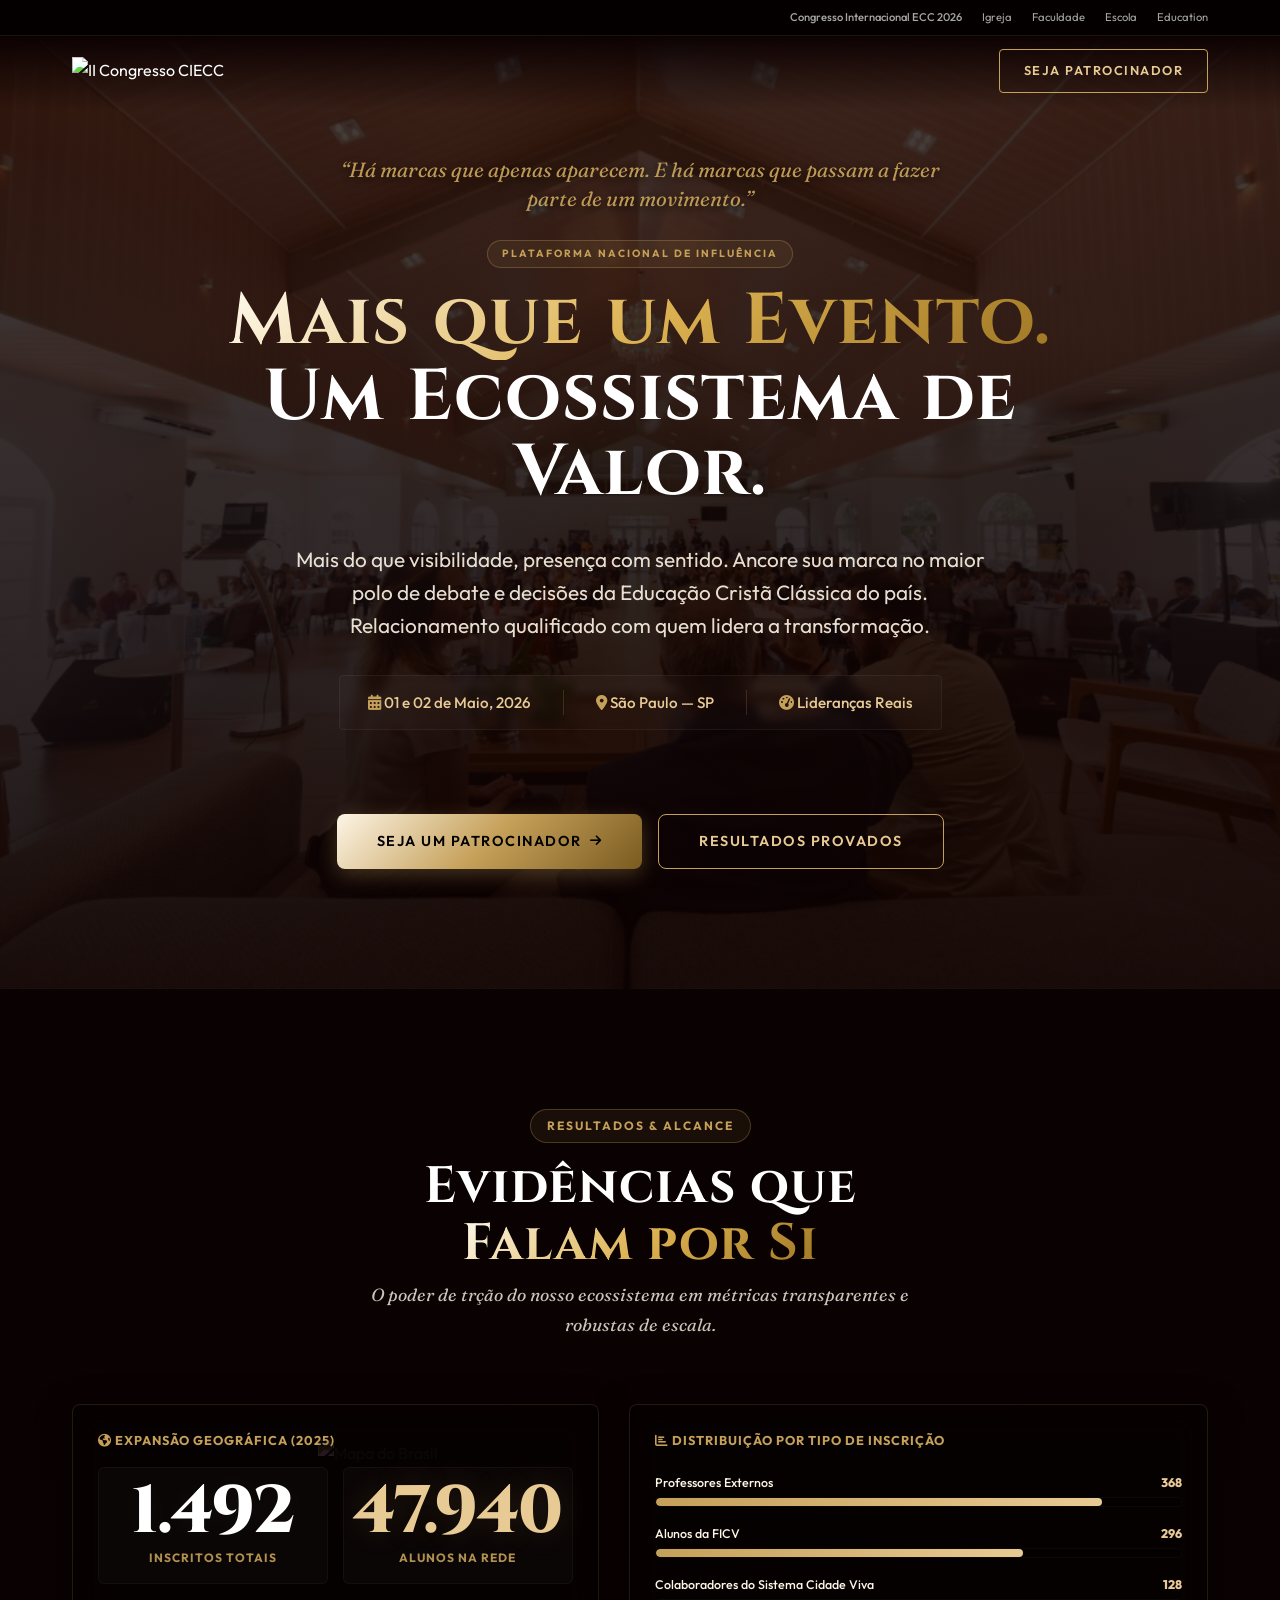
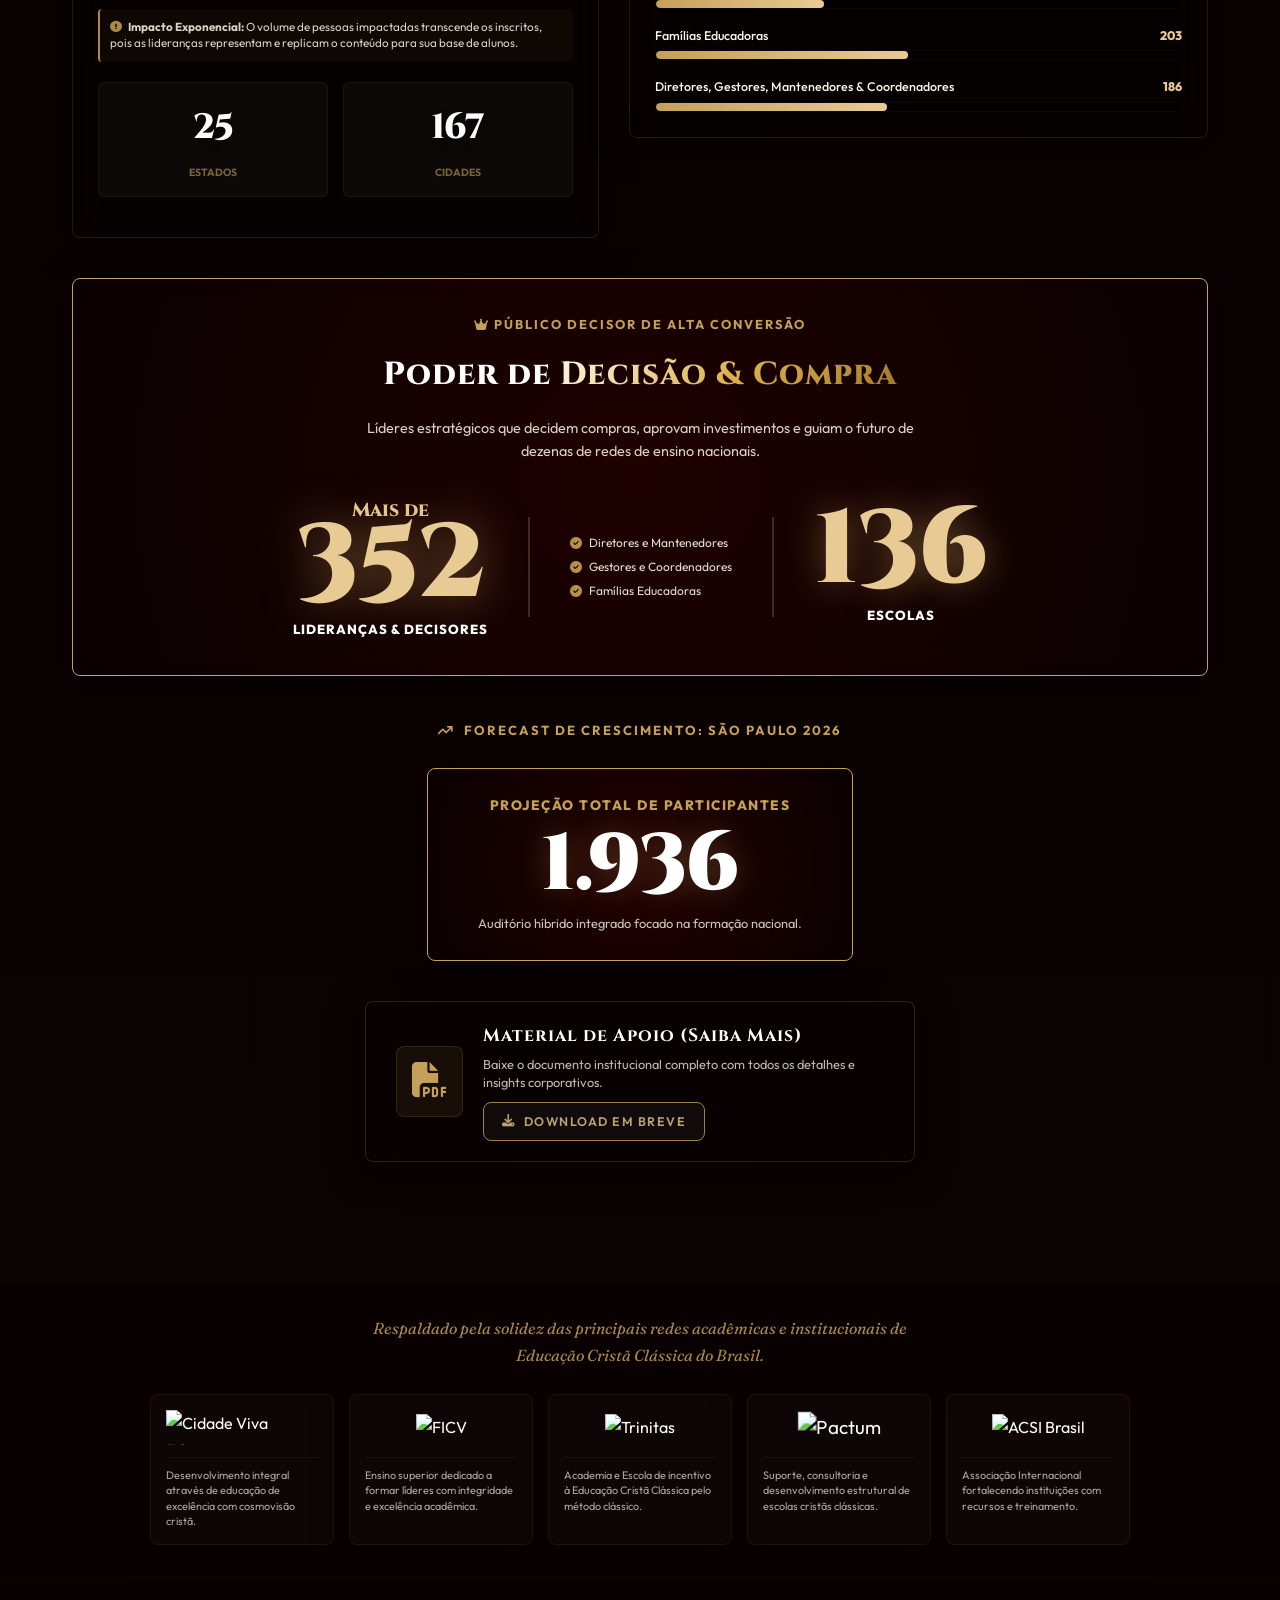
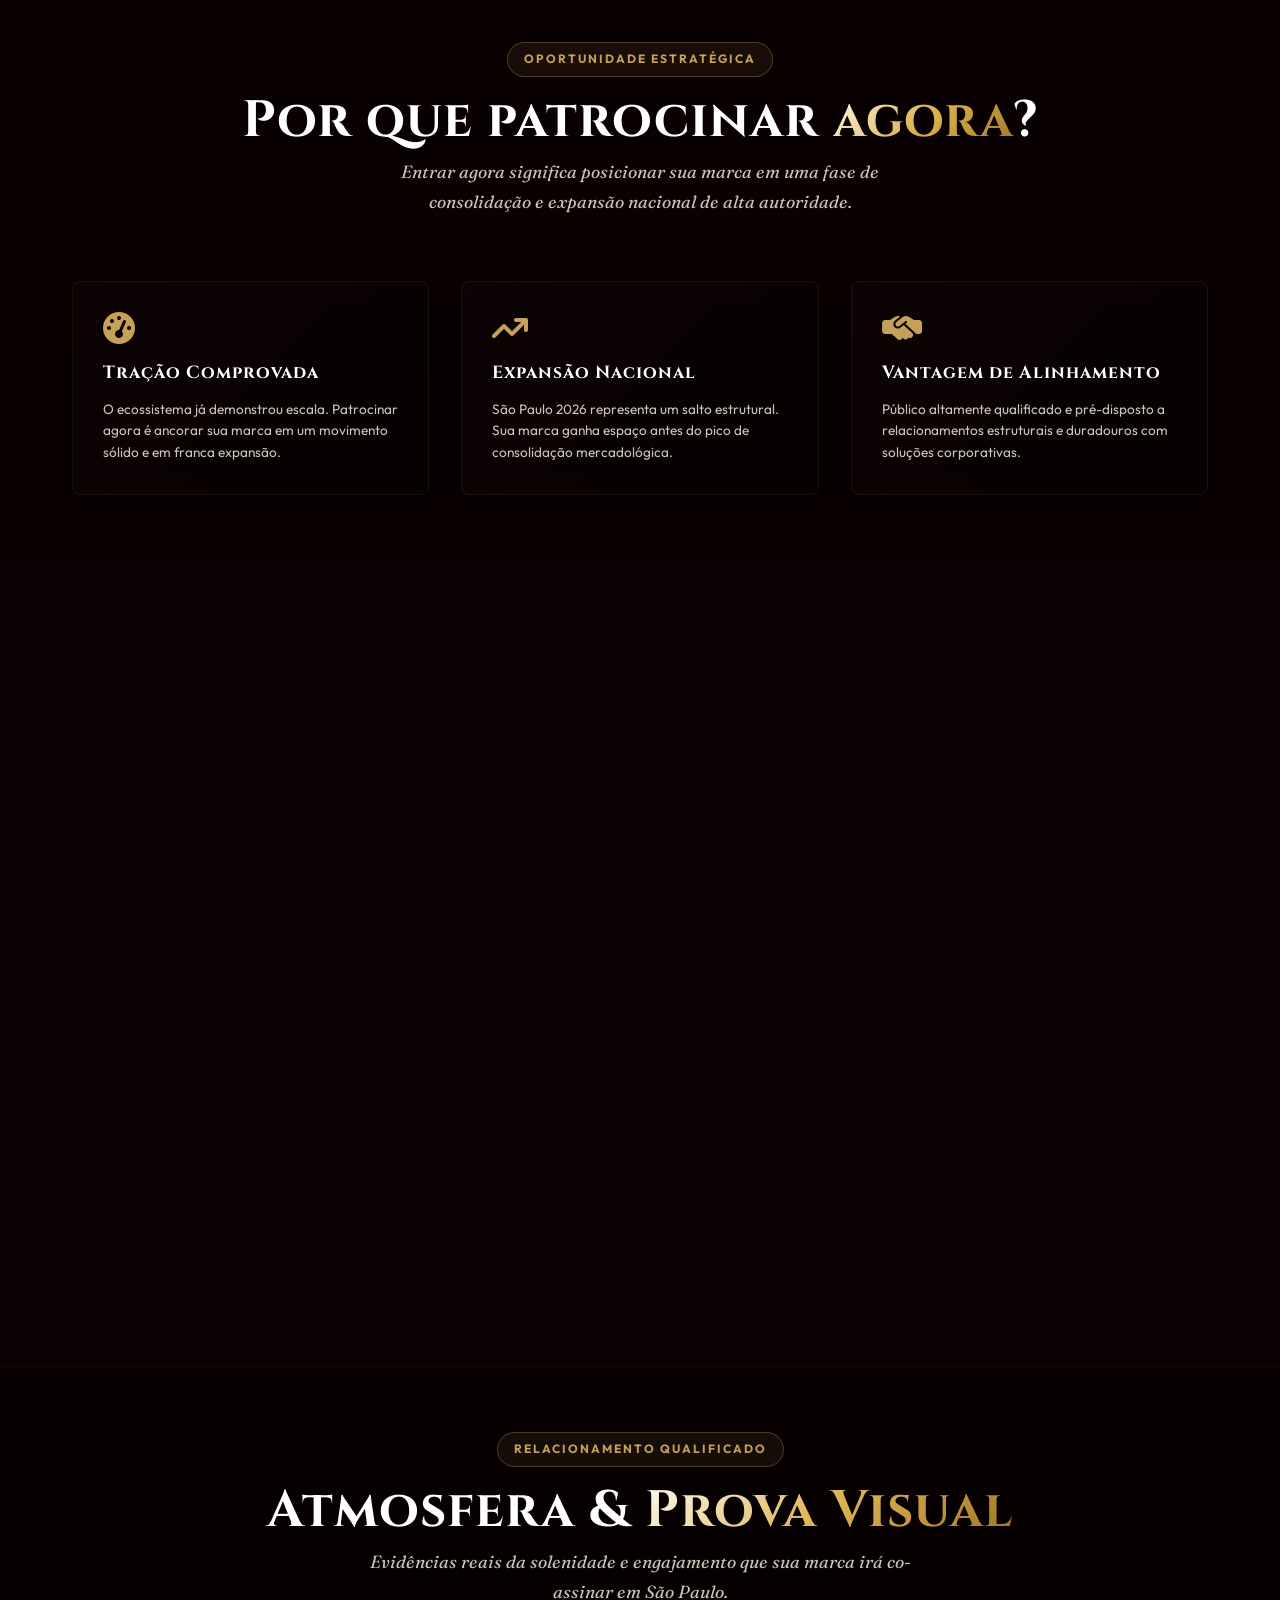
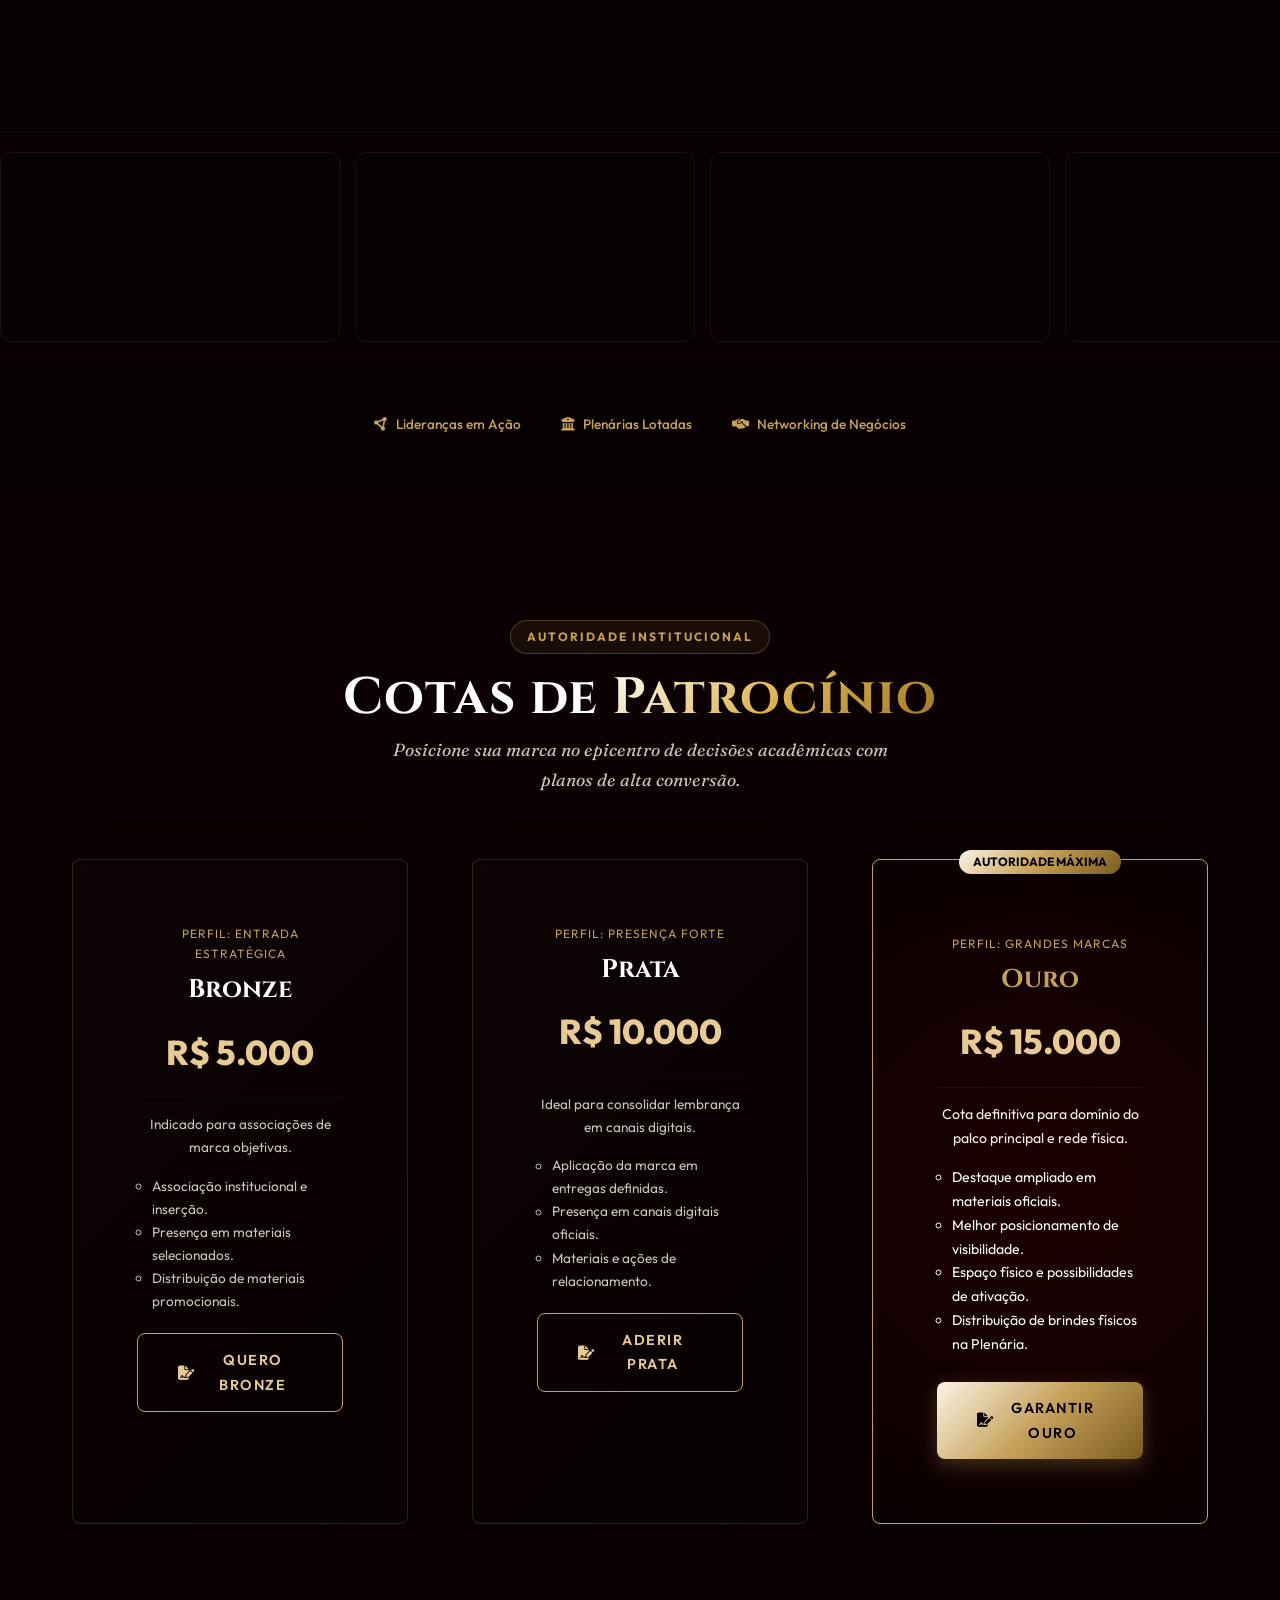
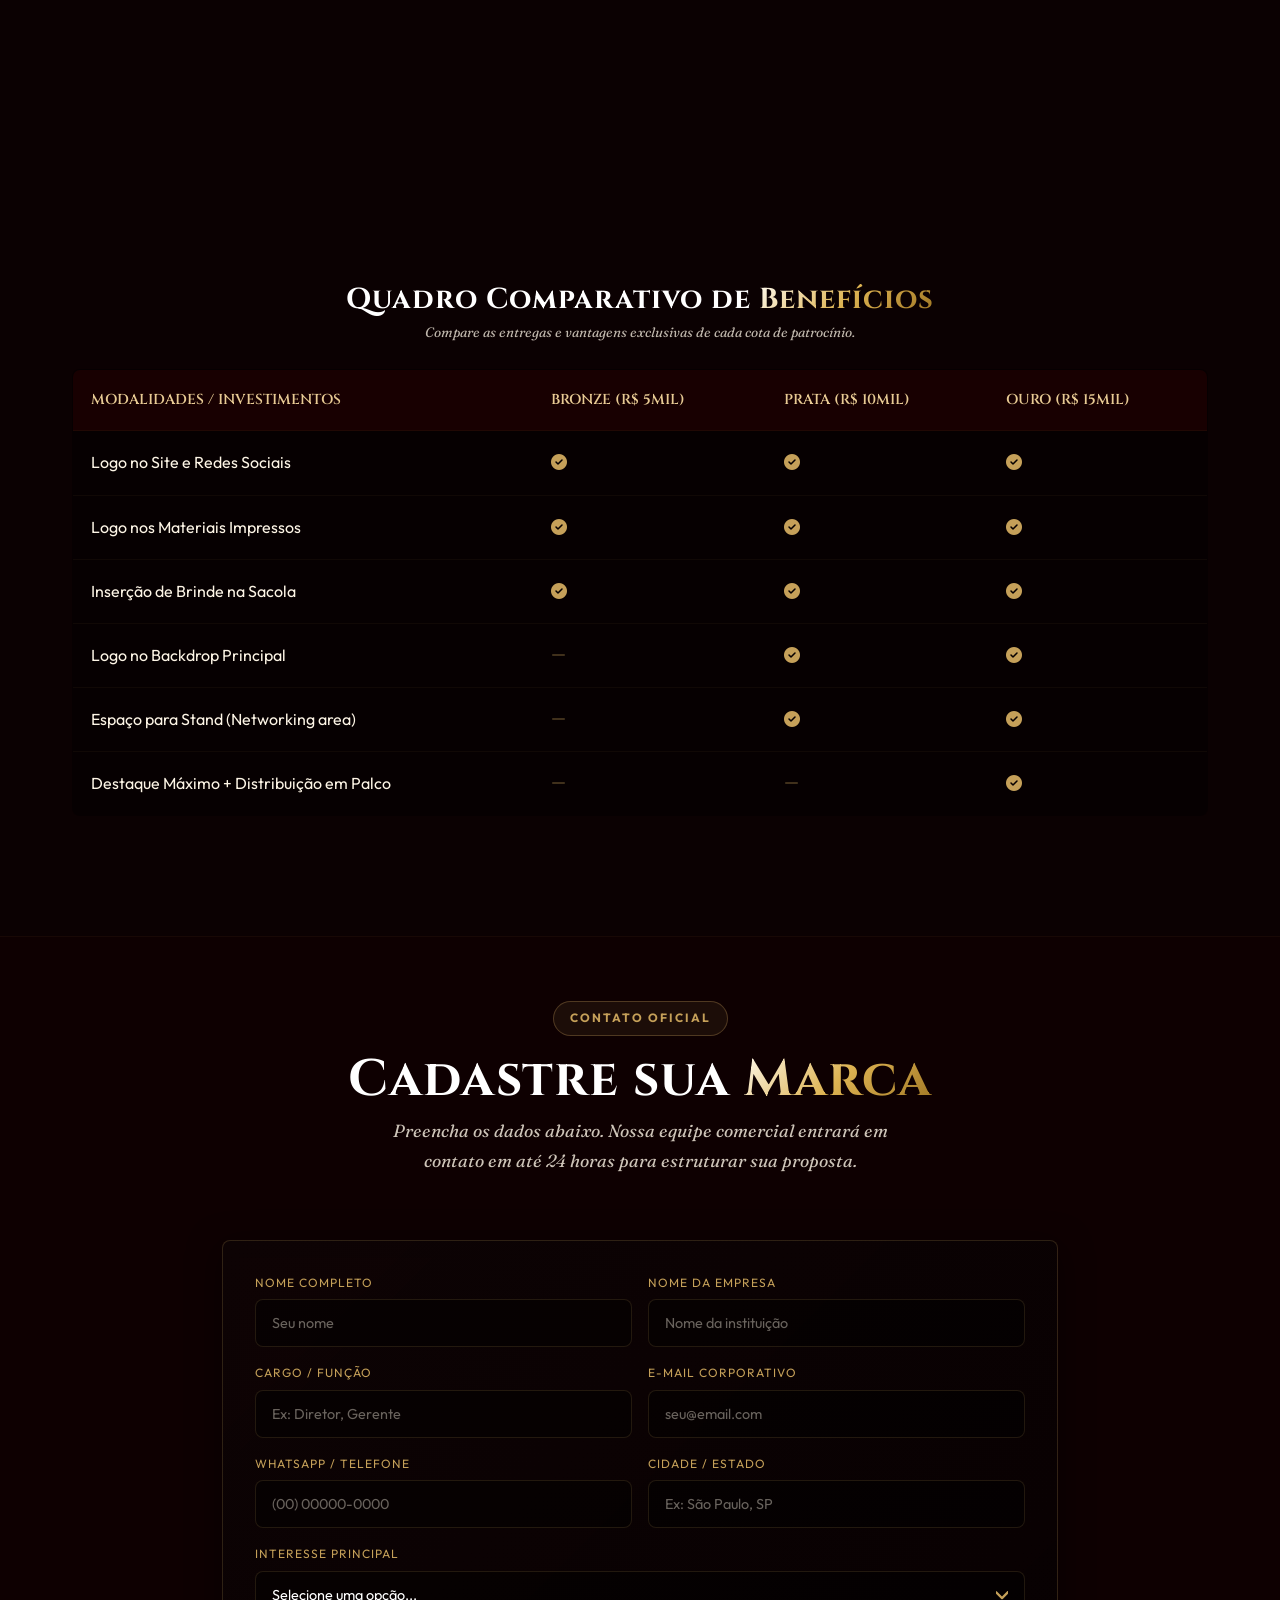
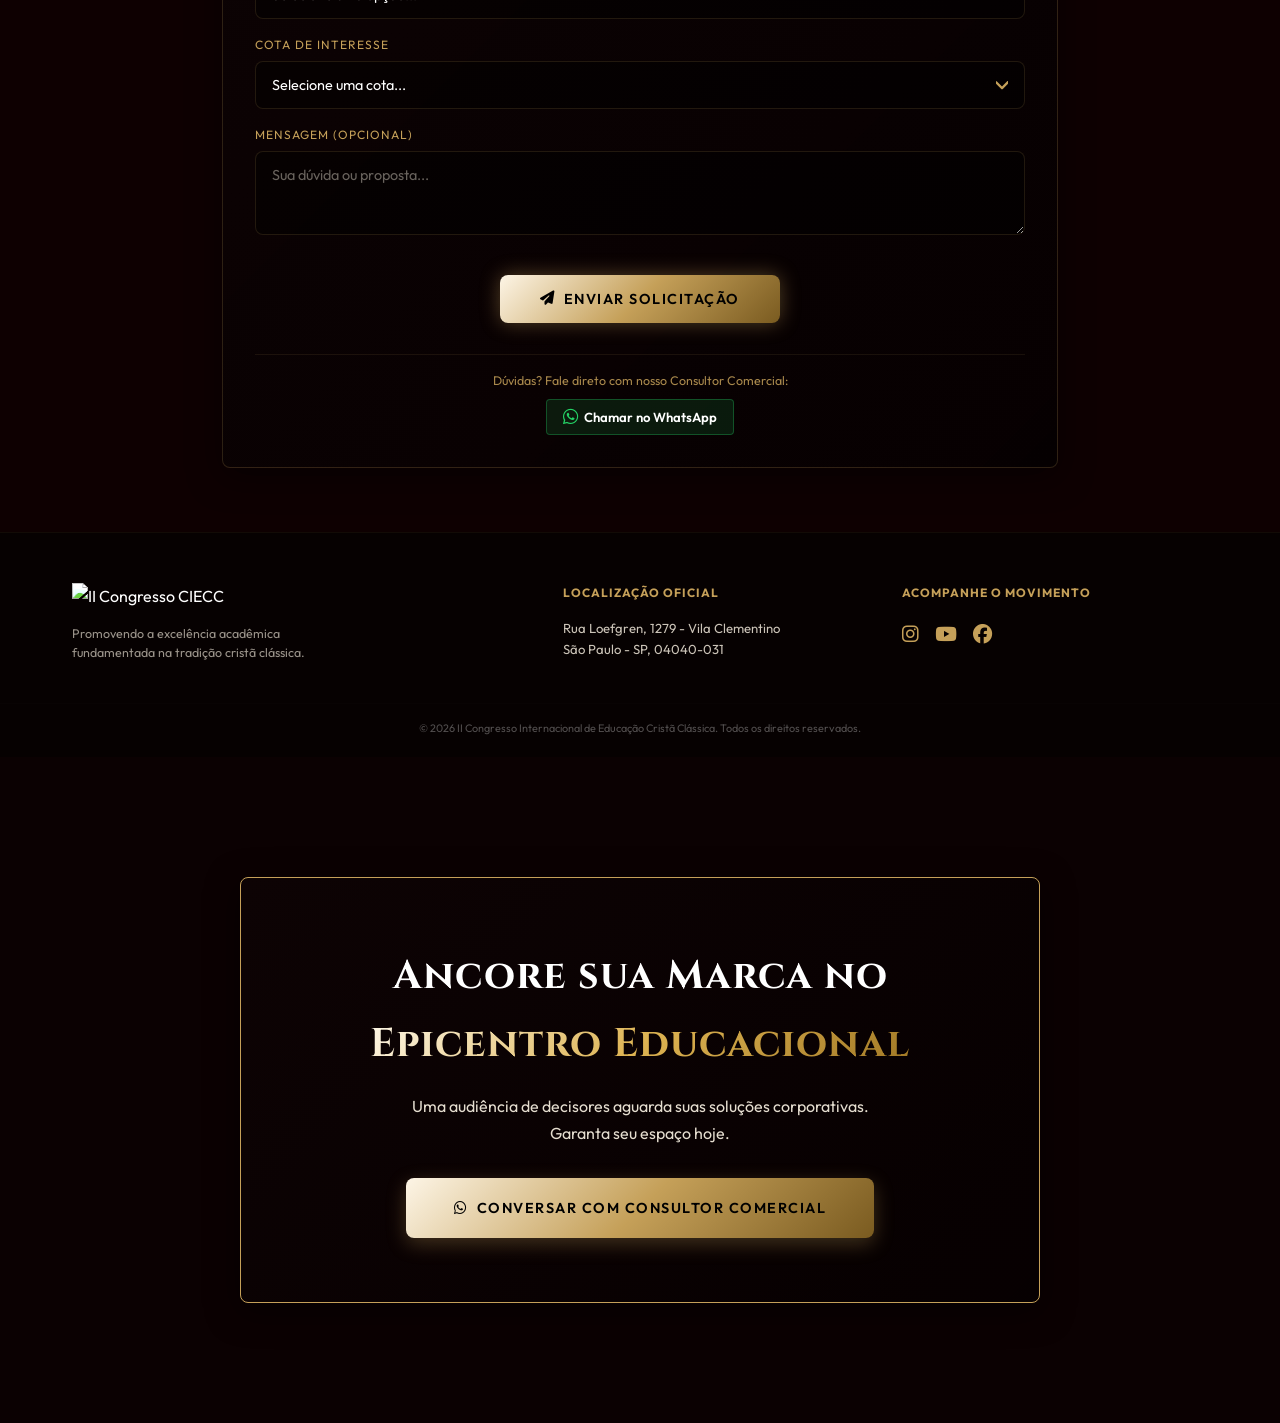
==== index.html @ 9a264de3 "Dashboard: Separa Alunos FICV e Colaboradores em duas barras" ====
<!DOCTYPE html>
<html lang="pt-BR">
<head>
    <meta charset="UTF-8">
    <meta name="viewport" content="width=device-width, initial-scale=1.0">
    <title>Sponsorship Mídia Kit | II Congresso Internacional de Educação Cristã Clássica</title>
    <!-- Google Fonts -->
    <link rel="preconnect" href="https://fonts.googleapis.com">
    <link rel="preconnect" href="https://fonts.gstatic.com" crossorigin>
    <link href="https://fonts.googleapis.com/css2?family=Cinzel:wght@400;700&family=Fraunces:opsz,wght@9..144,400;9..144,700&family=Outfit:wght@300;400;500;700;800&display=swap" rel="stylesheet">
    <!-- Font Awesome Icons -->
    <link rel="stylesheet" href="https://cdnjs.cloudflare.com/ajax/libs/font-awesome/6.4.0/css/all.min.css">
    <!-- Custom Style -->
    <link rel="stylesheet" href="css/style.css">
</head>
<body>
    <div class="bg-texture"></div>
    <!-- Top Utility Bar -->
    <div style="background: rgba(4, 1, 1, 0.95); padding: 8px 0; border-bottom: 1px solid rgba(197, 160, 89, 0.12); font-size: 0.7rem; position: relative; z-index: 1001;">
        <div class="container" style="display: flex; justify-content: flex-end; gap: 20px;">
            <a href="https://cursos.ficv.edu.br/ciecc/?utm_source=ig&utm_medium=social" target="_blank" style="color: rgba(255,255,255,0.65); text-decoration: none; font-weight:500;">Congresso Internacional ECC 2026</a>
            <a href="https://cidadeviva.org/" target="_blank" style="color: rgba(255,255,255,0.65); text-decoration: none;">Igreja</a>
            <a href="https://ficv.edu.br/" target="_blank" style="color: rgba(255,255,255,0.65); text-decoration: none;">Faculdade</a>
            <a href="https://escolacidadeviva.org/" target="_blank" style="color: rgba(255,255,255,0.65); text-decoration: none;">Escola</a>
            <a href="https://cidadeviva.education/" target="_blank" style="color: rgba(255,255,255,0.65); text-decoration: none;">Education</a>
        </div>
    </div>

    <!-- Header / Navbar -->
    <header style="top: 33px;">
        <div class="container nav-container">
            <div>
                <img src="https://cursos.ficv.edu.br/wp-content/uploads/2025/12/LOGO-II-CONGRESSO-ECC-BRANCO.webp" style="height: 42px; filter: brightness(1.2); width: auto; object-fit: contain;" alt="II Congresso CIECC">
            </div>
            <a href="#cotas" class="btn btn-secondary" style="padding: 10px 24px; font-size: 0.8rem; border-radius: 4px;">Seja Patrocinador</a>
        </div>
    </header>

    <!-- 1. HERO PRINCIPAL -->
    <section class="hero-section" style="background-image: linear-gradient(rgba(11, 1, 2, 0.75), rgba(11, 1, 2, 0.92)), url('imagens/hero-bg.jpg'); background-size: cover; background-position: center; background-attachment: fixed; padding-top: 120px;">
        <div class="container hero-content">
            <!-- Hook Hook Frase -->
            <p style="font-family: var(--font-serif); font-size: 1.28rem; font-style: italic; color: var(--gold-mid); margin-bottom: 25px; text-shadow: 0 2px 8px rgba(0,0,0,0.8); max-width: 600px; margin-left: auto; margin-right: auto; line-height: 1.4; opacity: 0.95;">
                “Há marcas que apenas aparecem. E há marcas que passam a fazer parte de um movimento.”
            </p>
            <span class="section-tag" style="font-size: 0.65rem; padding: 4px 14px;">Plataforma Nacional de Influência</span>
            <h1 class="hero-title">
                <span class="text-gradient">Mais que um Evento.</span><br>
                Um Ecossistema de Valor.
            </h1>
            <p class="hero-subtitle">
                Mais do que visibilidade, presença com sentido. Ancore sua marca no maior polo de debate e decisões da Educação Cristã Clássica do país. Relacionamento qualificado com quem lidera a transformação.
            </p>

            <div class="hero-meta">
                <span><i class="fa-solid fa-calendar-days" style="color:var(--gold-mid)"></i> 01 e 02 de Maio, 2026</span>
                <span style="border-left: 1px solid rgba(197, 160, 89, 0.2); padding-left: var(--gap-md);"><i class="fa-solid fa-location-dot" style="color:var(--gold-mid)"></i> São Paulo — SP</span>
                <span style="border-left: 1px solid rgba(197, 160, 89, 0.2); padding-left: var(--gap-md);"><i class="fa-solid fa-gauge-high" style="color:var(--gold-mid)"></i> Lideranças Reais</span>
            </div>

            <div class="hero-ctas" style="margin-top:20px;">
                <a href="#cotas" class="btn btn-primary">Seja um Patrocinador <i class="fa-solid fa-arrow-right" style="margin-left:8px; font-size:0.8rem;"></i></a>
                <a href="#dashboard" class="btn btn-secondary">Resultados Provados</a>
            </div>
        </div>
    </section>

    <!-- 2. DASHBOARD INSTITUCIONAL DE IMPACTO -->
    <section class="dashboard-section" id="dashboard" style="background-image: linear-gradient(rgba(11,2,2,0.92), rgba(11,2,2,0.98)); position:relative; overflow:hidden;">
        <div class="container">
            <div class="section-header">
                <span class="section-tag">Resultados & Alcance</span>
                <h2 class="section-title">Evidências que <span class="text-gradient">Falam por Si</span></h2>
                <p class="section-subtitle">O poder de trção do nosso ecossistema em métricas transparentes e robustas de escala.</p>
            </div>

            <!-- ROW 1: RESULTADOS 2025 (MAPA + AUDIENCIA) -->
            <div style="display: grid; grid-template-columns: 1fr 1.1fr; gap: 30px; margin-bottom: 40px; align-items: start;">
                
                <!-- Left: MAPA DO BRASIL E KPIS -->
                <div class="glass-card" style="padding:25px; border-color: rgba(197,160,89,0.15); position:relative; min-height:360px; background: rgba(0,0,0,0.35); overflow:hidden;">
                    <div style="font-size: 0.8rem; color: var(--gold-mid); text-transform: uppercase; font-weight: 700; margin-bottom: 15px; letter-spacing:1px;">
                        <i class="fa-solid fa-earth-americas"></i> Expansão Geográfica (2025)
                    </div>
                    
                    <!-- SVG Silhouette Map overlay -->
                    <div style="position:absolute; top:35px; right:-20px; opacity:0.18; width:300px; pointer-events:none;">
                        <img src="https://simplemaps.com/static/svg/br/br.svg?v=1" style="width:100%; filter: invert(0.9) sepia(0.3) brightness(1.1);" alt="Mapa do Brasil">
                    </div>

                    <div style="position:relative; z-index:2;">
                        <!-- GIANT NUMBERS -->
                        <div style="display: grid; grid-template-columns: 1fr 1fr; gap: 15px; margin-bottom: 25px; margin-top:15px; text-align: center;">
                            <div style="background: rgba(255,255,255,0.02); padding: 15px 5px; border-radius: 6px; border: 1px solid rgba(255,255,255,0.04);">
                                <div class="stat-number" data-target="1492" style="font-size: 4.2rem; font-weight: 800; color: #FFF; line-height: 0.85; font-family:var(--font-heading); text-shadow: 0 0 30px rgba(255,255,255,0.05);">0</div>
                                <div style="font-size: 0.75rem; color: var(--gold-mid); font-weight:700; text-transform:uppercase; letter-spacing:1px; opacity:0.9; margin-top:8px;">Inscritos Totais</div>
                            </div>
                            <div style="background: rgba(255,255,255,0.02); padding: 15px 5px; border-radius: 6px; border: 1px solid rgba(255,255,255,0.04);">
                                <div class="stat-number" data-target="51000" style="font-size: 4.2rem; font-weight: 800; color: var(--gold-light); line-height: 0.85; font-family:var(--font-heading); text-shadow: 0 0 30px rgba(197,160,89,0.15);">0</div>
                                <div style="font-size: 0.75rem; color: var(--gold-mid); font-weight:700; text-transform:uppercase; letter-spacing:1px; opacity:0.9; margin-top:8px;">Alunos na Rede</div>
                            </div>
                        </div>

                        <p style="font-size: 0.73rem; color: var(--gold-highlight); opacity: 0.85; line-height: 1.4; background: rgba(197,160,89,0.05); padding: 10px; border-radius: 4px; border-left: 2px solid var(--gold-mid); margin-bottom: 20px;">
                            <i class="fa-solid fa-circle-exclamation" style="margin-right:4px; color:var(--gold-mid);"></i> <strong>Impacto Exponencial:</strong> O volume de pessoas impactadas transcende os inscritos, pois as lideranças representam e replicam o conteúdo para sua base de alunos.
                        </p>

                        <!-- OUTROS KPIS 2025 -->
                        <div style="display: flex; gap: 15px; margin-bottom:15px;">
                            <div style="background: rgba(255,255,255,0.03); padding: 15px; border-radius: 6px; flex: 1; border: 1px solid rgba(197,160,89,0.08); text-align:center;">
                                <div class="stat-number" data-target="25" style="font-size: 2.2rem; font-weight: 800; color: #FFF; font-family:var(--font-heading);">0</div>
                                <div style="font-size: 0.65rem; opacity: 0.6; text-transform:uppercase; font-weight:700; color:var(--gold-mid); margin-top:3px;">Estados</div>
                            </div>
                            <div style="background: rgba(255,255,255,0.03); padding: 15px; border-radius: 6px; flex: 1; border: 1px solid rgba(197,160,89,0.08); text-align:center;">
                                <div class="stat-number" data-target="167" style="font-size: 2.2rem; font-weight: 800; color: #FFF; font-family:var(--font-heading);">0</div>
                                <div style="font-size: 0.65rem; opacity: 0.6; text-transform:uppercase; font-weight:700; color:var(--gold-mid); margin-top:3px;">Cidades</div>
                            </div>
                        </div>
                    </div>
                </div>

                <!-- Right: DISTRIBUIÇÃO DE AUDIÊNCIA (Movic Bars) -->
                <div class="glass-card" style="padding:25px; border-color: rgba(197,160,89,0.15); background: rgba(0,0,0,0.35);">
                    <div style="font-size: 0.8rem; color: var(--gold-mid); text-transform: uppercase; font-weight: 700; margin-bottom: 20px; letter-spacing:1px;">
                        <i class="fa-solid fa-chart-bar"></i> Distribuição por Tipo de Inscrição
                    </div>
                    
                    <div style="display: flex; flex-direction: column; gap: 16px;">
                        <!-- Professores -->
                        <div>
                            <div style="display:flex; justify-content:space-between; font-size: 0.78rem; margin-bottom:4px; font-weight:500;">
                                <span>Professores Externos</span> <span style="font-weight:800; color:var(--gold-light);">368</span>
                            </div>
                            <div style="height: 10px; background: rgba(0,0,0,0.3); border-radius: 5px; overflow:hidden; border:1px solid rgba(255,255,255,0.03);">
                                <div class="progress-bar-fill" style="width: 0%; height: 100%; background: linear-gradient(90deg, var(--gold-mid), var(--gold-light)); border-radius:5px; transition: width 1.2s cubic-bezier(0.1, 1, 0.1, 1);" data-width="85%"></div>
                            </div>
                        </div>
                        <!-- Alunos FICV -->
                        <div>
                            <div style="display:flex; justify-content:space-between; font-size: 0.78rem; margin-bottom:4px; font-weight:500;">
                                <span>Alunos da FICV</span> <span style="font-weight:800; color:var(--gold-light);">296</span>
                            </div>
                            <div style="height: 10px; background: rgba(0,0,0,0.3); border-radius: 5px; overflow:hidden; border:1px solid rgba(255,255,255,0.03);">
                                <div class="progress-bar-fill" style="width: 0%; height: 100%; background: linear-gradient(90deg, var(--gold-mid), var(--gold-light)); border-radius:5px; transition: width 1.2s cubic-bezier(0.1, 1, 0.1, 1);" data-width="70%"></div>
                            </div>
                        </div>
                        <!-- Colaboradores -->
                        <div>
                            <div style="display:flex; justify-content:space-between; font-size: 0.78rem; margin-bottom:4px; font-weight:500;">
                                <span>Colaboradores do Sistema Cidade Viva</span> <span style="font-weight:800; color:var(--gold-light);">128</span>
                            </div>
                            <div style="height: 10px; background: rgba(0,0,0,0.3); border-radius: 5px; overflow:hidden; border:1px solid rgba(255,255,255,0.03);">
                                <div class="progress-bar-fill" style="width: 0%; height: 100%; background: linear-gradient(90deg, var(--gold-mid), var(--gold-light)); border-radius:5px; transition: width 1.2s cubic-bezier(0.1, 1, 0.1, 1);" data-width="32%"></div>
                            </div>
                        </div>
                        <!-- Famílias -->
                        <div>
                            <div style="display:flex; justify-content:space-between; font-size: 0.78rem; margin-bottom:4px; font-weight:500;">
                                <span>Famílias Educadoras</span> <span style="font-weight:800; color:var(--gold-light);">203</span>
                            </div>
                            <div style="height: 10px; background: rgba(0,0,0,0.3); border-radius: 5px; overflow:hidden; border:1px solid rgba(255,255,255,0.03);">
                                <div class="progress-bar-fill" style="width: 0%; height: 100%; background: linear-gradient(90deg, var(--gold-mid), var(--gold-light)); border-radius:5px; transition: width 1.2s cubic-bezier(0.1, 1, 0.1, 1);" data-width="48%"></div>
                            </div>
                        </div>
                        <!-- Diretores/Lideranças -->
                        <div>
                            <div style="display:flex; justify-content:space-between; font-size: 0.78rem; margin-bottom:4px; font-weight:500;">
                                <span>Diretores, Gestores, Mantenedores & Coordenadores</span> <span style="font-weight:800; color:var(--gold-light);">186</span>
                            </div>
                            <div style="height: 10px; background: rgba(0,0,0,0.3); border-radius: 5px; overflow:hidden; border:1px solid rgba(255,255,255,0.03);">
                                <div class="progress-bar-fill" style="width: 0%; height: 100%; background: linear-gradient(90deg, var(--gold-mid), var(--gold-light)); border-radius:5px; transition: width 1.2s cubic-bezier(0.1, 1, 0.1, 1);" data-width="44%"></div>
                            </div>
                        </div>
                    </div>
                </div>
            </div>

            <!-- ROW 2: ENFASE EM DECISORES (PÚBLICO VALIOSO) -->
            <div class="glass-card" style="padding: 35px; border-color: var(--gold-mid); background: radial-gradient(circle at center, rgba(128,0,0,0.18), transparent); text-align: center; margin-bottom: 40px; border-width: 1.5px;">
                <div style="font-size: 0.8rem; color: var(--gold-mid); text-transform: uppercase; font-weight: 700; margin-bottom: 12px; letter-spacing: 2px;">
                    <i class="fa-solid fa-crown"></i> Público Decisor de Alta Conversão
                </div>
                <h3 style="font-size: 2rem; font-weight: 800; color: #FFF; margin-bottom: 15px; font-family:var(--font-heading);">
                    Poder de <span class="text-gradient">Decisão & Compra</span>
                </h3>
                <p style="font-size:0.9rem; color:var(--gold-highlight); opacity:0.85; max-width:600px; margin:0 auto 30px auto; line-height:1.6;">
                    Líderes estratégicos que decidem compras, aprovam investimentos e guiam o futuro de dezenas de redes de ensino nacionais.
                </p>

                <div style="display: flex; justify-content: center; gap: 40px; align-items: center;">
                    <div>
                        <div style="font-size: 1.2rem; font-weight: 800; color: var(--gold-light); margin-bottom:-5px; font-family:var(--font-heading);">Mais de</div>
                        <div class="stat-number" data-target="400" style="font-size: 6.5rem; font-weight: 900; color: var(--gold-light); text-shadow: 0 0 45px rgba(197,160,89,0.5); font-family:var(--font-heading); line-height: 0.85;">0</div>
                        <div style="font-size: 0.82rem; color: #FFF; font-weight: 800; text-transform: uppercase; letter-spacing:1px; margin-top:8px;">Lideranças & Decisores</div>
                    </div>
                    <div style="height: 100px; border-left: 2px solid rgba(197,160,89,0.25);"></div>
                    <div style="text-align:left; max-width: 250px;">
                        <ul style="font-size: 0.75rem; color: var(--gold-highlight); opacity: 0.9; list-style: none; padding: 0; display: flex; flex-direction: column; gap: 8px; line-height:1.3;">
                            <li><i class="fa-solid fa-circle-check" style="color: var(--gold-mid); margin-right: 4px; font-size:0.75rem;"></i> Diretores e Mantenedores</li>
                            <li><i class="fa-solid fa-circle-check" style="color: var(--gold-mid); margin-right: 4px; font-size:0.75rem;"></i> Gestores e Coordenadores</li>
                            <li><i class="fa-solid fa-circle-check" style="color: var(--gold-mid); margin-right: 4px; font-size:0.75rem;"></i> Famílias Educadoras</li>
                        </ul>
                    </div>
                    <div style="height: 100px; border-left: 2px solid rgba(197,160,89,0.25);"></div>
                    <div>
                        <div class="stat-number" data-target="136" style="font-size: 6.5rem; font-weight: 900; color: var(--gold-light); text-shadow: 0 0 35px rgba(197,160,89,0.45); font-family:var(--font-heading); line-height: 0.85;">0</div>
                        <div style="font-size: 0.82rem; color: #FFF; font-weight: 800; text-transform: uppercase; letter-spacing:1px; margin-top:8px;">Escolas</div>
                    </div>
                </div>
            </div>

            <!-- ROW 3: PROJEÇÃO 2026 -->
            <div>
                <div style="text-align: center; margin-bottom: 25px;">
                    <span style="font-size: 0.82rem; color: var(--gold-mid); text-transform: uppercase; letter-spacing: 2px; font-weight: 700;">
                        <i class="fa-solid fa-arrow-trend-up" style="margin-right:5px;"></i> Forecast de Crescimento: São Paulo 2026
                    </span>
                </div>
                <!-- REMOVIDOS PRESENCIAL E ONLINE -->
                <div style="display: flex; justify-content: center;">
                    <div class="glass-card" style="padding: 25px 50px; text-align: center; border-color: var(--gold-mid); background: radial-gradient(circle at center, rgba(128,0,0,0.22), transparent); border-width: 1.5px; max-width: 450px;">
                        <div style="font-size: 0.85rem; color: var(--gold-mid); text-transform: uppercase; font-weight: 800; letter-spacing: 1.5px; margin-bottom: 8px;">PROJEÇÃO TOTAL DE PARTICIPANTES</div>
                        <div class="stat-number" data-target="2200" style="font-size: 5rem; font-weight: 900; color: #FFF; font-family:var(--font-heading); text-shadow: 0 0 30px rgba(197,160,89,0.3); line-height: 1;">0</div>
                        <p style="font-size: 0.8rem; color: var(--gold-highlight); opacity: 0.8; margin-top: 8px;">Auditório híbrido integrado focado na formação nacional.</p>
                    </div>
                </div>
            </div>

            <!-- SAIBA MAIS: DOWNLOAD DOCUMENTO INSTITUCIONAL -->
            <div style="margin-top: 40px; text-align: center;">
                <div class="glass-card" style="display: inline-flex; align-items: center; gap: 20px; padding: 20px 30px; border-color: rgba(197,160,89,0.2); background: rgba(0,0,0,0.15); max-width: 550px; text-align: left;">
                    <div style="background: rgba(197,160,89,0.08); padding: 15px; border-radius: 8px; border: 1px solid rgba(197,160,89,0.15);">
                        <i class="fa-solid fa-file-pdf" style="font-size: 2.2rem; color: var(--gold-mid);"></i>
                    </div>
                    <div>
                        <h4 style="font-size: 1.1rem; color: #FFF; font-family: var(--font-heading); margin-bottom: 4px;">Material de Apoio (Saiba Mais)</h4>
                        <p style="font-size: 0.8rem; color: var(--gold-highlight); opacity: 0.75; line-height: 1.4; margin-bottom: 10px;">Baixe o documento institucional completo com todos os detalhes e insights corporativos.</p>
                        <a href="#" class="btn btn-secondary" style="padding: 8px 18px; font-size: 0.78rem; display: inline-flex; align-items: center; gap: 8px; background: rgba(255,255,255,0.05); cursor: not-allowed; opacity: 0.8;">
                            <i class="fa-solid fa-download"></i> Download em Breve
                        </a>
                    </div>
                </div>
            </div>

        </div>
    </section>

        </div>
    </section>

    <!-- 3. AUTORIDADE -->
    <section class="authority-section" style="padding: var(--gap-md) 0; background: rgba(0,0,0,0.1); border-top: 1px solid rgba(197,160,89,0.03); border-bottom: 1px solid rgba(197,160,89,0.03);">
        <div class="container" style="text-align: center;">
            <p style="font-family: var(--font-serif); font-style: italic; color: var(--gold-mid); font-size: 1rem; margin-bottom: 25px; max-width: 600px; margin-inline: auto; opacity:0.85;">Respaldado pela solidez das principais redes acadêmicas e institucionais de Educação Cristã Clássica do Brasil.</p>
            
            <!-- Grid de Redes e Instituições de Apoio -->
            <div style="display: grid; grid-template-columns: repeat(auto-fit, minmax(170px, 1fr)); gap: 15px; max-width: 980px; margin: 0 auto; text-align: left;">
                
                <!-- Card 1 -->
                <div class="glass-card" style="padding: 15px; background: rgba(255,255,255,0.02); border-color: rgba(197,160,89,0.08);">
                    <div style="height: 35px; display: flex; align-items: center; justify-content: center; margin-bottom: 12px;">
                        <img src="https://cursos.ficv.edu.br/ciecc/assets/img/partners/cidade-viva-education.png" style="max-height: 100%; max-width: 100%; object-fit: contain; filter: brightness(1.15);" alt="Cidade Viva Education">
                    </div>
                    <div style="border-top: 1px solid rgba(255,255,255,0.05); padding-top: 10px;">
                        <p style="font-size: 0.68rem; color: #FFF; opacity: 0.65; line-height: 1.4; margin: 0; min-height: 48px;">Desenvolvimento integral através de educação de excelência com cosmovisão cristã.</p>
                    </div>
                </div>

                <!-- Card 2 -->
                <div class="glass-card" style="padding: 15px; background: rgba(255,255,255,0.02); border-color: rgba(197,160,89,0.08);">
                    <div style="height: 35px; display: flex; align-items: center; justify-content: center; margin-bottom: 12px;">
                        <img src="https://cursos.ficv.edu.br/ciecc/assets/img/partners/ficv.png" style="max-height: 100%; max-width: 100%; object-fit: contain; filter: brightness(1.15);" alt="FICV">
                    </div>
                    <div style="border-top: 1px solid rgba(255,255,255,0.05); padding-top: 10px;">
                        <p style="font-size: 0.68rem; color: #FFF; opacity: 0.65; line-height: 1.4; margin: 0; min-height: 48px;">Ensino superior dedicado a formar líderes com integridade e excelência acadêmica.</p>
                    </div>
                </div>

                <!-- Card 3 -->
                <div class="glass-card" style="padding: 15px; background: rgba(255,255,255,0.02); border-color: rgba(197,160,89,0.08);">
                    <div style="height: 35px; display: flex; align-items: center; justify-content: center; margin-bottom: 12px;">
                        <img src="https://cursos.ficv.edu.br/ciecc/assets/img/partners/trinitas.png" style="max-height: 100%; max-width: 100%; object-fit: contain; filter: brightness(1.15);" alt="Trinitas">
                    </div>
                    <div style="border-top: 1px solid rgba(255,255,255,0.05); padding-top: 10px;">
                        <p style="font-size: 0.68rem; color: #FFF; opacity: 0.65; line-height: 1.4; margin: 0; min-height: 48px;">Academia e Escola de incentivo à Educação Cristã Clássica pelo método clássico.</p>
                    </div>
                </div>

                 <!-- Card 4 -->
                <div class="glass-card" style="padding: 15px; background: rgba(255,255,255,0.02); border-color: rgba(197,160,89,0.08);">
                    <div style="height: 35px; display: flex; align-items: center; justify-content: center; margin-bottom: 12px;">
                        <img src="https://cursos.ficv.edu.br/ciecc/assets/img/partners/pactum.png" style="max-height: 100%; max-width: 100%; object-fit: contain; filter: brightness(1.15); transform: scale(1.18);" alt="Pactum">
                    </div>
                    <div style="border-top: 1px solid rgba(255,255,255,0.05); padding-top: 10px;">
                        <p style="font-size: 0.68rem; color: #FFF; opacity: 0.65; line-height: 1.4; margin: 0; min-height: 48px;">Suporte, consultoria e desenvolvimento estrutural de escolas cristãs clássicas.</p>
                    </div>
                </div>

                <!-- Card 5 -->
                <div class="glass-card" style="padding: 15px; background: rgba(255,255,255,0.02); border-color: rgba(197,160,89,0.08);">
                    <div style="height: 35px; display: flex; align-items: center; justify-content: center; margin-bottom: 12px;">
                        <img src="https://cursos.ficv.edu.br/ciecc/assets/img/partners/acsi-branco.png" style="max-height: 100%; max-width: 100%; object-fit: contain; filter: brightness(1.15);" alt="ACSI Brasil">
                    </div>
                    <div style="border-top: 1px solid rgba(255,255,255,0.05); padding-top: 10px;">
                        <p style="font-size: 0.68rem; color: #FFF; opacity: 0.65; line-height: 1.4; margin: 0; min-height: 48px;">Associação Internacional fortalecendo instituições com recursos e treinamento.</p>
                    </div>
                </div>

            </div>
        </div>
    </section>

    <!-- 2.5 POR QUE PATROCINAR AGORA -->
    <section class="strategy-section" style="padding: var(--gap-lg) 0; background: rgba(0,0,0,0.15);">
        <div class="container">
            <div class="section-header">
                <span class="section-tag">Oportunidade Estratégica</span>
                <h2 class="section-title">Por que patrocinar <span class="text-gradient">agora</span>?</h2>
                <p class="section-subtitle">Entrar agora significa posicionar sua marca em uma fase de consolidação e expansão nacional de alta autoridade.</p>
            </div>

            <div style="display: grid; grid-template-columns: repeat(auto-fit, minmax(250px, 1fr)); gap: var(--gap-md); margin-top: 40px;">
                <!-- Card 1 -->
                <div class="glass-card" style="padding: 30px; border-color: rgba(197,160,89,0.1);">
                    <i class="fa-solid fa-gauge-high" style="font-size: 2rem; color: var(--gold-mid); margin-bottom: 15px; display:block;"></i>
                    <h4 style="font-size: 1.1rem; color: #FFF; margin-bottom: 10px; font-family: var(--font-heading);">Tração Comprovada</h4>
                    <p style="font-size: 0.85rem; color: var(--gold-highlight); opacity: 0.8; line-height: 1.6;">O ecossistema já demonstrou escala. Patrocinar agora é ancorar sua marca em um movimento sólido e em franca expansão.</p>
                </div>

                <!-- Card 2 -->
                <div class="glass-card" style="padding: 30px; border-color: rgba(197,160,89,0.1);">
                    <i class="fa-solid fa-arrow-trend-up" style="font-size: 2rem; color: var(--gold-mid); margin-bottom: 15px; display:block;"></i>
                    <h4 style="font-size: 1.1rem; color: #FFF; margin-bottom: 10px; font-family: var(--font-heading);">Expansão Nacional</h4>
                    <p style="font-size: 0.85rem; color: var(--gold-highlight); opacity: 0.8; line-height: 1.6;">São Paulo 2026 representa um salto estrutural. Sua marca ganha espaço antes do pico de consolidação mercadológica.</p>
                </div>

                <!-- Card 3 -->
                <div class="glass-card" style="padding: 30px; border-color: rgba(197,160,89,0.1);">
                    <i class="fa-solid fa-handshake-simple" style="font-size: 2rem; color: var(--gold-mid); margin-bottom: 15px; display:block;"></i>
                    <h4 style="font-size: 1.1rem; color: #FFF; margin-bottom: 10px; font-family: var(--font-heading);">Vantagem de Alinhamento</h4>
                    <p style="font-size: 0.85rem; color: var(--gold-highlight); opacity: 0.8; line-height: 1.6;">Público altamente qualificado e pré-disposto a relacionamentos estruturais e duradouros com soluções corporativas.</p>
                </div>
            </div>
        </div>
    </section>

    <!-- 7. BENEFÍCIOS DO PATROCÍNIO -->
    <section class="benefits-section" style="padding: var(--gap-lg) 0; background: rgba(0,0,0,0.1);">
        <div class="container">
            <div class="section-header">
                <span class="section-tag">Retorno e Valor</span>
                <h2 class="section-title">O que sua marca <span class="text-gradient">ganha</span> ao estar aqui?</h2>
                <p class="section-subtitle">Gere valor posicional relevante para sua marca com benefícios voltados à reputação e comércio de alta patente.</p>
            </div>

            <div style="display: grid; grid-template-columns: repeat(auto-fit, minmax(230px, 1fr)); gap: var(--gap-sm); margin-top: 40px;">
                <!-- Card 1 -->
                <div class="glass-card" style="padding: 22px; border-color: rgba(197,160,89,0.08);">
                    <i class="fa-solid fa-medal" style="font-size: 1.4rem; color: var(--gold-mid); margin-bottom: 12px; display:block;"></i>
                    <h4 style="font-size: 0.95rem; color: #FFF; margin-bottom: 6px; font-family: var(--font-heading); letter-spacing:0.5px;">Autoridade Institucional</h4>
                    <p style="font-size: 0.78rem; color: var(--gold-highlight); opacity: 0.65; line-height: 1.5;">Co-assinatura de prestígio ao lado dos principais nomes do ensino cristão no país.</p>
                </div>

                <!-- Card 2 -->
                <div class="glass-card" style="padding: 22px; border-color: rgba(197,160,89,0.08);">
                    <i class="fa-solid fa-users-viewfinder" style="font-size: 1.4rem; color: var(--gold-mid); margin-bottom: 12px; display:block;"></i>
                    <h4 style="font-size: 0.95rem; color: #FFF; margin-bottom: 6px; font-family: var(--font-heading); letter-spacing:0.5px;">Relacionamento Estratégico</h4>
                    <p style="font-size: 0.78rem; color: var(--gold-highlight); opacity: 0.65; line-height: 1.5;">Acesso e networking diretos com decisores e mantenedores escolares.</p>
                </div>

                <!-- Card 3 -->
                <div class="glass-card" style="padding: 22px; border-color: rgba(197,160,89,0.08);">
                    <i class="fa-solid fa-eye" style="font-size: 1.4rem; color: var(--gold-mid); margin-bottom: 12px; display:block;"></i>
                    <h4 style="font-size: 0.95rem; color: #FFF; margin-bottom: 6px; font-family: var(--font-heading); letter-spacing:0.5px;">Visibilidade Qualificada</h4>
                    <p style="font-size: 0.78rem; color: var(--gold-highlight); opacity: 0.65; line-height: 1.5;">Exposição altamente dirigida para um nicho de líderes educacionais engajados.</p>
                </div>

                <!-- Card 4 -->
                <div class="glass-card" style="padding: 22px; border-color: rgba(197,160,89,0.08);">
                    <i class="fa-solid fa-comments-dollar" style="font-size: 1.4rem; color: var(--gold-mid); margin-bottom: 12px; display:block;"></i>
                    <h4 style="font-size: 0.95rem; color: #FFF; margin-bottom: 6px; font-family: var(--font-heading); letter-spacing:0.5px;">Abertura Comercial</h4>
                    <p style="font-size: 0.78rem; color: var(--gold-highlight); opacity: 0.65; line-height: 1.5;">Canais diretos de captação de parcerias de longo prazo para as redes de ensino.</p>
                </div>

                <!-- Card 5 -->
                <div class="glass-card" style="padding: 22px; border-color: rgba(197,160,89,0.08);">
                    <i class="fa-solid fa-lightbulb" style="font-size: 1.4rem; color: var(--gold-mid); margin-bottom: 12px; display:block;"></i>
                    <h4 style="font-size: 0.95rem; color: #FFF; margin-bottom: 6px; font-family: var(--font-heading); letter-spacing:0.5px;">Experiência de Marca</h4>
                    <p style="font-size: 0.78rem; color: var(--gold-highlight); opacity: 0.65; line-height: 1.5;">Ativações físicas e dinâmicas que geram lembrança positiva com profundidade.</p>
                </div>

                <!-- Card 6 -->
                <div class="glass-card" style="padding: 22px; border-color: rgba(197,160,89,0.08);">
                    <i class="fa-solid fa-shield-halved" style="font-size: 1.4rem; color: var(--gold-mid); margin-bottom: 12px; display:block;"></i>
                    <h4 style="font-size: 0.95rem; color: #FFF; margin-bottom: 6px; font-family: var(--font-heading); letter-spacing:0.5px;">Ecossistema de Confiança</h4>
                    <p style="font-size: 0.78rem; color: var(--gold-highlight); opacity: 0.65; line-height: 1.5;">Associação ao maior polo de debate e seriedade acadêmica clássica do país.</p>
                </div>

                <!-- Card 7 -->
                <div class="glass-card" style="padding: 22px; border-color: rgba(197,160,89,0.08);">
                    <i class="fa-solid fa-earth-americas" style="font-size: 1.4rem; color: var(--gold-mid); margin-bottom: 12px; display:block;"></i>
                    <h4 style="font-size: 0.95rem; color: #FFF; margin-bottom: 6px; font-family: var(--font-heading); letter-spacing:0.5px;">Presença Nacional</h4>
                    <p style="font-size: 0.78rem; color: var(--gold-highlight); opacity: 0.65; line-height: 1.5;">Projeção da marca além das barreiras locais com forte tração digital.</p>
                </div>

                <!-- Card 8 -->
                <div class="glass-card" style="padding: 22px; border-color: rgba(197,160,89,0.08);">
                    <i class="fa-solid fa-award" style="font-size: 1.4rem; color: var(--gold-mid); margin-bottom: 12px; display:block;"></i>
                    <h4 style="font-size: 0.95rem; color: #FFF; margin-bottom: 6px; font-family: var(--font-heading); letter-spacing:0.5px;">Geração de Lembrança</h4>
                    <p style="font-size: 0.78rem; color: var(--gold-highlight); opacity: 0.65; line-height: 1.5;">Inserção gradual da marca no cotidiano acadêmico dos congressistas.</p>
                </div>
            </div>
        </div>
    </section>

    <!-- 11. GALERIA & PROVA VISUAL EM CARROSSEL INFINITO -->
    <section class="gallery-section" style="padding: var(--gap-lg) 0; background: rgba(0,0,0,0.3); border-top: 1px solid rgba(197,160,89,0.05);">
        <div class="container_fluid">
            <div class="section-header">
                <span class="section-tag">Relacionamento Qualificado</span>
                <h2 class="section-title">Atmosfera & <span class="text-gradient">Prova Visual</span></h2>
                <p class="section-subtitle">Evidências reais da solenidade e engajamento que sua marca irá co-assinar em São Paulo.</p>
            </div>

            <!-- Carrosséis Automáticos Contínuos Separados por Aspect Ratio -->
            <div style="display: flex; flex-direction: column; gap: 15px; overflow: hidden; padding: 20px 0;">
                <!-- Trilha 1: Paisagens -->
                <div class="infinite-carousel" style="overflow:hidden;">
                    <div id="carousel-landscape" class="infinite-track land">
                        <!-- Dinâmico JS -->
                    </div>
                </div>

            </div>

            <div style="display: flex; justify-content: center; gap: 40px; font-size: 0.85rem; color: var(--gold-mid); text-align: center; margin-top: 30px; font-weight: 500;">
                <div><i class="fa-solid fa-circle-nodes" style="margin-right:5px;"></i> Lideranças em Ação</div>
                <div><i class="fa-solid fa-building-columns" style="margin-right:5px;"></i> Plenárias Lotadas</div>
                <div><i class="fa-solid fa-handshake-simple" style="margin-right:5px;"></i> Networking de Negócios</div>
            </div>
        </div>
    </section>

    <!-- 8. COTAS COMERCIAIS REFINADAS -->
    <section class="cotas-section" id="cotas">
        <div class="container">
            <div class="section-header">
                <span class="section-tag">Autoridade Institucional</span>
                <h2 class="section-title">Cotas de <span class="text-gradient">Patrocínio</span></h2>
                <p class="section-subtitle">Posicione sua marca no epicentro de decisões acadêmicas com planos de alta conversão.</p>
            </div>

            <div class="cotas-grid">
                <!-- Cota Bronze -->
                <div class="cota-card glass-card">
                    <div style="font-size:0.75rem; color:var(--gold-mid); text-transform:uppercase; letter-spacing:1px; margin-bottom:4px;">Perfil: Entrada Estratégica</div>
                    <div class="cota-name">Bronze</div>
                    <div class="cota-value" style="white-space: nowrap !important;">R$ 5.000</div>
                    <hr style="border:0; border-top:1px solid rgba(197,160,89,0.05); margin:15px 0;">
                    <p style="font-size:0.85rem; color:var(--gold-highlight); opacity:0.8; margin-bottom:15px;">Indicado para associações de marca objetivas.</p>
                    <ul style="text-align:left; font-size:0.85rem; opacity:0.8; list-style:circle; padding-left:15px; margin-bottom:20px;">
                        <li>Associação institucional e inserção.</li>
                        <li>Presença em materiais selecionados.</li>
                        <li>Distribuição de materiais promocionais.</li>
                    </ul>
                    <a href="#contato" class="btn btn-secondary" style="width:100%;"><i class="fa-solid fa-file-signature" style="margin-right:8px;"></i> Quero Bronze</a>
                </div>

                <!-- Cota Prata -->
                <div class="cota-card glass-card">
                    <div style="font-size:0.75rem; color:var(--gold-mid); text-transform:uppercase; letter-spacing:1px; margin-bottom:4px;">Perfil: Presença Forte</div>
                    <div class="cota-name">Prata</div>
                    <div class="cota-value" style="white-space: nowrap !important;">R$ 10.000</div>
                    <hr style="border:0; border-top:1px solid rgba(197,160,89,0.05); margin:15px 0;">
                    <p style="font-size:0.85rem; color:var(--gold-highlight); opacity:0.8; margin-bottom:15px;">Ideal para consolidar lembrança em canais digitais.</p>
                    <ul style="text-align:left; font-size:0.85rem; opacity:0.8; list-style:circle; padding-left:15px; margin-bottom:20px;">
                        <li>Aplicação da marca em entregas definidas.</li>
                        <li>Presença em canais digitais oficiais.</li>
                        <li>Materiais e ações de relacionamento.</li>
                    </ul>
                    <a href="#contato" class="btn btn-secondary" style="width:100%;"><i class="fa-solid fa-file-signature" style="margin-right:8px;"></i> Aderir Prata</a>
                </div>

                <!-- Cota Ouro -->
                <div class="cota-card glass-card gold-border" style="background-image: radial-gradient(circle at center, rgba(128,0,0,0.15), transparent);">
                    <div style="position:absolute; top:-10px; left:50%; transform:translateX(-50%); background:var(--grad-gold); color:#000; padding:2px 14px; font-size:0.75rem; font-weight:700; border-radius:12px;">AUTORIDADE MÁXIMA</div>
                    <div style="font-size:0.75rem; color:var(--gold-mid); text-transform:uppercase; letter-spacing:1px; margin-bottom:4px; margin-top:10px;">Perfil: Grandes Marcas</div>
                    <div class="cota-name" style="color:var(--gold-mid)">Ouro</div>
                    <div class="cota-value" style="white-space: nowrap !important;">R$ 15.000</div>
                    <hr style="border:0; border-top:1px solid rgba(197,160,89,0.1); margin:15px 0;">
                    <p style="font-size:0.88rem; color:var(--gold-highlight); margin-bottom:15px;">Cota definitiva para domínio do palco principal e rede física.</p>
                    <ul style="text-align:left; font-size:0.88rem; list-style:circle; padding-left:15px; margin-bottom:25px; color:#FFF;">
                        <li>Destaque ampliado em materiais oficiais.</li>
                        <li>Melhor posicionamento de visibilidade.</li>
                        <li>Espaço físico e possibilidades de ativação.</li>
                        <li>Distribuição de brindes físicos na Plenária.</li>
                    </ul>
                    <a href="#contato" class="btn btn-primary" style="width:100%;"><i class="fa-solid fa-file-signature" style="margin-right:8px;"></i> Garantir Ouro</a>
                </div>
            </div>
        </div>
    </section>

    <!-- 10. QUADRO COMPARATIVO -->
    <section class="comparativo-section" id="comparativo">
        <div class="container">
            <div class="section-header" style="text-align: center; margin-bottom: 25px;">
                <h3 class="section-title" style="font-size: 1.8rem; margin-bottom: 5px;">Quadro Comparativo de <span class="text-gradient">Benefícios</span></h3>
                <p class="section-subtitle" style="font-size: 0.85rem; max-width: 500px; margin: 0 auto; opacity: 0.75;">Compare as entregas e vantagens exclusivas de cada cota de patrocínio.</p>
            </div>
            <div style="overflow-x:auto;">
                <table>
                    <thead>
                        <tr>
                            <th>Modalidades / Investimentos</th>
                            <th>Bronze (R$ 5mil)</th>
                            <th>Prata (R$ 10mil)</th>
                            <th>Ouro (R$ 15mil)</th>
                        </tr>
                    </thead>
                    <tbody>
                        <!-- Linhas Detalhadas -->
                        <tr><td>Logo no Site e Redes Sociais</td><td><i class="fa-solid fa-circle-check" style="color:var(--gold-mid)"></i></td><td><i class="fa-solid fa-circle-check" style="color:var(--gold-mid)"></i></td><td><i class="fa-solid fa-circle-check" style="color:var(--gold-mid)"></i></td></tr>
                        <tr><td>Logo nos Materiais Impressos</td><td><i class="fa-solid fa-circle-check" style="color:var(--gold-mid)"></i></td><td><i class="fa-solid fa-circle-check" style="color:var(--gold-mid)"></i></td><td><i class="fa-solid fa-circle-check" style="color:var(--gold-mid)"></i></td></tr>
                        <tr><td>Inserção de Brinde na Sacola</td><td><i class="fa-solid fa-circle-check" style="color:var(--gold-mid)"></i></td><td><i class="fa-solid fa-circle-check" style="color:var(--gold-mid)"></i></td><td><i class="fa-solid fa-circle-check" style="color:var(--gold-mid)"></i></td></tr>
                        <tr><td>Logo no Backdrop Principal</td><td><i class="fa-solid fa-minus" style="opacity:0.3"></i></td><td><i class="fa-solid fa-circle-check" style="color:var(--gold-mid)"></i></td><td><i class="fa-solid fa-circle-check" style="color:var(--gold-mid)"></i></td></tr>
                        <tr><td>Espaço para Stand (Networking area)</td><td><i class="fa-solid fa-minus" style="opacity:0.3"></i></td><td><i class="fa-solid fa-circle-check" style="color:var(--gold-mid)"></i></td><td><i class="fa-solid fa-circle-check" style="color:var(--gold-mid)"></i></td></tr>
                        <tr><td>Destaque Máximo + Distribuição em Palco</td><td><i class="fa-solid fa-minus" style="opacity:0.3"></i></td><td><i class="fa-solid fa-minus" style="opacity:0.3"></i></td><td><i class="fa-solid fa-circle-check" style="color:var(--gold-mid)"></i></td></tr>
                    </tbody>
                </table>
            </div>
        </div>
    </section>



    <!-- 11.5 FORMULÁRIO DE CAPTAÇÃO COMERCIAL -->
    <section class="form-captacao-section" id="contato" style="padding: var(--gap-lg) 0; background: rgba(128, 0, 0, 0.03); border-top: 1px solid rgba(197, 160, 89, 0.05);">
        <div class="container" style="max-width: 900px;">
            <div class="section-header">
                <span class="section-tag">Contato Oficial</span>
                <h2 class="section-title">Cadastre sua <span class="text-gradient">Marca</span></h2>
                <p class="section-subtitle">Preencha os dados abaixo. Nossa equipe comercial entrará em contato em até 24 horas para estruturar sua proposta.</p>
            </div>

            <div class="glass-card" style="padding: var(--gap-md); border-color: rgba(197, 160, 89, 0.2);">
                <form action="#" method="POST" style="display: grid; grid-template-columns: 1fr 1fr; gap: var(--gap-sm);">
                    <div>
                        <label class="form-label">Nome Completo</label>
                        <input type="text" class="form-input" placeholder="Seu nome" required>
                    </div>
                    <div>
                        <label class="form-label">Nome da Empresa</label>
                        <input type="text" class="form-input" placeholder="Nome da instituição" required>
                    </div>
                    <div>
                        <label class="form-label">Cargo / Função</label>
                        <input type="text" class="form-input" placeholder="Ex: Diretor, Gerente" required>
                    </div>
                    <div>
                        <label class="form-label">E-mail Corporativo</label>
                        <input type="email" class="form-input" placeholder="seu@email.com" required>
                    </div>
                    <div>
                        <label class="form-label">WhatsApp / Telefone</label>
                        <input type="text" class="form-input" placeholder="(00) 00000-0000" required>
                    </div>
                    <div>
                        <label class="form-label">Cidade / Estado</label>
                        <input type="text" class="form-input" placeholder="Ex: São Paulo, SP" required>
                    </div>
                    <div style="grid-column: span 2;">
                        <label class="form-label">Interesse Principal</label>
                        <select class="form-input" required>
                            <option value="">Selecione uma opção...</option>
                            <option value="proposta">Quero receber proposta comercial</option>
                            <option value="cotas">Quero conhecer as cotas</option>
                            <option value="ativar">Quero ativar minha marca no evento</option>
                            <option value="parceria">Tenho interesse em parceria por serviços</option>
                        </select>
                    </div>
                    <div style="grid-column: span 2;">
                        <label class="form-label">Cota de Interesse</label>
                        <select class="form-input" required>
                            <option value="">Selecione uma cota...</option>
                            <option value="ouro">Cota Ouro</option>
                            <option value="prata">Cota Prata</option>
                            <option value="bronze">Cota Bronze</option>
                            <option value="servicos">Parceria por Serviços</option>
                            <option value="analise">Ainda quero entender melhor</option>
                        </select>
                    </div>
                    <div style="grid-column: span 2;">
                        <label class="form-label">Mensagem (Opcional)</label>
                        <textarea class="form-input" rows="3" placeholder="Sua dúvida ou proposta..."></textarea>
                    </div>

                    <div style="grid-column: span 2; text-align: center; margin-top: 15px;">
                        <button type="submit" class="btn btn-primary" style="padding: 15px 40px; box-shadow: 0 0 20px rgba(197, 160, 89, 0.4);"><i class="fa-solid fa-paper-plane" style="margin-right: 8px;"></i> Enviar Solicitação</button>
                    </div>

                    <div style="grid-column: span 2; text-align: center; margin-top: 15px; border-top: 1px solid rgba(197,160,89,0.1); padding-top: 15px;">
                        <p style="font-size: 0.78rem; color: var(--gold-mid); margin-bottom: 8px; opacity: 0.85;">Dúvidas? Fale direto com nosso Consultor Comercial:</p>
                        <a href="https://wa.me/5583981957737?text=Olá!%20Já%20conheço%20o%20Mídia%20Kit%20e%20gostaria%20de%20falar%20com%20o%20comercial." target="_blank" style="font-size: 0.82rem; color: #FFF; text-decoration: none; font-weight: 600; display: inline-flex; align-items: center; gap: 6px; background: rgba(37, 211, 102, 0.12); padding: 6px 16px; border-radius: 4px; border: 1px solid rgba(37, 211, 102, 0.3); transition: all 0.2s ease;" onmouseover="this.style.background='rgba(37, 211, 102, 0.2)'" onmouseout="this.style.background='rgba(37, 211, 102, 0.12)'">
                            <i class="fa-brands fa-whatsapp" style="color: #25D366; font-size: 1.1rem;"></i> Chamar no WhatsApp
                        </a>
                    </div>
                </form>
            </div>
        </div>
    </section>

    <!-- 13. FOOTER EXECUTIVO -->
    <footer style="background: #060101; padding: 50px 0 20px 0; border-top: 1px solid rgba(197,160,89,0.06); text-align: left; position: relative; z-index: 2;">
        <div class="container" style="display: grid; grid-template-columns: 1.5fr 1fr 1fr; gap: var(--gap-md); align-items: start;">
            <div>
                <img src="https://cursos.ficv.edu.br/wp-content/uploads/2025/12/LOGO-II-CONGRESSO-ECC-BRANCO.webp" alt="II Congresso CIECC" style="max-height: 55px; width: auto; object-fit: contain; margin-bottom: 15px; display: block; filter: brightness(1.2);">
                <p style="font-size: 0.78rem; color: var(--gold-highlight); opacity: 0.6; max-width: 280px; line-height: 1.5;">Promovendo a excelência acadêmica fundamentada na tradição cristã clássica.</p>
            </div>
            <div>
                <div style="font-size: 0.75rem; font-weight: 700; color: var(--gold-mid); text-transform: uppercase; margin-bottom: 15px; letter-spacing: 1px;">Localização Oficial</div>
                <p style="font-size: 0.82rem; color: var(--gold-highlight); opacity: 0.8; line-height: 1.6;">Rua Loefgren, 1279 - Vila Clementino<br>São Paulo - SP, 04040-031</p>
            </div>
            <div>
                <div style="font-size: 0.75rem; font-weight: 700; color: var(--gold-mid); text-transform: uppercase; margin-bottom: 15px; letter-spacing: 1px;">Acompanhe o Movimento</div>
                <div style="display: flex; gap: 16px; font-size: 1.2rem;">
                    <a href="#" style="color: var(--gold-mid); transition: 0.3s;" onmouseover="this.style.color='#FFF'" onmouseout="this.style.color='var(--gold-mid)'"><i class="fa-brands fa-instagram"></i></a>
                    <a href="#" style="color: var(--gold-mid); transition: 0.3s;" onmouseover="this.style.color='#FFF'" onmouseout="this.style.color='var(--gold-mid)'"><i class="fa-brands fa-youtube"></i></a>
                    <a href="#" style="color: var(--gold-mid); transition: 0.3s;" onmouseover="this.style.color='#FFF'" onmouseout="this.style.color='var(--gold-mid)'"><i class="fa-brands fa-facebook"></i></a>
                </div>
            </div>
        </div>
        <div style="text-align: center; margin-top: 40px; border-top: 1px solid rgba(255,255,255,0.03); padding-top: 15px; font-size: 0.68rem; opacity: 0.3; color: #FFF;">
            &copy; 2026 II Congresso Internacional de Educação Cristã Clássica. Todos os direitos reservados.
        </div>
    </footer>
    <section class="cta-final-section">
        <div class="container">
            <div class="glass-card" style="padding: var(--gap-lg); text-align: center; max-width: 800px; margin: 0 auto; border-color: var(--gold-mid);">
                <h2 style="font-size: 2.5rem; margin-bottom: 15px;">Ancore sua Marca no <span class="text-gradient">Epicentro Educacional</span></h2>
                <p style="color: var(--gold-highlight); opacity: 0.9; margin-bottom: 30px; max-width: 500px; margin: 0 auto 30px;">Uma audiência de decisores aguarda suas soluções corporativas. Garanta seu espaço hoje.</p>
                <a href="https://wa.me/5583981957737?text=Olá!%20Gostaria%20de%20conversar%20com%20um%20consultor%20sobre%20as%20Cotas%20de%20Patrocínio%20do%20CIECC%202026" target="_blank" class="btn btn-primary" style="padding: 18px 48px;"><i class="fa-brands fa-whatsapp" style="margin-right:8px;"></i> Conversar com Consultor Comercial</a>
            </div>
        </div>
    </section>

    <script src="js/main.js"></script>
</body>
</html>
---- css/style.css ----
:root {
  /* Cores Oficiais (Inspiradas no Repositório/App) */
  --bg-deep: #0B0102; /* Praticamente preto, com fundo bordô */
  --bg-card: rgba(128, 0, 0, 0.15); /* Bordô Crimson translúcido */
  --bg-glass: rgba(11, 1, 2, 0.85); /* Fundo vidro escuro */
  
  --gold-highlight: #FDF5E6; /* Creme / Pergaminho */
  --gold-light: #E8CA94; /* Dourado suave */
  --gold-mid: #C5A059; /* Dourado Ocre Oficial */
  --gold-dark: #7A5B20; /* Dourado Sombrio */
  --crimson-base: #800000; /* Bordô Oficial */

  /* Gradientes de Alta Costura */
  --grad-gold: linear-gradient(135deg, var(--gold-highlight), var(--gold-mid), var(--gold-dark));
  --grad-gold-text: linear-gradient(135deg, #FFFAEE 0%, #DDB352 50%, #9F7623 100%);
  --grad-wine: radial-gradient(circle at 50% -10%, rgba(128, 0, 0, 0.35) 0%, var(--bg-deep) 70%);
  --grad-overlay: linear-gradient(to bottom, rgba(11, 1, 2, 0), var(--bg-deep));

  /* Tipografia Clássica e Acadêmica */
  --font-heading: 'Cinzel', serif; /* Solene, imperial, acadêmico */
  --font-serif: 'Fraunces', serif; /* Auxiliar elegante */
  --font-body: 'Outfit', sans-serif; /* Moderno, limpo e legível */

  /* Estética & Sombras */
  --border-radius-sm: 4px; /* Cantos mais retos, mais clássicos */
  --border-radius-md: 8px;
  --border-radius-lg: 16px;
  --border-radius-gold: 1px solid rgba(197, 160, 89, 0.2);
  
  --blur-glass: 16px;
  
  --shadow-sm: 0 4px 12px rgba(0, 0, 0, 0.5);
  --shadow-md: 0 16px 48px rgba(0, 0, 0, 0.7);
  --shadow-gold: 0 0 50px rgba(197, 160, 89, 0.05);

  /* Espaçamento */
  --gap-xs: 8px;
  --gap-sm: 16px;
  --gap-md: 32px;
  --gap-lg: 64px;
  --gap-xl: 120px;

  /* Transição */
  --transition-smooth: all 0.5s cubic-bezier(0.25, 1, 0.5, 1);
}

/* Reset */
*, *::before, *::after {
  box-sizing: border-box;
  margin: 0;
  padding: 0;
}

html {
  font-size: 16px;
  scroll-behavior: smooth;
}

body {
  font-family: var(--font-body);
  background-color: var(--bg-deep);
  background-image: var(--grad-wine);
  background-attachment: fixed;
  color: var(--gold-highlight);
  overflow-x: hidden;
  line-height: 1.7;
}

/* Textura Subtil de Fundo (Papel Antigo/Pergaminho) */
.bg-texture {
  position: fixed;
  top: 0; left: 0; width: 100%; height: 100%;
  pointer-events: none;
  background-image: url('https://www.transparenttextures.com/patterns/black-paper.png');
  opacity: 0.35;
  z-index: 1;
}

/* Scrollbar Custom */
::-webkit-scrollbar { width: 8px; }
::-webkit-scrollbar-track { background: var(--bg-deep); }
::-webkit-scrollbar-thumb { background: var(--gold-mid); border-radius: 4px; }
::-webkit-scrollbar-thumb:hover { background: var(--gold-light); }

/* Molduras Clássicas */
.frame-border {
  border: 1px solid var(--gold-mid);
  padding: 3px;
  display: inline-block;
  position: relative;
}
.frame-border::before {
  content: "";
  position: absolute;
  top: 4px; left: 4px; right: 4px; bottom: 4px;
  border: 1px solid rgba(197, 160, 89, 0.3);
  pointer-events: none;
}

/* Tipografia */
h1, h2, h3, h4 {
  font-family: var(--font-heading);
  font-weight: 700;
  letter-spacing: 1px;
  color: #FFF;
}

p {
  color: var(--text-secondary);
}

.text-gradient {
  background: var(--grad-gold-text);
  -webkit-background-clip: text;
  -webkit-text-fill-color: transparent;
  display: inline-block;
}

/* Animações e Reveals */
@keyframes opacityShow {
  from { opacity: 0; transform: translateY(30px); }
  to { opacity: 1; transform: translateY(0); }
}

@keyframes pulse {
  0% { transform: scale(0.95); opacity: 0.7; }
  50% { transform: scale(1.1); opacity: 1; }
  100% { transform: scale(0.95); opacity: 0.7; }
}

.glowing-pin {
  animation: pulse 2s infinite ease-in-out;
  transform-origin: center;
}

section {
  padding: var(--gap-xl) 0;
  position: relative;
  opacity: 0;
  transform: translateY(40px);
  transition: opacity 0.8s ease, transform 0.8s cubic-bezier(0.215, 0.610, 0.355, 1);
}

section.active-section {
  opacity: 1;
  transform: translateY(0);
}

/* Layout */
.container {
  max-width: 1200px;
  margin: 0 auto;
  padding: 0 var(--gap-md);
  position: relative;
  z-index: 2;
}

.glass-card {
  background: var(--bg-glass);
  backdrop-filter: blur(var(--blur-glass));
  border: var(--border-radius-gold);
  border-radius: var(--border-radius-md);
  transition: var(--transition-smooth);
  box-shadow: 0 8px 32px rgba(0,0,0,0.5);
  background-image: linear-gradient(135deg, rgba(255,255,255,0.01), rgba(0,0,0,0.4));
}

.glass-card:hover {
  transform: translateY(-5px);
  border-color: var(--gold-mid);
  box-shadow: 0 0 20px rgba(197, 160, 89, 0.15);
}

/* Header */
header {
  position: absolute;
  top: 0; left: 0; width: 100%;
  padding: var(--gap-sm) 0;
  z-index: 10;
  background: linear-gradient(to bottom, var(--bg-deep), transparent);
}
.nav-container { display: flex; justify-content: space-between; align-items: center; }
.logo-placeholder { font-family: var(--font-heading); font-size: 1.4rem; color: var(--gold-light); border-bottom: 2px solid var(--gold-mid); }

/* Botões */
.btn {
  display: inline-flex; align-items: center; justify-content: center;
  padding: 14px 40px; border-radius: var(--border-radius-md);
  font-weight: 600; font-size: 0.9rem; text-transform: uppercase;
  letter-spacing: 1.5px; transition: var(--transition-smooth);
  text-decoration: none; font-family: var(--font-body);
}

.btn-primary {
  background: var(--grad-gold); color: #000; border: none;
  box-shadow: 0 6px 20px rgba(197, 160, 89, 0.3);
}
.btn-primary:hover { transform: translateY(-3px); box-shadow: 0 10px 30px rgba(197, 160, 89, 0.4); }

.btn-secondary {
  background: transparent; color: var(--gold-light);
  border: 1px solid var(--gold-mid);
}
.btn-secondary:hover { background: rgba(197, 160, 89, 0.05); transform: translateY(-3px); }

/* Seções Gerais Header */
.section-header { text-align: center; max-width: 800px; margin: 0 auto var(--gap-lg); }
.section-tag {
  color: var(--gold-mid); text-transform: uppercase; font-weight: 700;
  font-size: 0.75rem; letter-spacing: 2px;
  background: rgba(197, 160, 89, 0.08); padding: 6px 16px; border-radius: 20px;
  border: 1px solid rgba(197, 160, 89, 0.3); display: inline-block; margin-bottom: var(--gap-sm);
}
.section-title { font-size: 3.2rem; margin-bottom: var(--gap-xs); line-height: 1.1; font-weight: 700; }
.section-subtitle { max-width: 550px; margin: 0 auto; color: var(--gold-highlight); opacity: 0.8; font-size: 1.1rem; font-family: var(--font-serif); font-weight: 400; font-style: italic;}

/* 1. Hero Principal */
.hero-section { min-height: 100vh; display: flex; align-items: center; padding-top: 100px; text-align: center; }
.hero-content { max-width: 950px; margin: 0 auto; }
.hero-title { font-size: 4.5rem; line-height: 1.05; margin-bottom: var(--gap-md); word-spacing: 4px; }
.hero-subtitle { font-size: 1.3rem; margin: 0 auto var(--gap-md); max-width: 700px; font-weight: 400; line-height: 1.6; color: rgba(253, 245, 230, 0.9); }
.hero-meta {
  display: inline-flex; gap: var(--gap-md); margin-bottom: var(--gap-lg);
  color: var(--gold-light); font-weight: 500; font-size: 0.95rem;
  background: rgba(255,255,255,0.02); padding: 14px 28px; border-radius: 4px;
  border: 1px solid rgba(255, 255, 255, 0.05); backdrop-filter: blur(4px);
}
.hero-ctas { display: flex; gap: var(--gap-sm); justify-content: center; }

/* 2. Dashboard */
.dashboard-grid { display: grid; grid-template-columns: repeat(3, 1fr); gap: var(--gap-md); }
.dashboard-card { text-align: center; padding: var(--gap-lg) var(--gap-md); position: relative; }
.stat-number { font-size: 3.8rem; font-weight: 800; color: var(--gold-light); margin-bottom: 6px; letter-spacing: -1px; text-shadow: 0 4px 10px rgba(0,0,0,0.5); }
.stat-label { color: var(--gold-highlight); font-weight: 500; text-transform: uppercase; font-size: 0.8rem; letter-spacing: 1.5px; opacity: 0.7; }

/* 3. Bloco Autoridade */
.authority-logos { display: flex; justify-content: center; align-items: center; gap: var(--gap-lg); flex-wrap: wrap; }
.logo-item {
  padding: 18px 36px; background: rgba(255, 255, 255, 0.02);
  border: 1px solid rgba(255, 255, 255, 0.04); border-radius: var(--border-radius-sm);
  color: var(--gold-light); font-family: var(--font-heading); font-size: 1rem;
  transition: .3s; font-weight: 600; text-transform: uppercase; letter-spacing: 1.5px;
}
.logo-item:hover { background: rgba(197, 160, 89, 0.05); border-color: var(--gold-mid); transform: scale(1.05); }

/* 4. São Paulo */
.sp-content { display: grid; grid-template-columns: 1fr 1fr; gap: var(--gap-lg); align-items: center; }
.sp-info { display: grid; grid-template-columns: 1fr 1fr; gap: var(--gap-sm); }
.sp-card { padding: var(--gap-md); }
.sp-card h3 { color: var(--gold-light); margin-bottom: 6px; font-size: 1.15rem; font-weight: 600; }
.sp-visual-placeholder {
  width: 100%; height: 400px; background: linear-gradient(145deg, rgba(128,0,0,0.1), rgba(0,0,0,0.4));
  border-radius: var(--border-radius-md); border: var(--border-radius-gold);
  display: flex; align-items: center; justify-content: center; color: var(--gold-mid);
}

/* 7. Perfil Público */
.audience-grid { display: grid; grid-template-columns: repeat(4, 1fr); gap: var(--gap-sm); }
.audience-item { padding: var(--gap-md); text-align: center; border-color: rgba(197,160,89,0.1); background: rgba(0,0,0,0.3); }
.audience-item i { font-size: 1.8rem; color: var(--gold-mid); margin-bottom: 12px; }
.audience-item h4 { font-size: 1rem; color: var(--gold-light); font-weight: 500; font-family: var(--font-body); text-shadow: none; }

/* 9. Cotas */
.cotas-grid { display: grid; grid-template-columns: repeat(3, 1fr); gap: var(--gap-lg); margin-bottom: var(--gap-xl); }
.cota-card { padding: var(--gap-lg); text-align: center; position: relative; }
.cota-card.gold-border { border-color: var(--gold-mid); background: radial-gradient(circle at top right, rgba(197, 160, 89, 0.08), transparent); }
.cota-name { font-size: 1.6rem; color: #FFF; font-weight: 700; font-family: var(--font-heading); }
.cota-value { font-size: 2.15rem; font-family: var(--font-body); font-weight: 800; color: var(--gold-light); margin: 12px 0; white-space: nowrap !important; }

/* 10. Comparativo */
table { width: 100%; border-collapse: collapse; background: rgba(0,0,0,0.4); border-radius: var(--border-radius-md); overflow: hidden; border: 1px solid rgba(197, 160, 89, 0.08); }
th, td { padding: 18px; text-align: left; border-bottom: 1px solid rgba(197, 160, 89, 0.05); }
th { background: rgba(128, 0, 0, 0.15); color: var(--gold-light); font-family: var(--font-heading); font-size: 0.9rem; font-weight: 600; text-transform: uppercase; }
td i { color: var(--gold-mid); }

/* Responsivo */
@media (max-width: 992px) {
  .hero-title { font-size: 3.5rem; }
  .dashboard-grid, .sp-content, .audience-grid, .cotas-grid { grid-template-columns: 1fr 1fr; }
}

@media (max-width: 768px) {
  .hero-title { font-size: 2.8rem; }
  .section-title { font-size: 2.4rem; }
  .dashboard-grid, .sp-content, .audience-grid, .exp-grid, .cotas-grid { grid-template-columns: 1fr; }
  .sp-content { grid-template-columns: 1fr; }
  .hero-meta { flex-direction: column; align-items: center; gap: 8px; }
}

/* 11. Carrossel Automático Infinito */
.infinite-carousel {
  width: 100%;
  overflow: hidden;
  position: relative;
  margin-top: 40px;
  background: rgba(0,0,0,0.1);
  padding: 20px 0;
  border-top: 1px solid rgba(197, 160, 89, 0.03);
  border-bottom: 1px solid rgba(197, 160, 89, 0.03);
}

.infinite-track {
  display: flex;
  width: max-content;
  gap: 15px;
}

.infinite-track.land { animation: marquee 120s linear infinite; }
.infinite-track.port { animation: marquee-reverse 120s linear infinite; }

.infinite-track:hover {
  animation-play-state: paused;
}

.auto-slide {
  flex-shrink: 0;
  border-radius: 12px;
  background-size: cover;
  background-position: center;
  border: 1px solid rgba(197, 160, 89, 0.1);
  transition: transform 0.3s ease;
}

.auto-slide.land { width: 340px; height: 190px; }
.auto-slide.port { width: 140px; height: 210px; }

.auto-slide:hover {
  transform: scale(1.05);
  border-color: var(--gold-mid);
}

@keyframes marquee {
  0% { transform: translateX(0); }
  100% { transform: translateX(-50%); }
}

@keyframes marquee-reverse {
  0% { transform: translateX(-50%); }
  100% { transform: translateX(0); }
}

/* 11.5 Formulário de Captação Comercial */
.form-input {
  width: 100%;
  background: rgba(0, 0, 0, 0.4);
  border: 1px solid rgba(197, 160, 89, 0.15);
  padding: 14px 16px;
  border-radius: 8px;
  color: #FFF;
  font-family: var(--font-body);
  font-size: 0.9rem;
  transition: all 0.3s ease;
  outline: none;
}

.form-input:focus {
  border-color: var(--gold-mid);
  background: rgba(0, 0, 0, 0.6);
  box-shadow: 0 0 12px rgba(197, 160, 89, 0.2);
}

.form-input::placeholder {
  color: var(--gold-highlight);
  opacity: 0.4;
}

select.form-input {
  cursor: pointer;
  appearance: none;
  background-image: url("data:image/svg+xml,%3Csvg xmlns='http://www.w3.org/2000/svg' viewBox='0 0 320 512'%3E%3Cpath fill='%23C5A059' d='M137.4 374.6c12.5 12.5 32.8 12.5 45.3 0l160-160c12.5-12.5 12.5-32.8 0-45.3s-32.8-12.5-45.3 0L160 306.7 32.6 179.4c-12.5-12.5-32.8-12.5-45.3 0s-12.5 32.8 0 45.3l160 160z'/%3E%3C/svg%3E");
  background-repeat: no-repeat;
  background-position: right 16px center;
  background-size: 12px;
}

.form-label {
  font-size: 0.75rem;
  color: var(--gold-mid);
  text-transform: uppercase;
  letter-spacing: 1px;
  margin-bottom: 6px;
  display: block;
}

/* Scroll e Glows no site */
.active-section {
  animation: fadeUp 1s ease forwards;
}

@keyframes fadeUp {
  from { opacity: 0; transform: translateY(20px); }
  to { opacity: 1; transform: translateY(0); }
}
  . c o t a - v a l u e   {   w h i t e - s p a c e :   n o w r a p ;   }    
 
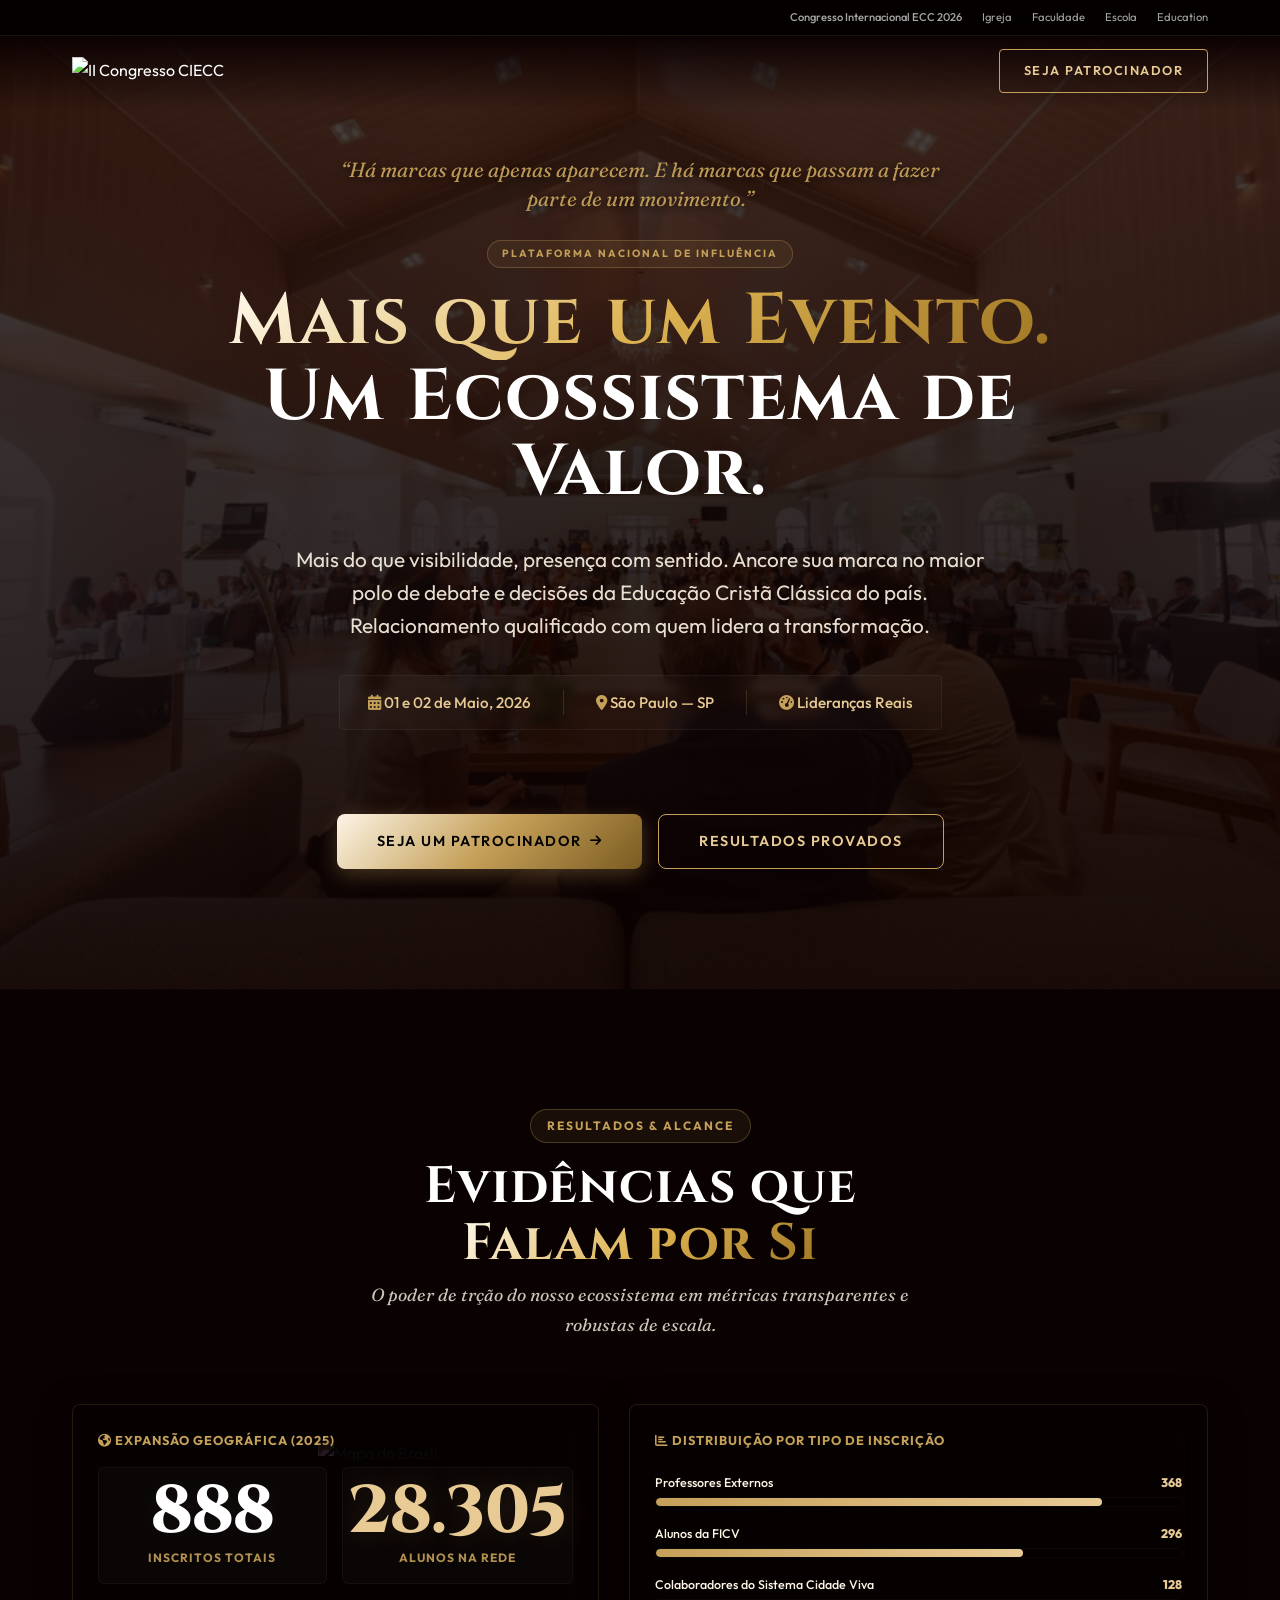
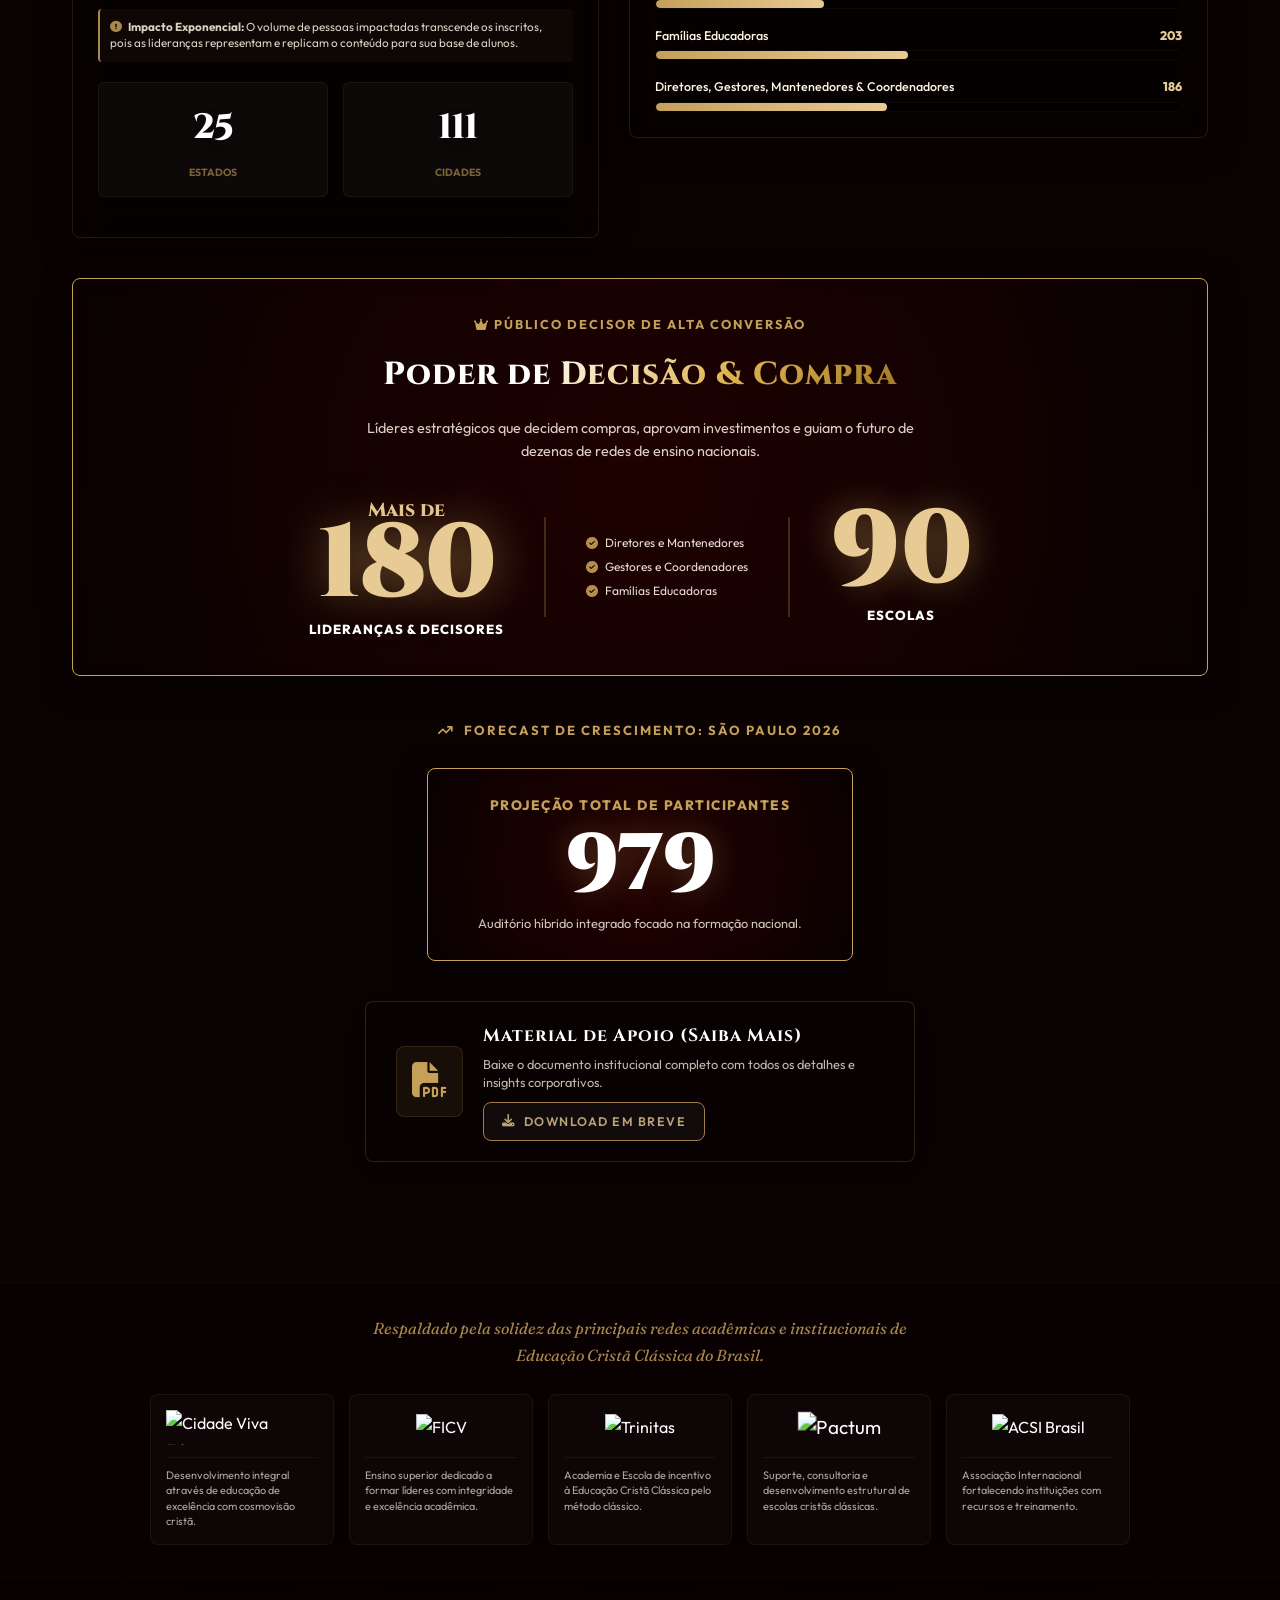
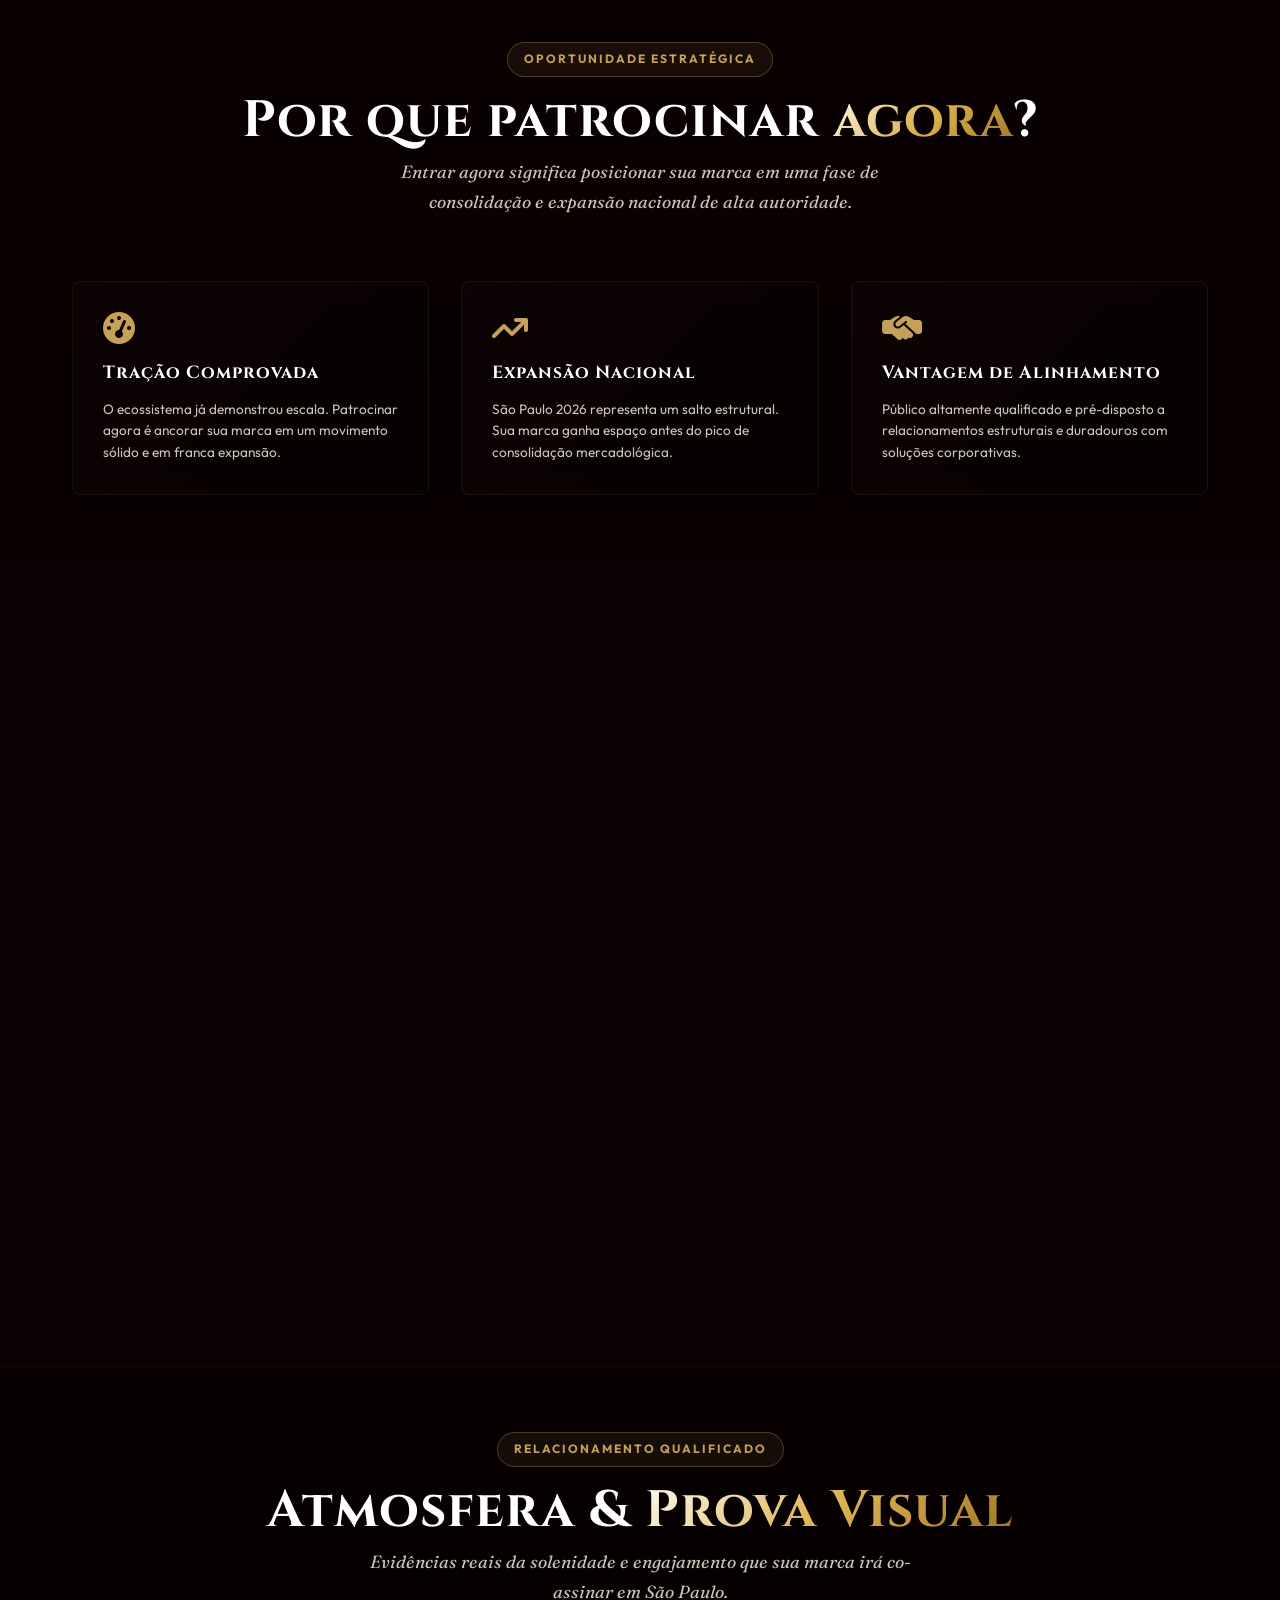
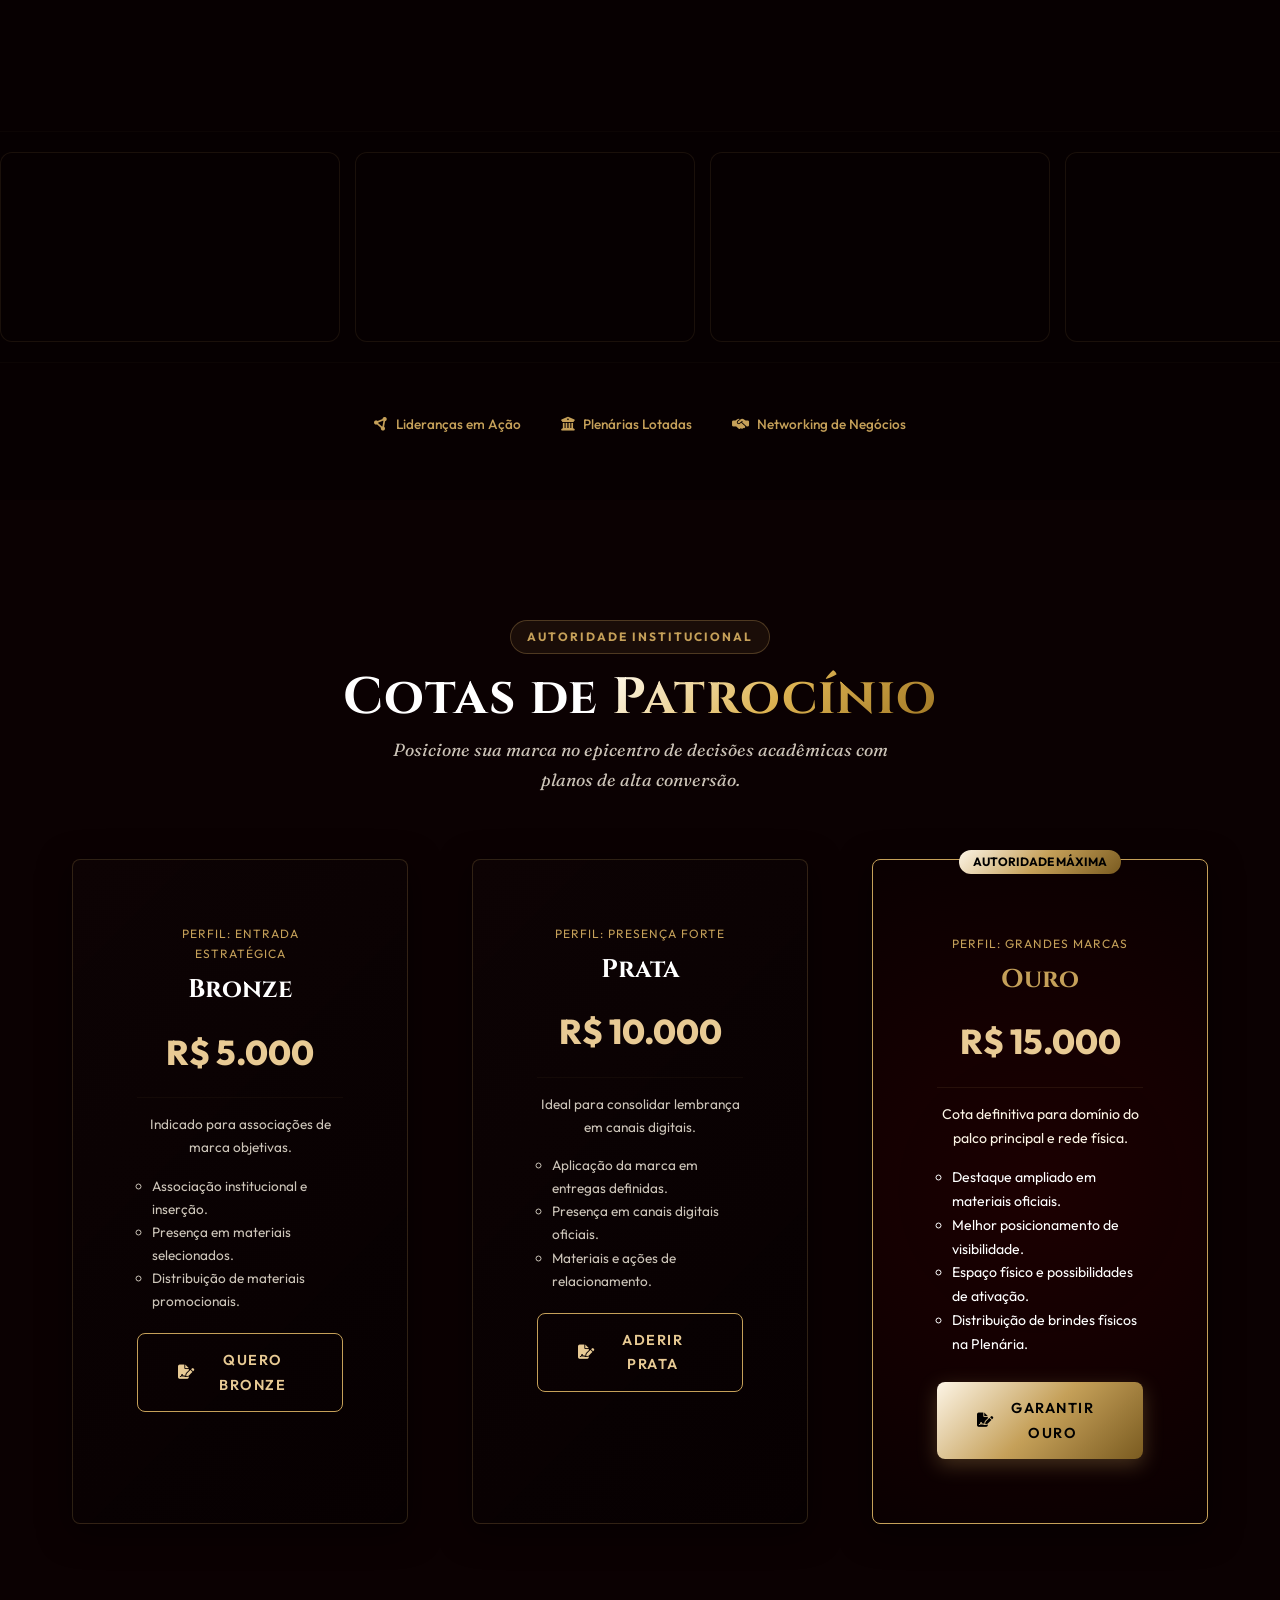
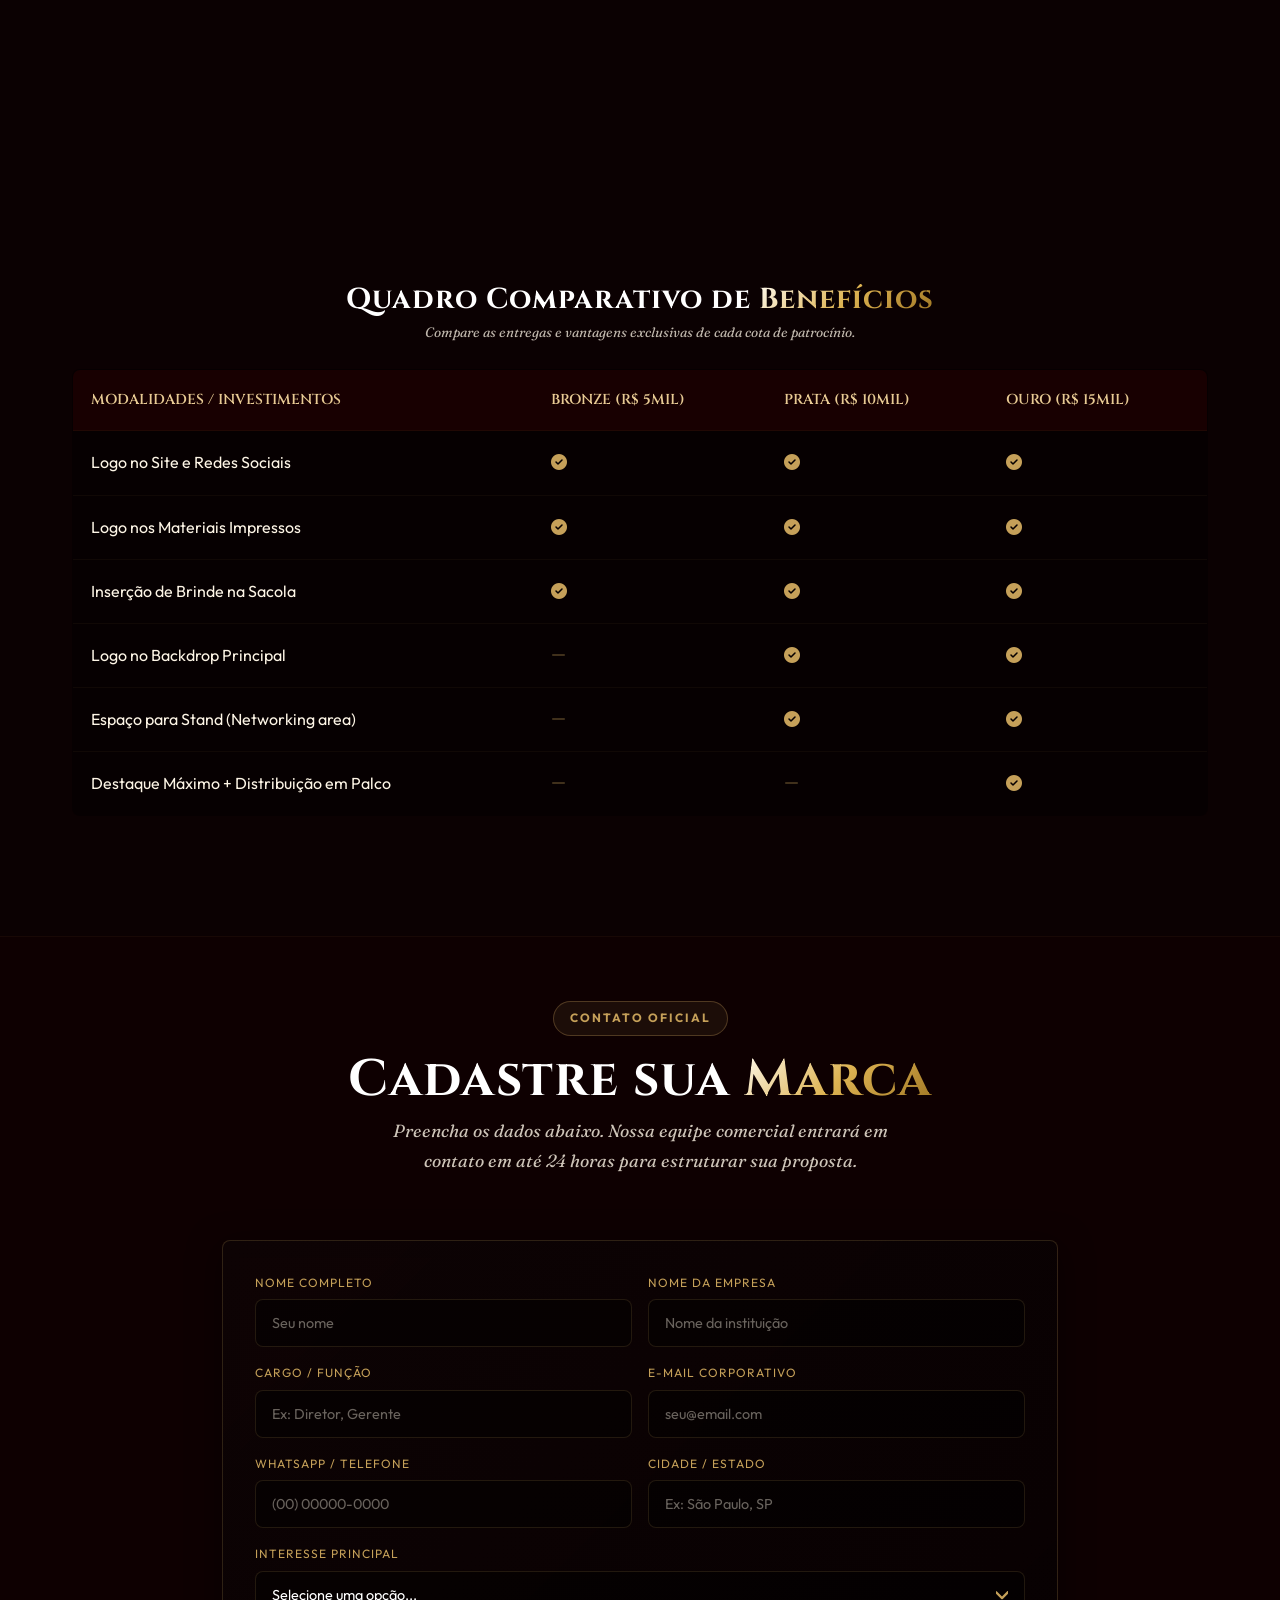
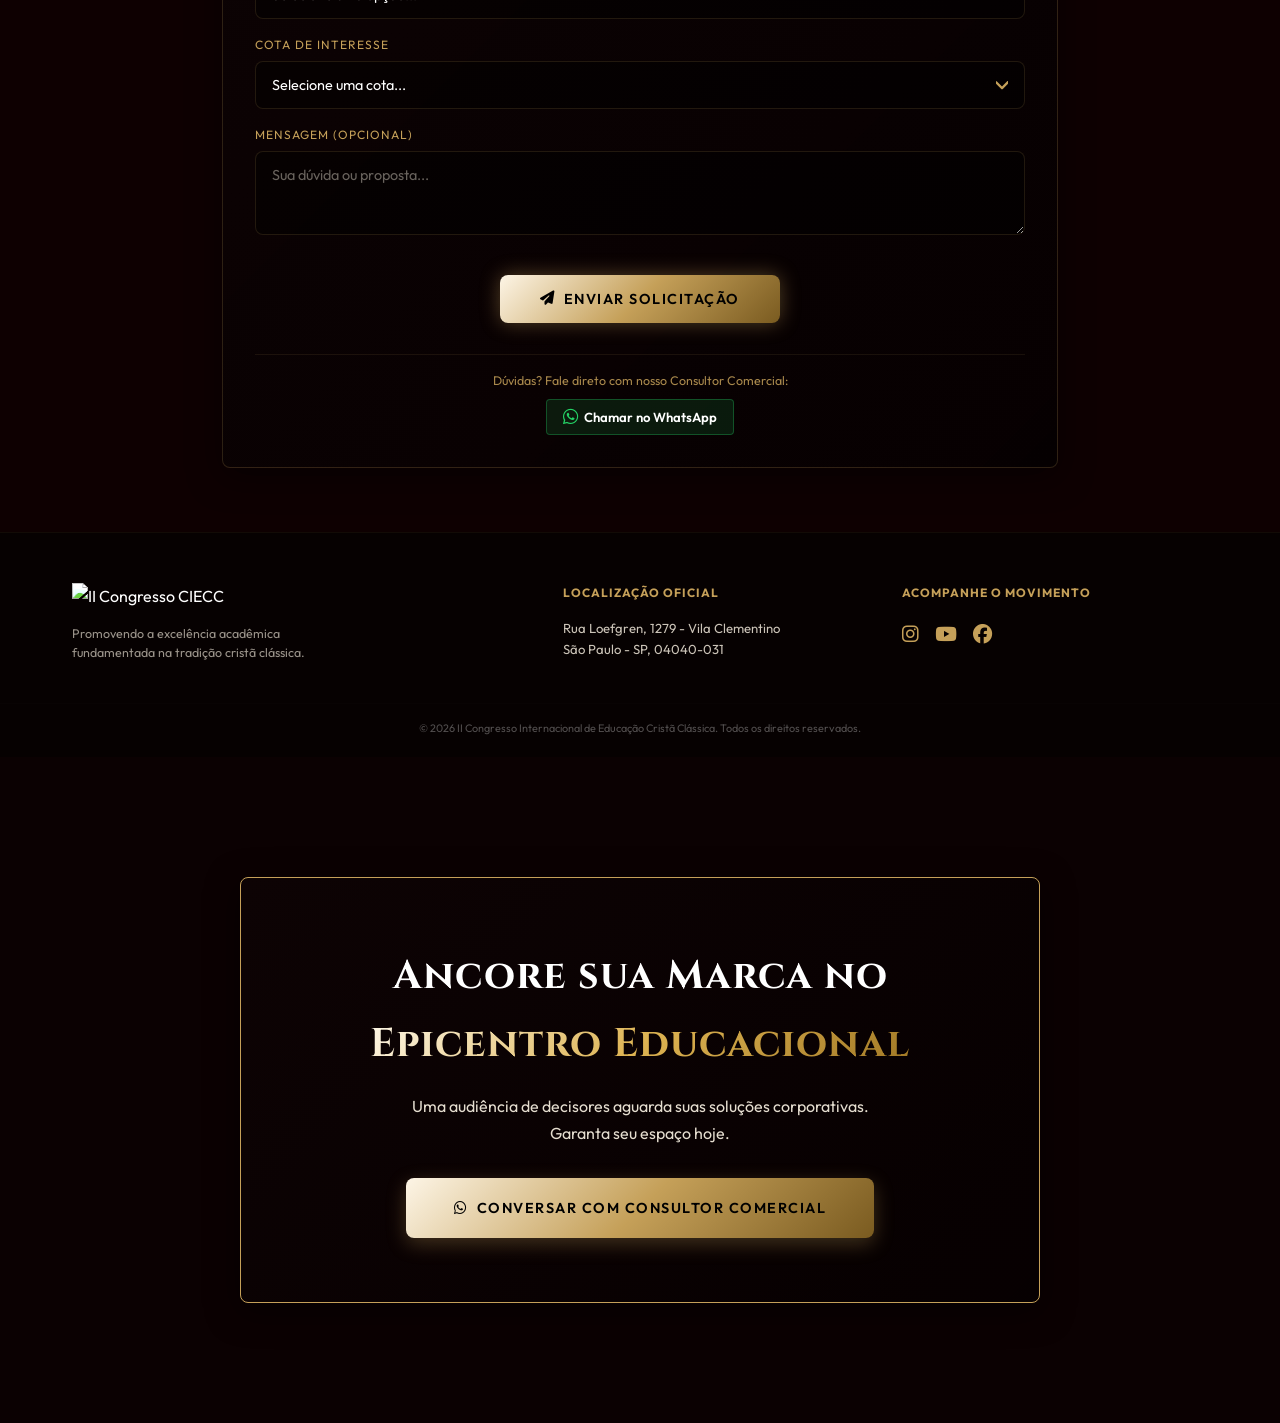
==== commit de456dcd: "Dashboard: Responsivo Mobile Completo" ====
--- a/index.html
+++ b/index.html
@@ -12,12 +12,29 @@
     <link rel="stylesheet" href="https://cdnjs.cloudflare.com/ajax/libs/font-awesome/6.4.0/css/all.min.css">
     <!-- Custom Style -->
     <link rel="stylesheet" href="css/style.css">
+    <style>
+        @media (max-width: 768px) {
+            .utility-bar-items { flex-wrap: wrap !important; justify-content: center !important; gap: 8px !important; }
+            .dashboard-row-grid { grid-template-columns: 1fr !important; gap: 20px !important; }
+            .giant-numbers-grid { grid-template-columns: 1fr !important; gap: 10px !important; }
+            .decisores-flex { flex-direction: column !important; gap: 20px !important; text-align: center !important; }
+            .decisores-separator { display: none !important; }
+            .saiba-mais-box { flex-direction: column !important; text-align: center !important; gap: 12px !important; }
+            .saiba-mais-box > div { text-align: center !important; }
+            .hero-meta { flex-direction: column !important; gap: 8px !important; align-items: flex-start !important; }
+            .hero-meta span { border-left: none !important; padding-left: 0 !important; }
+            .hero-title { font-size: 1.8rem !important; }
+            .hero-ctas { display: flex; flex-direction: column; gap: 10px; align-items: stretch; }
+            .hero-ctas .btn { width: 100%; text-align: center; }
+            .nav-container { flex-direction: column; gap: 15px; align-items: center; }
+        }
+    </style>
 </head>
 <body>
     <div class="bg-texture"></div>
     <!-- Top Utility Bar -->
     <div style="background: rgba(4, 1, 1, 0.95); padding: 8px 0; border-bottom: 1px solid rgba(197, 160, 89, 0.12); font-size: 0.7rem; position: relative; z-index: 1001;">
-        <div class="container" style="display: flex; justify-content: flex-end; gap: 20px;">
+        <div class="container utility-bar-items" style="display: flex; justify-content: flex-end; gap: 20px;">
             <a href="https://cursos.ficv.edu.br/ciecc/?utm_source=ig&utm_medium=social" target="_blank" style="color: rgba(255,255,255,0.65); text-decoration: none; font-weight:500;">Congresso Internacional ECC 2026</a>
             <a href="https://cidadeviva.org/" target="_blank" style="color: rgba(255,255,255,0.65); text-decoration: none;">Igreja</a>
             <a href="https://ficv.edu.br/" target="_blank" style="color: rgba(255,255,255,0.65); text-decoration: none;">Faculdade</a>
@@ -75,7 +92,7 @@
             </div>
 
             <!-- ROW 1: RESULTADOS 2025 (MAPA + AUDIENCIA) -->
-            <div style="display: grid; grid-template-columns: 1fr 1.1fr; gap: 30px; margin-bottom: 40px; align-items: start;">
+            <div class="dashboard-row-grid" style="display: grid; grid-template-columns: 1fr 1.1fr; gap: 30px; margin-bottom: 40px; align-items: start;">
                 
                 <!-- Left: MAPA DO BRASIL E KPIS -->
                 <div class="glass-card" style="padding:25px; border-color: rgba(197,160,89,0.15); position:relative; min-height:360px; background: rgba(0,0,0,0.35); overflow:hidden;">
@@ -90,7 +107,7 @@
 
                     <div style="position:relative; z-index:2;">
                         <!-- GIANT NUMBERS -->
-                        <div style="display: grid; grid-template-columns: 1fr 1fr; gap: 15px; margin-bottom: 25px; margin-top:15px; text-align: center;">
+                        <div class="giant-numbers-grid" style="display: grid; grid-template-columns: 1fr 1fr; gap: 15px; margin-bottom: 25px; margin-top:15px; text-align: center;">
                             <div style="background: rgba(255,255,255,0.02); padding: 15px 5px; border-radius: 6px; border: 1px solid rgba(255,255,255,0.04);">
                                 <div class="stat-number" data-target="1492" style="font-size: 4.2rem; font-weight: 800; color: #FFF; line-height: 0.85; font-family:var(--font-heading); text-shadow: 0 0 30px rgba(255,255,255,0.05);">0</div>
                                 <div style="font-size: 0.75rem; color: var(--gold-mid); font-weight:700; text-transform:uppercase; letter-spacing:1px; opacity:0.9; margin-top:8px;">Inscritos Totais</div>
@@ -187,13 +204,13 @@
                     Líderes estratégicos que decidem compras, aprovam investimentos e guiam o futuro de dezenas de redes de ensino nacionais.
                 </p>
 
-                <div style="display: flex; justify-content: center; gap: 40px; align-items: center;">
+                <div class="decisores-flex" style="display: flex; justify-content: center; gap: 40px; align-items: center;">
                     <div>
                         <div style="font-size: 1.2rem; font-weight: 800; color: var(--gold-light); margin-bottom:-5px; font-family:var(--font-heading);">Mais de</div>
                         <div class="stat-number" data-target="400" style="font-size: 6.5rem; font-weight: 900; color: var(--gold-light); text-shadow: 0 0 45px rgba(197,160,89,0.5); font-family:var(--font-heading); line-height: 0.85;">0</div>
                         <div style="font-size: 0.82rem; color: #FFF; font-weight: 800; text-transform: uppercase; letter-spacing:1px; margin-top:8px;">Lideranças & Decisores</div>
                     </div>
-                    <div style="height: 100px; border-left: 2px solid rgba(197,160,89,0.25);"></div>
+                    <div class="decisores-separator" style="height: 100px; border-left: 2px solid rgba(197,160,89,0.25);"></div>
                     <div style="text-align:left; max-width: 250px;">
                         <ul style="font-size: 0.75rem; color: var(--gold-highlight); opacity: 0.9; list-style: none; padding: 0; display: flex; flex-direction: column; gap: 8px; line-height:1.3;">
                             <li><i class="fa-solid fa-circle-check" style="color: var(--gold-mid); margin-right: 4px; font-size:0.75rem;"></i> Diretores e Mantenedores</li>
@@ -201,7 +218,7 @@
                             <li><i class="fa-solid fa-circle-check" style="color: var(--gold-mid); margin-right: 4px; font-size:0.75rem;"></i> Famílias Educadoras</li>
                         </ul>
                     </div>
-                    <div style="height: 100px; border-left: 2px solid rgba(197,160,89,0.25);"></div>
+                    <div class="decisores-separator" style="height: 100px; border-left: 2px solid rgba(197,160,89,0.25);"></div>
                     <div>
                         <div class="stat-number" data-target="136" style="font-size: 6.5rem; font-weight: 900; color: var(--gold-light); text-shadow: 0 0 35px rgba(197,160,89,0.45); font-family:var(--font-heading); line-height: 0.85;">0</div>
                         <div style="font-size: 0.82rem; color: #FFF; font-weight: 800; text-transform: uppercase; letter-spacing:1px; margin-top:8px;">Escolas</div>
@@ -228,7 +245,7 @@
 
             <!-- SAIBA MAIS: DOWNLOAD DOCUMENTO INSTITUCIONAL -->
             <div style="margin-top: 40px; text-align: center;">
-                <div class="glass-card" style="display: inline-flex; align-items: center; gap: 20px; padding: 20px 30px; border-color: rgba(197,160,89,0.2); background: rgba(0,0,0,0.15); max-width: 550px; text-align: left;">
+                <div class="glass-card saiba-mais-box" style="display: inline-flex; align-items: center; gap: 20px; padding: 20px 30px; border-color: rgba(197,160,89,0.2); background: rgba(0,0,0,0.15); max-width: 550px; text-align: left;">
                     <div style="background: rgba(197,160,89,0.08); padding: 15px; border-radius: 8px; border: 1px solid rgba(197,160,89,0.15);">
                         <i class="fa-solid fa-file-pdf" style="font-size: 2.2rem; color: var(--gold-mid);"></i>
                     </div>
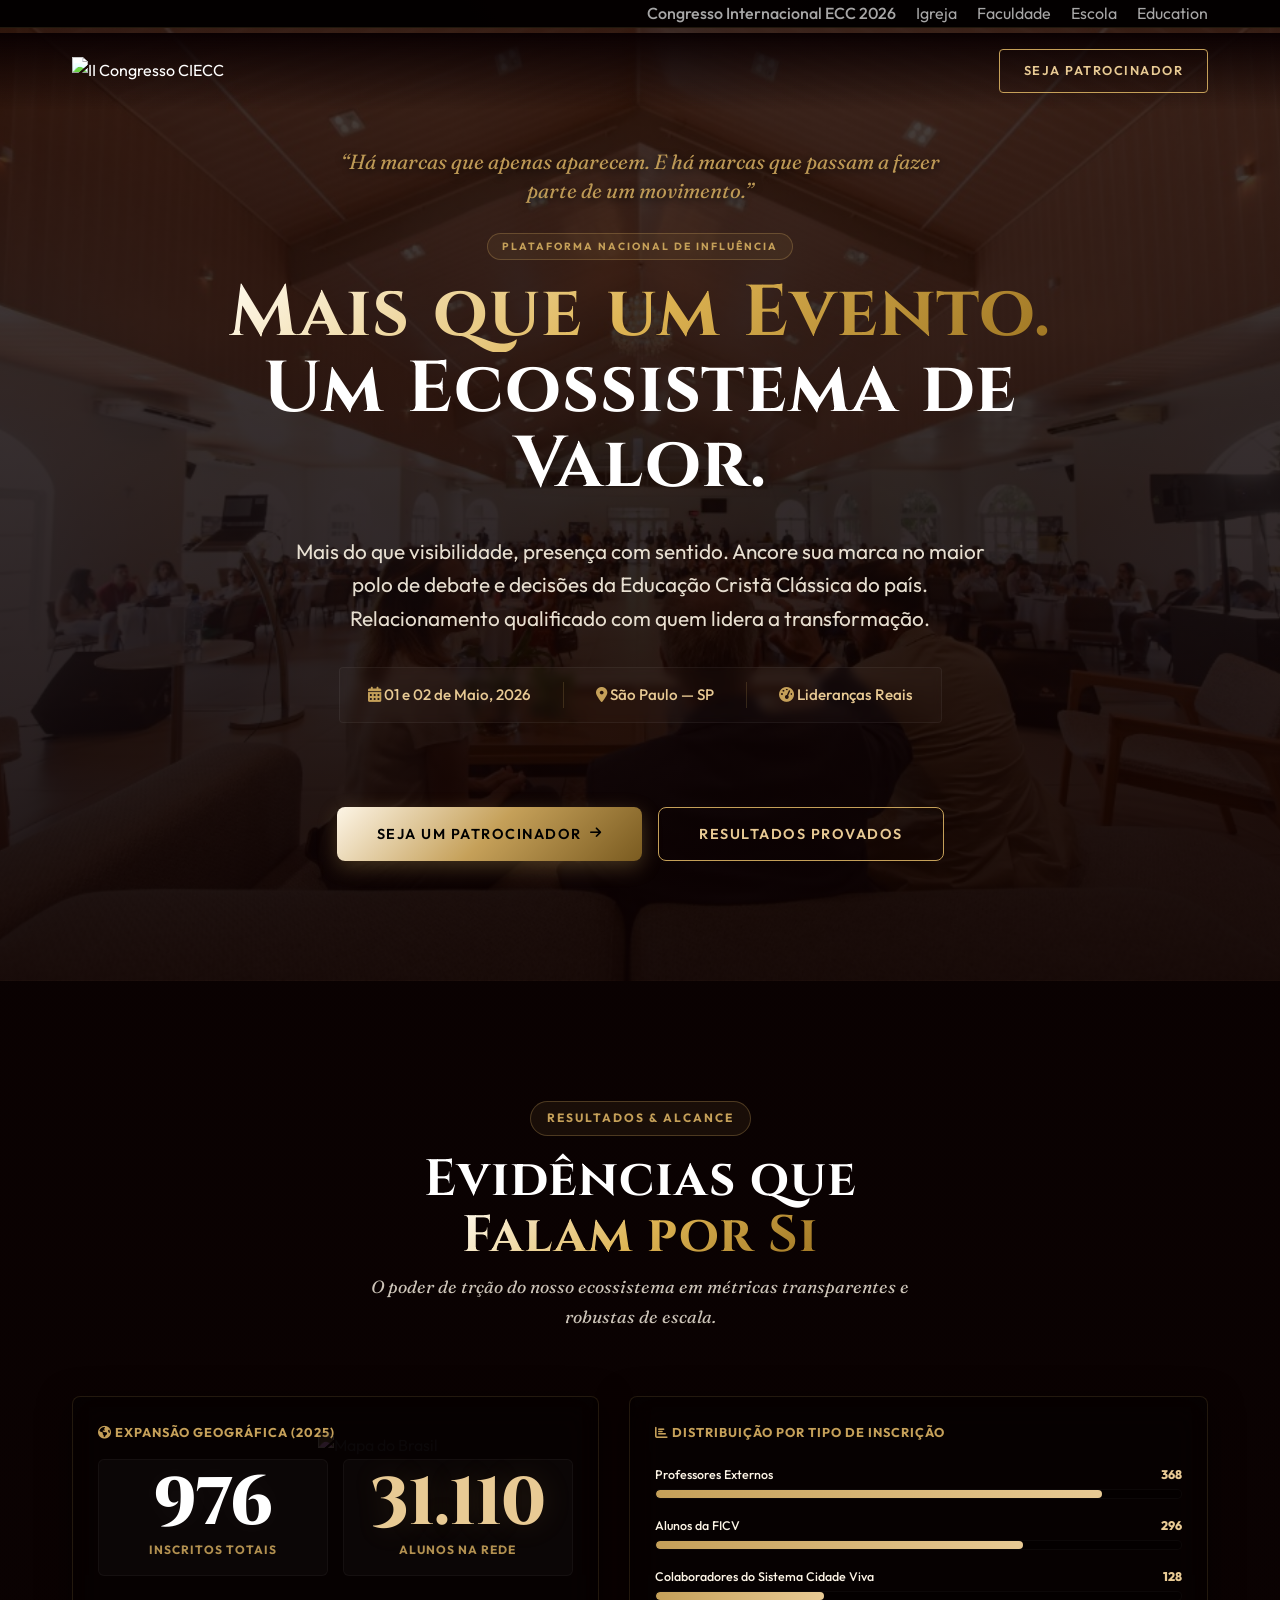
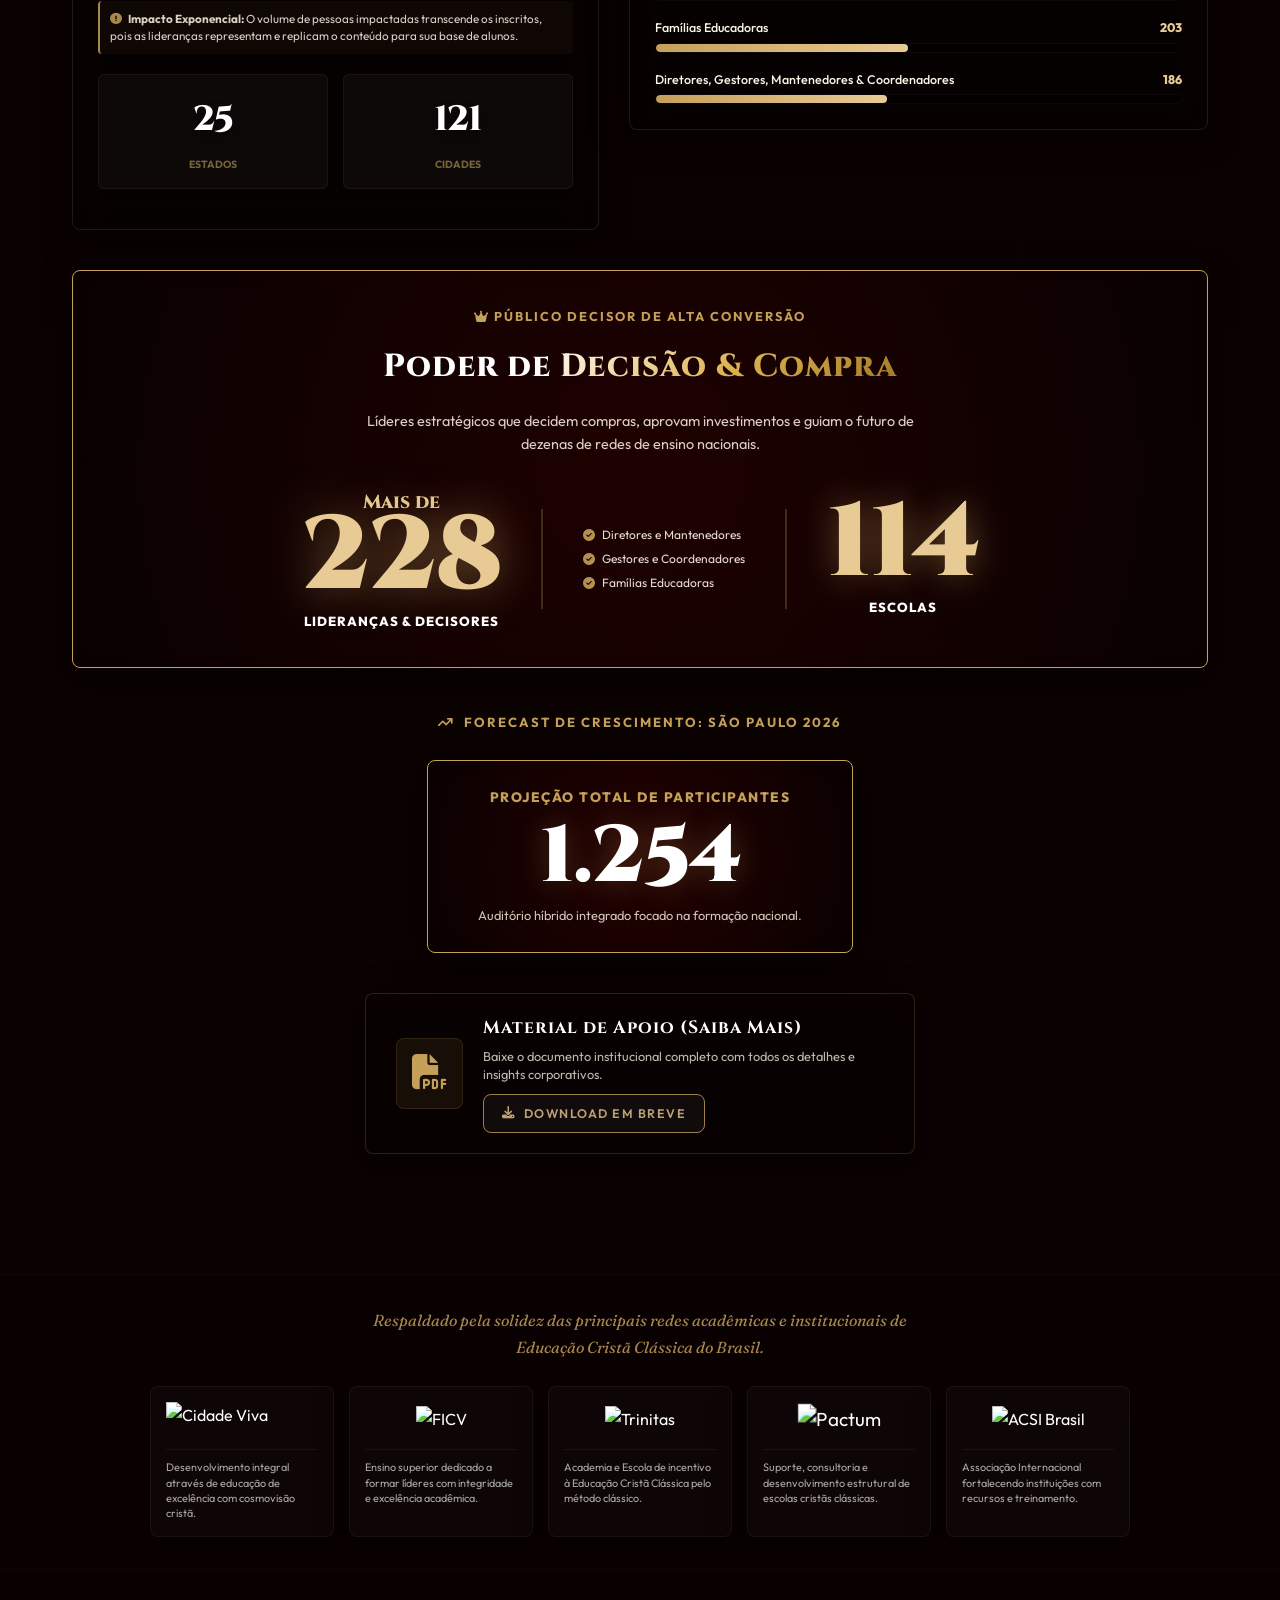
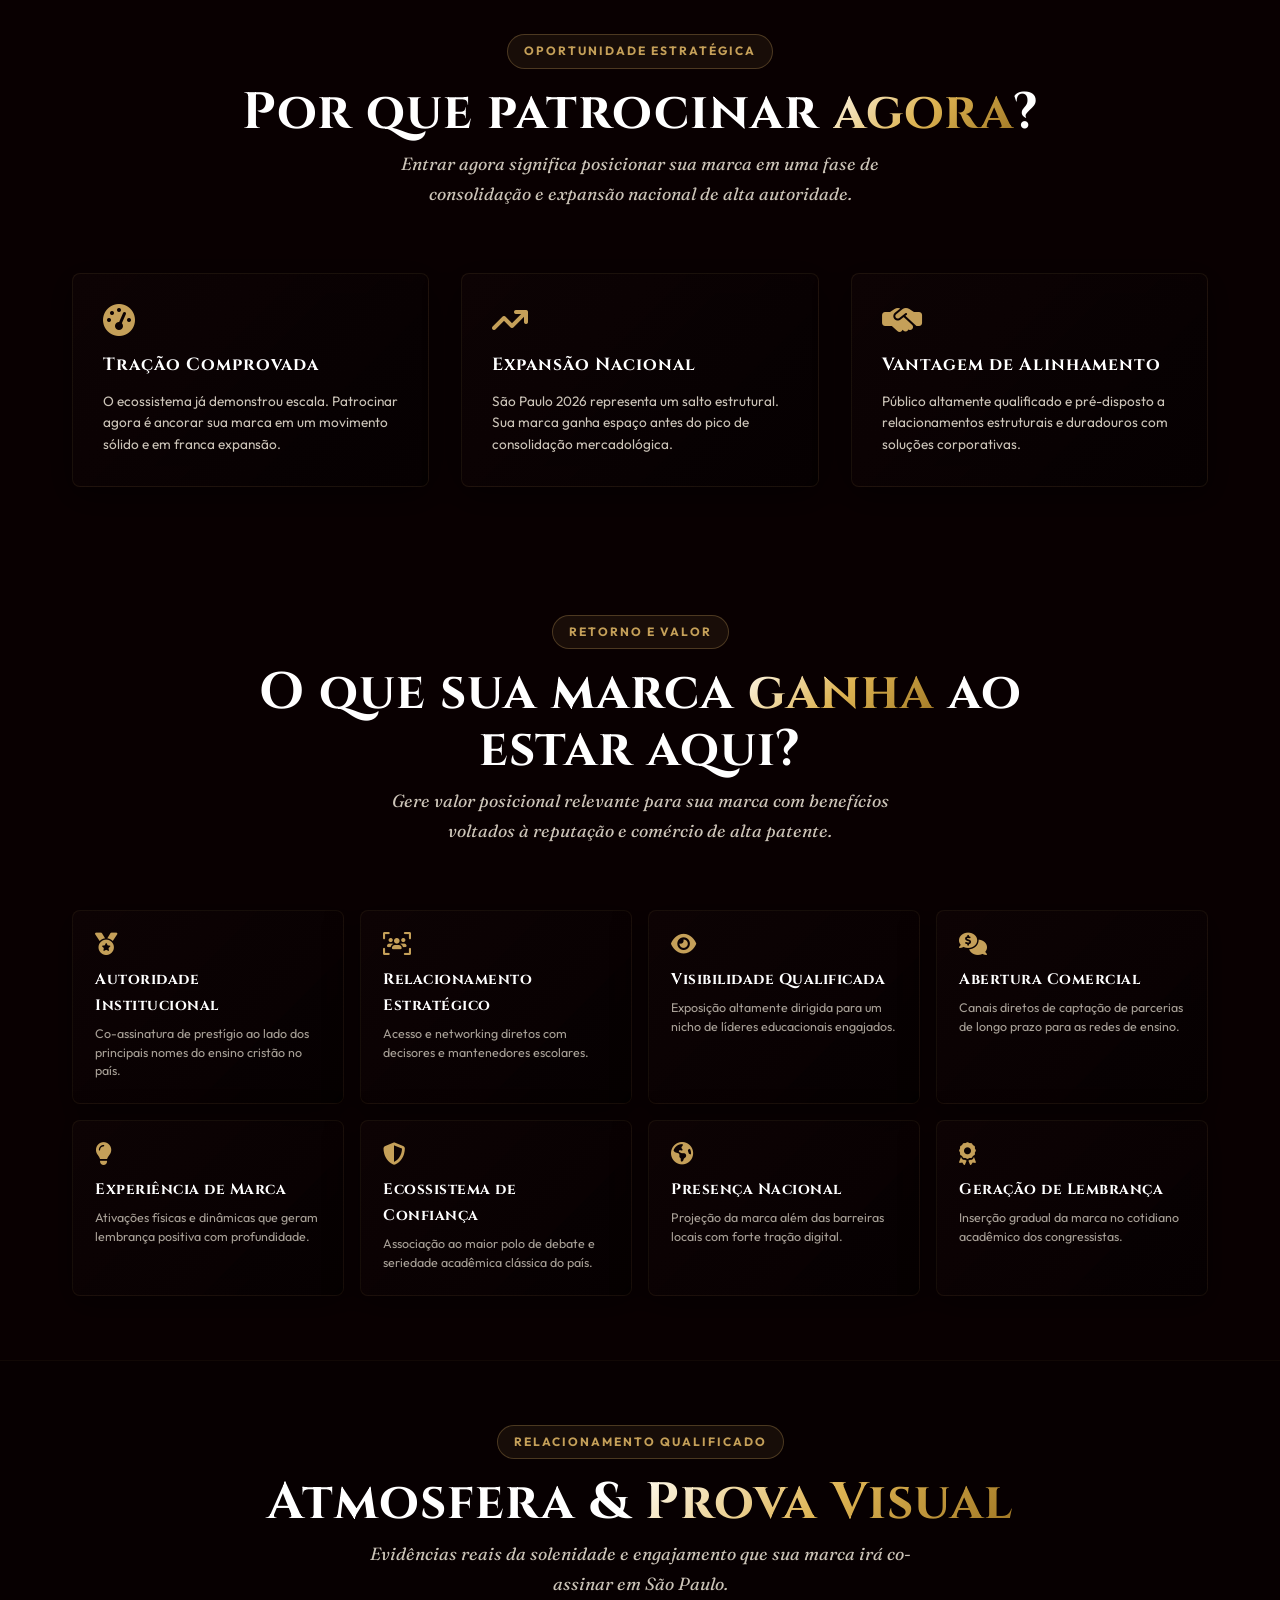
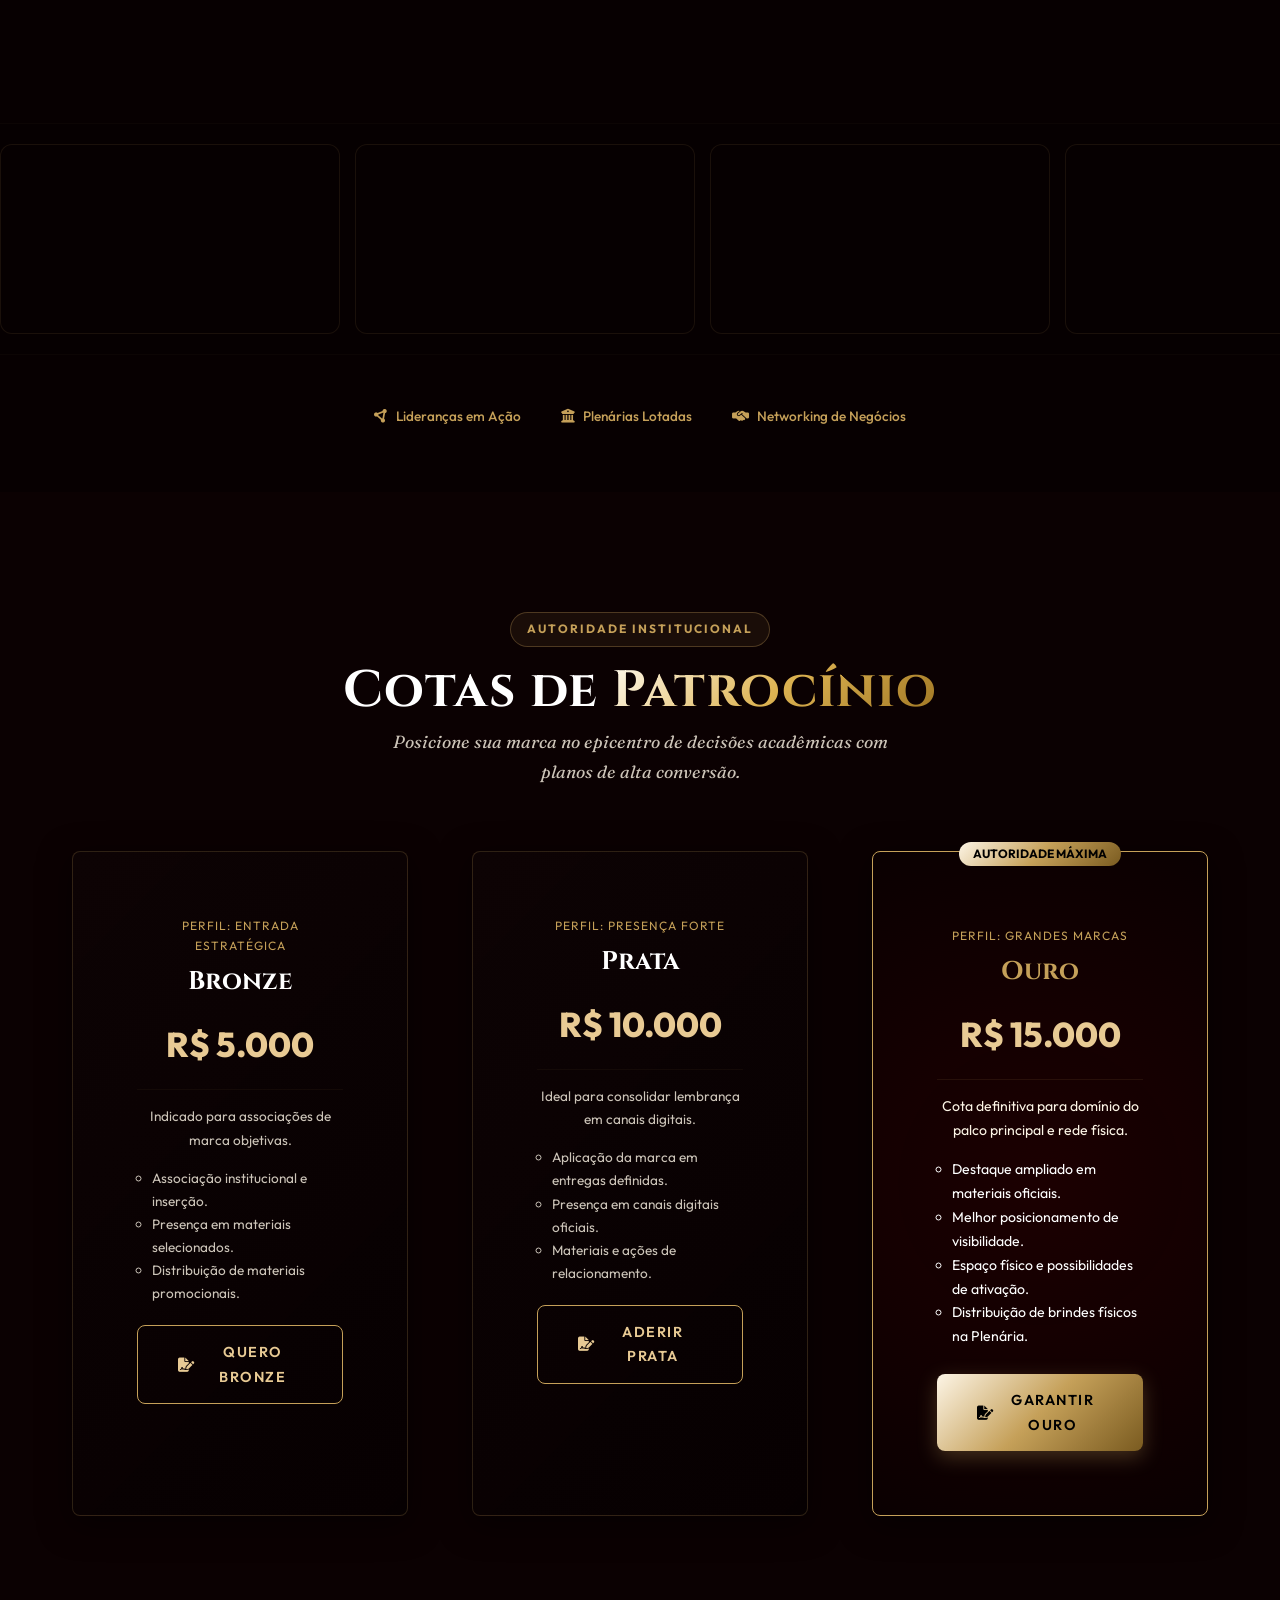
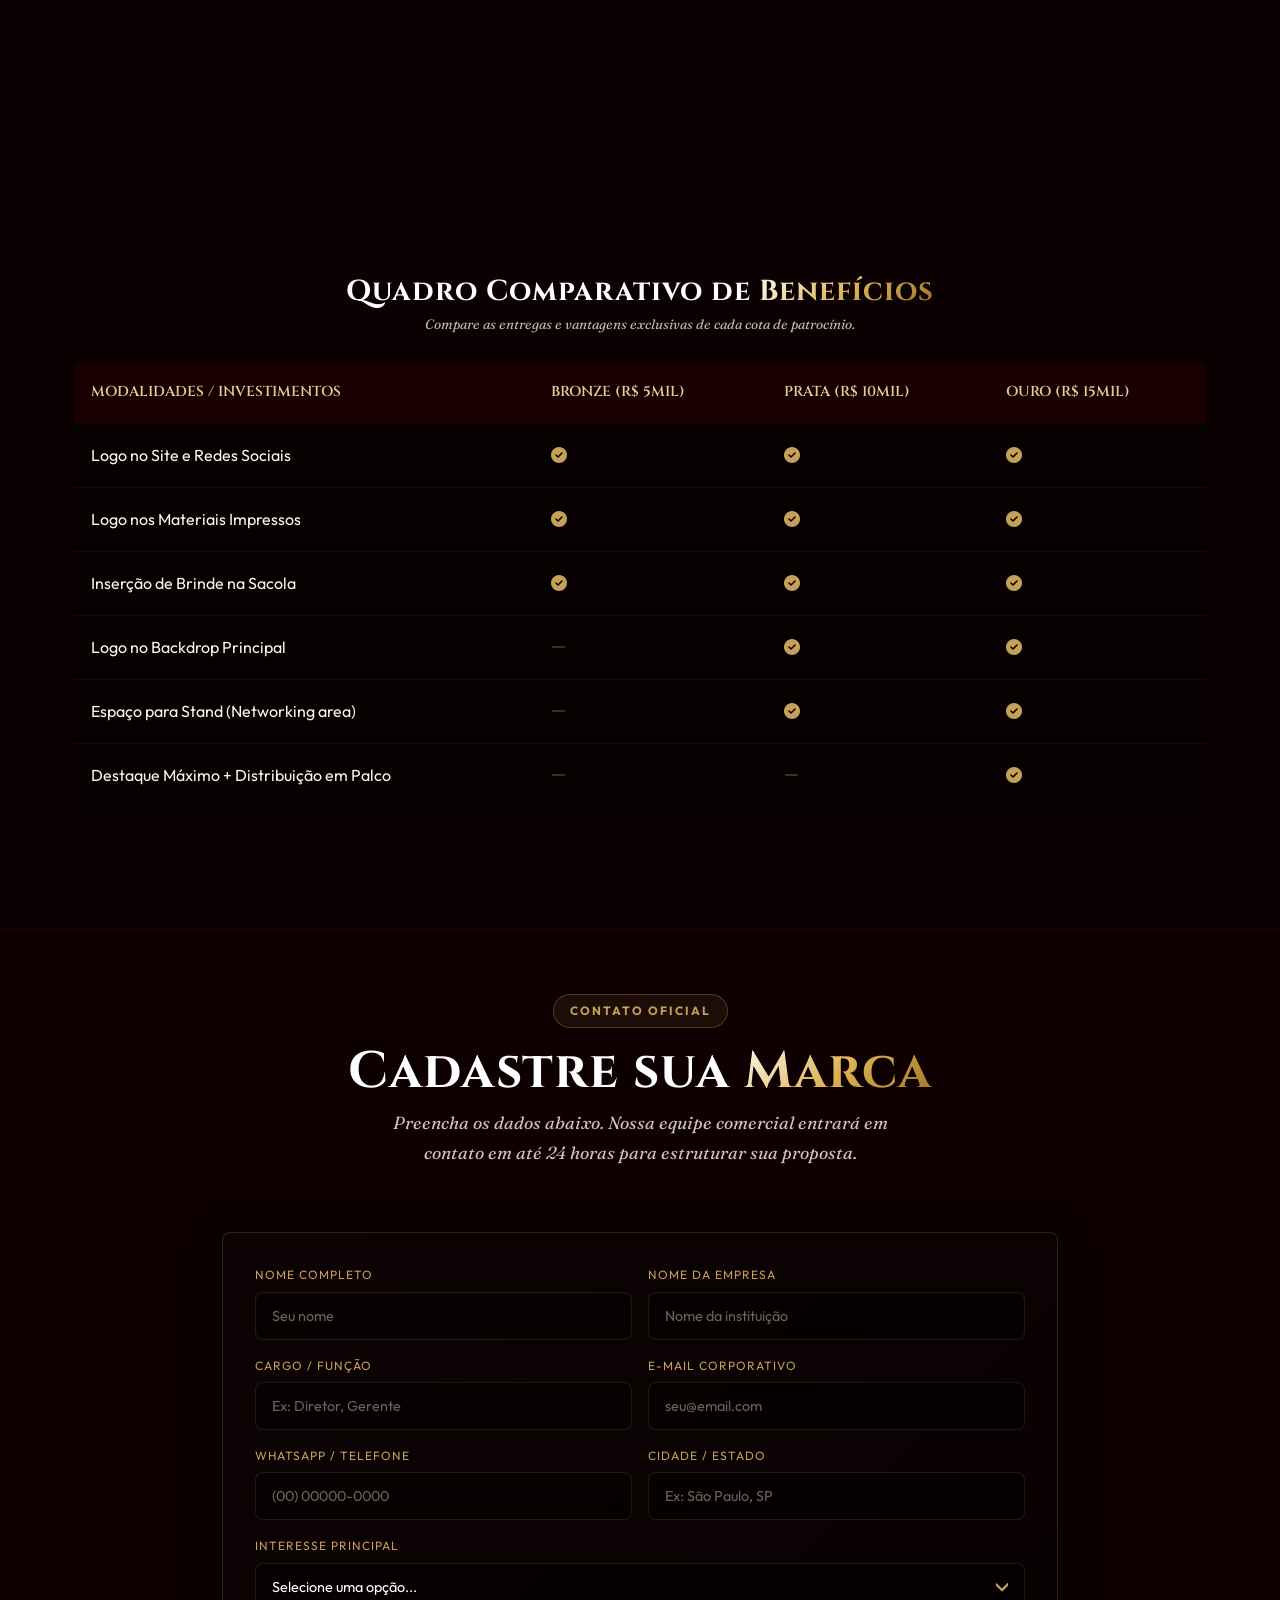
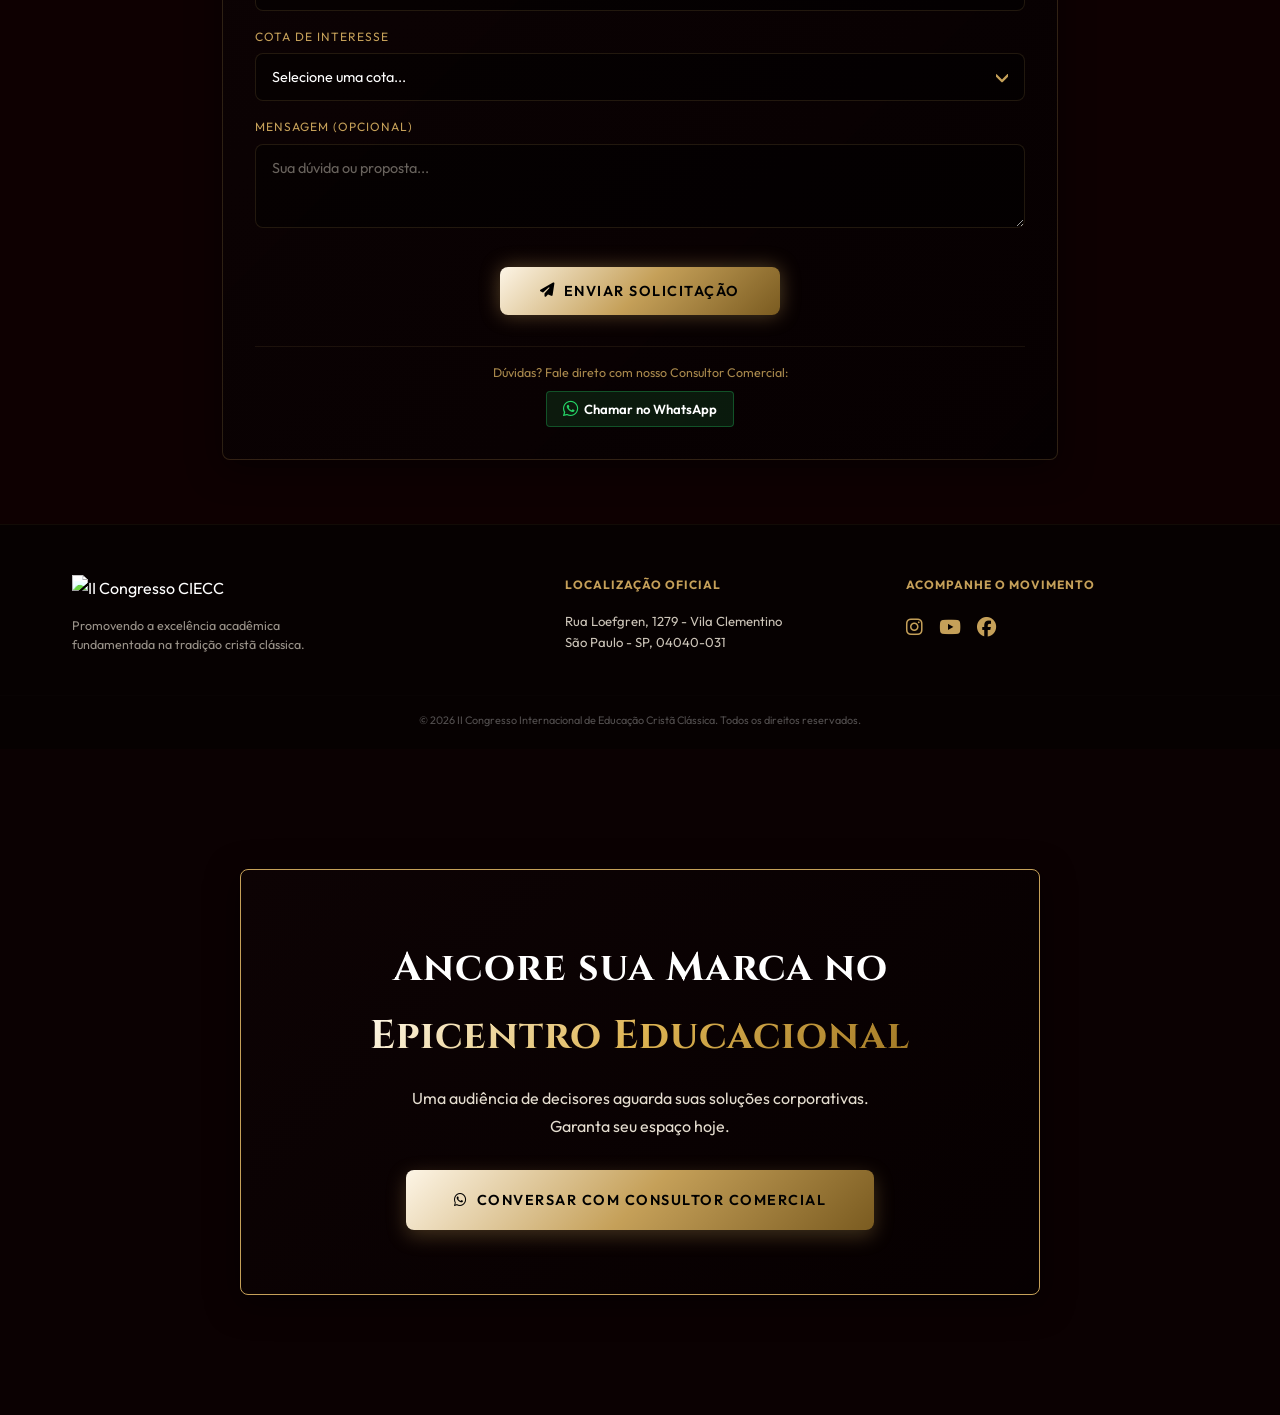
==== commit f80731ad: "fix(mobile): layout cleanup, footer, utility dropdown and smooth transitions" ====
--- a/index.html
+++ b/index.html
@@ -33,8 +33,14 @@
 <body>
     <div class="bg-texture"></div>
     <!-- Top Utility Bar -->
-    <div style="background: rgba(4, 1, 1, 0.95); padding: 8px 0; border-bottom: 1px solid rgba(197, 160, 89, 0.12); font-size: 0.7rem; position: relative; z-index: 1001;">
-        <div class="container utility-bar-items" style="display: flex; justify-content: flex-end; gap: 20px;">
+    <div class="utility-bar" style="background: rgba(4, 1, 1, 0.98); border-bottom: 1px solid rgba(197, 160, 89, 0.15); position: relative; z-index: 10001;">
+        <!-- Mobile Toggle -->
+        <div class="utility-bar-toggle" id="toggleUtility" style="display: none; justify-content: center; align-items: center; padding: 12px; color: var(--gold-mid); font-weight: 700; font-size: 0.75rem; cursor: pointer; text-transform: uppercase; letter-spacing: 1px;">
+            <span>Ecossistema Cidade Viva</span>
+            <i class="fa-solid fa-chevron-down" style="margin-left: 8px; font-size: 0.6rem; transition: transform 0.3s;"></i>
+        </div>
+        <!-- Items Container -->
+        <div class="container utility-bar-items" id="utilityItems" style="display: flex; justify-content: flex-end; gap: 20px;">
             <a href="https://cursos.ficv.edu.br/ciecc/?utm_source=ig&utm_medium=social" target="_blank" style="color: rgba(255,255,255,0.65); text-decoration: none; font-weight:500;">Congresso Internacional ECC 2026</a>
             <a href="https://cidadeviva.org/" target="_blank" style="color: rgba(255,255,255,0.65); text-decoration: none;">Igreja</a>
             <a href="https://ficv.edu.br/" target="_blank" style="color: rgba(255,255,255,0.65); text-decoration: none;">Faculdade</a>
@@ -271,7 +277,7 @@
             <p style="font-family: var(--font-serif); font-style: italic; color: var(--gold-mid); font-size: 1rem; margin-bottom: 25px; max-width: 600px; margin-inline: auto; opacity:0.85;">Respaldado pela solidez das principais redes acadêmicas e institucionais de Educação Cristã Clássica do Brasil.</p>
             
             <!-- Grid de Redes e Instituições de Apoio -->
-            <div style="display: grid; grid-template-columns: repeat(auto-fit, minmax(170px, 1fr)); gap: 15px; max-width: 980px; margin: 0 auto; text-align: left;">
+            <div class="mobile-slider" style="display: grid; grid-template-columns: repeat(auto-fit, minmax(170px, 1fr)); gap: 15px; max-width: 980px; margin: 0 auto; text-align: left;">
                 
                 <!-- Card 1 -->
                 <div class="glass-card" style="padding: 15px; background: rgba(255,255,255,0.02); border-color: rgba(197,160,89,0.08);">
@@ -370,7 +376,7 @@
                 <p class="section-subtitle">Gere valor posicional relevante para sua marca com benefícios voltados à reputação e comércio de alta patente.</p>
             </div>
 
-            <div style="display: grid; grid-template-columns: repeat(auto-fit, minmax(230px, 1fr)); gap: var(--gap-sm); margin-top: 40px;">
+            <div class="mobile-slider" style="display: grid; grid-template-columns: repeat(auto-fit, minmax(230px, 1fr)); gap: var(--gap-sm); margin-top: 40px;">
                 <!-- Card 1 -->
                 <div class="glass-card" style="padding: 22px; border-color: rgba(197,160,89,0.08);">
                     <i class="fa-solid fa-medal" style="font-size: 1.4rem; color: var(--gold-mid); margin-bottom: 12px; display:block;"></i>
@@ -467,7 +473,7 @@
                 <p class="section-subtitle">Posicione sua marca no epicentro de decisões acadêmicas com planos de alta conversão.</p>
             </div>
 
-            <div class="cotas-grid">
+            <div class="cotas-grid mobile-slider">
                 <!-- Cota Bronze -->
                 <div class="cota-card glass-card">
                     <div style="font-size:0.75rem; color:var(--gold-mid); text-transform:uppercase; letter-spacing:1px; margin-bottom:4px;">Perfil: Entrada Estratégica</div>
@@ -629,7 +635,7 @@
 
     <!-- 13. FOOTER EXECUTIVO -->
     <footer style="background: #060101; padding: 50px 0 20px 0; border-top: 1px solid rgba(197,160,89,0.06); text-align: left; position: relative; z-index: 2;">
-        <div class="container" style="display: grid; grid-template-columns: 1.5fr 1fr 1fr; gap: var(--gap-md); align-items: start;">
+        <div class="container footer-grid">
             <div>
                 <img src="https://cursos.ficv.edu.br/wp-content/uploads/2025/12/LOGO-II-CONGRESSO-ECC-BRANCO.webp" alt="II Congresso CIECC" style="max-height: 55px; width: auto; object-fit: contain; margin-bottom: 15px; display: block; filter: brightness(1.2);">
                 <p style="font-size: 0.78rem; color: var(--gold-highlight); opacity: 0.6; max-width: 280px; line-height: 1.5;">Promovendo a excelência acadêmica fundamentada na tradição cristã clássica.</p>
@@ -661,6 +667,38 @@
         </div>
     </section>
 
+    <!-- Bottom Nav Bar para Mobile -->
+    <div class="bottom-nav">
+        <a href="#dashboard" class="nav-item">
+            <i class="fa-solid fa-chart-pie"></i>
+            <span>Impacto</span>
+        </a>
+        <a href="#cotas" class="nav-item">
+            <i class="fa-solid fa-medal"></i>
+            <span>Cotas</span>
+        </a>
+        <a href="#contato" class="nav-item btn-cta-nav">
+            <i class="fa-solid fa-file-signature"></i>
+            <span>Garantir</span>
+        </a>
+        <a href="https://wa.me/5583981957737?text=Olá!%20Já%20conheço%20o%20Mídia%20Kit%20e%20gostaria%20de%20falar%20com%20o%20comercial." target="_blank" class="nav-item whatsapp-nav">
+            <i class="fa-brands fa-whatsapp"></i>
+            <span>Falar</span>
+        </a>
+    </div>
+
     <script src="js/main.js"></script>
+    <script>
+        document.getElementById('toggleUtility').addEventListener('click', function() {
+            var items = document.getElementById('utilityItems');
+            var icon = this.querySelector('i');
+            items.classList.toggle('active');
+            if (items.classList.contains('active')) {
+                icon.style.transform = 'rotate(180deg)';
+            } else {
+                icon.style.transform = 'rotate(0deg)';
+            }
+        });
+    </script>
 </body>
 </html>
--- a/css/style.css
+++ b/css/style.css
@@ -391,6 +391,194 @@
   from { opacity: 0; transform: translateY(20px); }
   to { opacity: 1; transform: translateY(0); }
 }
-  . c o t a - v a l u e   {   w h i t e - s p a c e :   n o w r a p ;   }   - 
- +
+/* --- ESTILOS MOBILE-FIRST / CARROSSEL SLIDERS --- */
+@media (max-width: 768px) {
+  /* Sliders Horizontais */
+  .mobile-slider {
+    display: flex !important;
+    overflow-x: auto !important;
+    scroll-snap-type: x mandatory !important;
+    gap: 20px !important;
+    padding: 15px calc(var(--gap-md)) 25px !important;
+    margin-left: calc(-1 * var(--gap-md)) !important;
+    margin-right: calc(-1 * var(--gap-md)) !important;
+    grid-template-columns: none !important;
+    scrollbar-width: none;
+  }
+  .mobile-slider::-webkit-scrollbar { display: none; }
+  .mobile-slider > * { flex: 0 0 calc(85% - var(--gap-sm)) !important; scroll-snap-align: start !important; max-width: none !important; }
+  .glass-card:hover { transform: none !important; }
+  body { padding-bottom: 75px !important; }
+  .bottom-nav {
+    display: flex !important;
+    position: fixed;
+    bottom: 0; left: 0; width: 100%; height: 65px;
+    background: rgba(11, 1, 2, 0.96);
+    backdrop-filter: blur(10px);
+    border-top: 1px solid rgba(197, 160, 89, 0.25);
+    z-index: 10000;
+    justify-content: space-around;
+    align-items: center;
+    padding: 8px 0;
+    box-shadow: 0 -4px 15px rgba(0,0,0,0.8);
+  }
+  .nav-item { display: flex; flex-direction: column; align-items: center; color: var(--gold-mid); text-decoration: none; font-size: 0.65rem; font-weight: 600; gap: 4px; }
+  .nav-item i { font-size: 1.15rem; }
+  .nav-item:active { color: var(--gold-light); }
+  .btn-cta-nav { background: var(--grad-gold); color: #000 !important; padding: 8px 14px; border-radius: 4px; font-weight: 800; }
+  .whatsapp-nav { color: #25D366 !important; }
+}
+@media (min-width: 769px) { .bottom-nav { display: none; } }
+
+
+/* --- BLOQUEAR SCROLL LATERAL GLOBAMENTE --- */
+html, body {
+  overflow-x: hidden !important;
+  width: 100% !important;
+  position: relative !important;
+}
+
+section {
+  overflow-x: hidden !important; /* Previne vazamento de elementos */
+}
+
+/* --- FOOTER RESPONSIVO (DESKTOP) --- */
+@media (min-width: 769px) {
+  .footer-grid {
+    display: grid !important;
+    grid-template-columns: 1.5fr 1fr 1fr !important;
+    gap: 40px !important;
+    align-items: start !important;
+  }
+}
+
+/* --- ADAPTATIONS FOR MOBILE EXPERIENCE --- */
+@media (max-width: 768px) {
+  /* 1. Barra Utilitária no Topo em Dropdown */
+  .utility-bar {
+    padding: 0 !important;
+  }
+  .utility-bar-toggle {
+    display: flex !important; /* Mostra no mobile */
+  }
+  .utility-bar-items {
+    display: none !important; /* Esconde por padrão no mobile */
+    flex-direction: column !important;
+    gap: 0 !important;
+    padding: 0 !important;
+    background: rgba(4, 1, 1, 0.98) !important;
+    width: 100% !important;
+    border-top: 1px solid rgba(197, 160, 89, 0.1) !important;
+    margin-left: 0 !important;
+    margin-right: 0 !important;
+  }
+  .utility-bar-items.active {
+    display: flex !important; /* Mostra ao clicar */
+  }
+  .utility-bar-items a {
+    padding: 14px 20px !important;
+    color: #FFF !important;
+    border-bottom: 1px solid rgba(197, 160, 89, 0.05) !important;
+    font-size: 0.75rem !important;
+    font-weight: 600 !important;
+    width: 100% !important;
+    text-align: left !important;
+    white-space: normal !important;
+    display: block !important;
+  }
+  .utility-bar-items a:last-child {
+    border-bottom: none !important;
+  }
+
+  /* 2. Header (Posicionamento e Layout) */
+  header {
+    position: relative !important;
+    top: 0 !important;
+    background: rgba(11, 2, 2, 0.95) !important;
+    padding: 15px 0 !important;
+    border-bottom: 1px solid rgba(197, 160, 89, 0.15) !important;
+    z-index: 1000 !important;
+  }
+
+  /* 3. Hero Section e Transições */
+  .hero-section {
+    padding-top: 50px !important;
+    min-height: auto !important;
+    padding-bottom: 60px !important;
+    position: relative !important;
+  }
+  .hero-section::after {
+    content: '' !important;
+    position: absolute !important;
+    bottom: 0 !important; left: 0 !important;
+    width: 100% !important; height: 120px !important;
+    background: linear-gradient(to bottom, rgba(9, 2, 2, 0) 0%, rgba(9, 2, 2, 1) 100%) !important;
+    z-index: 1 !important;
+    pointer-events: none !important;
+  }
+  .hero-section .container {
+    position: relative !important;
+    z-index: 2 !important;
+  }
+
+  /* 4. Divisores e Spacing Entre Seções */
+  section { 
+    padding: 35px 0 !important; 
+    border-bottom: 1px solid rgba(197, 160, 89, 0.08) !important;
+  }
+
+  /* 5. Rodapé Responsivo */
+  .footer-grid {
+    display: flex !important;
+    flex-direction: column !important;
+    gap: 35px !important;
+    text-align: center !important;
+    align-items: center !important;
+  }
+  .footer-grid > div { 
+    display: flex !important; 
+    flex-direction: column !important; 
+    align-items: center !important; 
+    text-align: center !important; 
+  }
+
+  /* 6. Sessão CTA Final */
+  .cta-final-section {
+    padding: 30px 0 !important;
+  }
+  .cta-final-section h2 {
+    font-size: 1.7rem !important;
+    line-height: 1.2 !important;
+    margin-bottom: 12px !important;
+  }
+  .cta-final-section p {
+    font-size: 0.85rem !important;
+    line-height: 1.5 !important;
+    margin-bottom: 20px !important;
+  }
+  .cta-final-section .glass-card {
+    padding: 25px 15px !important;
+  }
+  .cta-final-section .btn {
+    padding: 12px 18px !important;
+    font-size: 0.82rem !important;
+    width: 100% !important;
+    max-width: 320px !important;
+    display: inline-flex !important;
+    justify-content: center !important;
+    align-items: center !important;
+    gap: 8px !important;
+  }
+  .cta-final-section .btn i {
+    font-size: 1.1rem !important;
+  }
+
+  /* 7. Uniformidade Slider */
+  .mobile-slider > * {
+    display: flex !important;
+    flex-direction: column !important;
+    justify-content: space-between !important;
+    height: auto !important;
+  }
+}
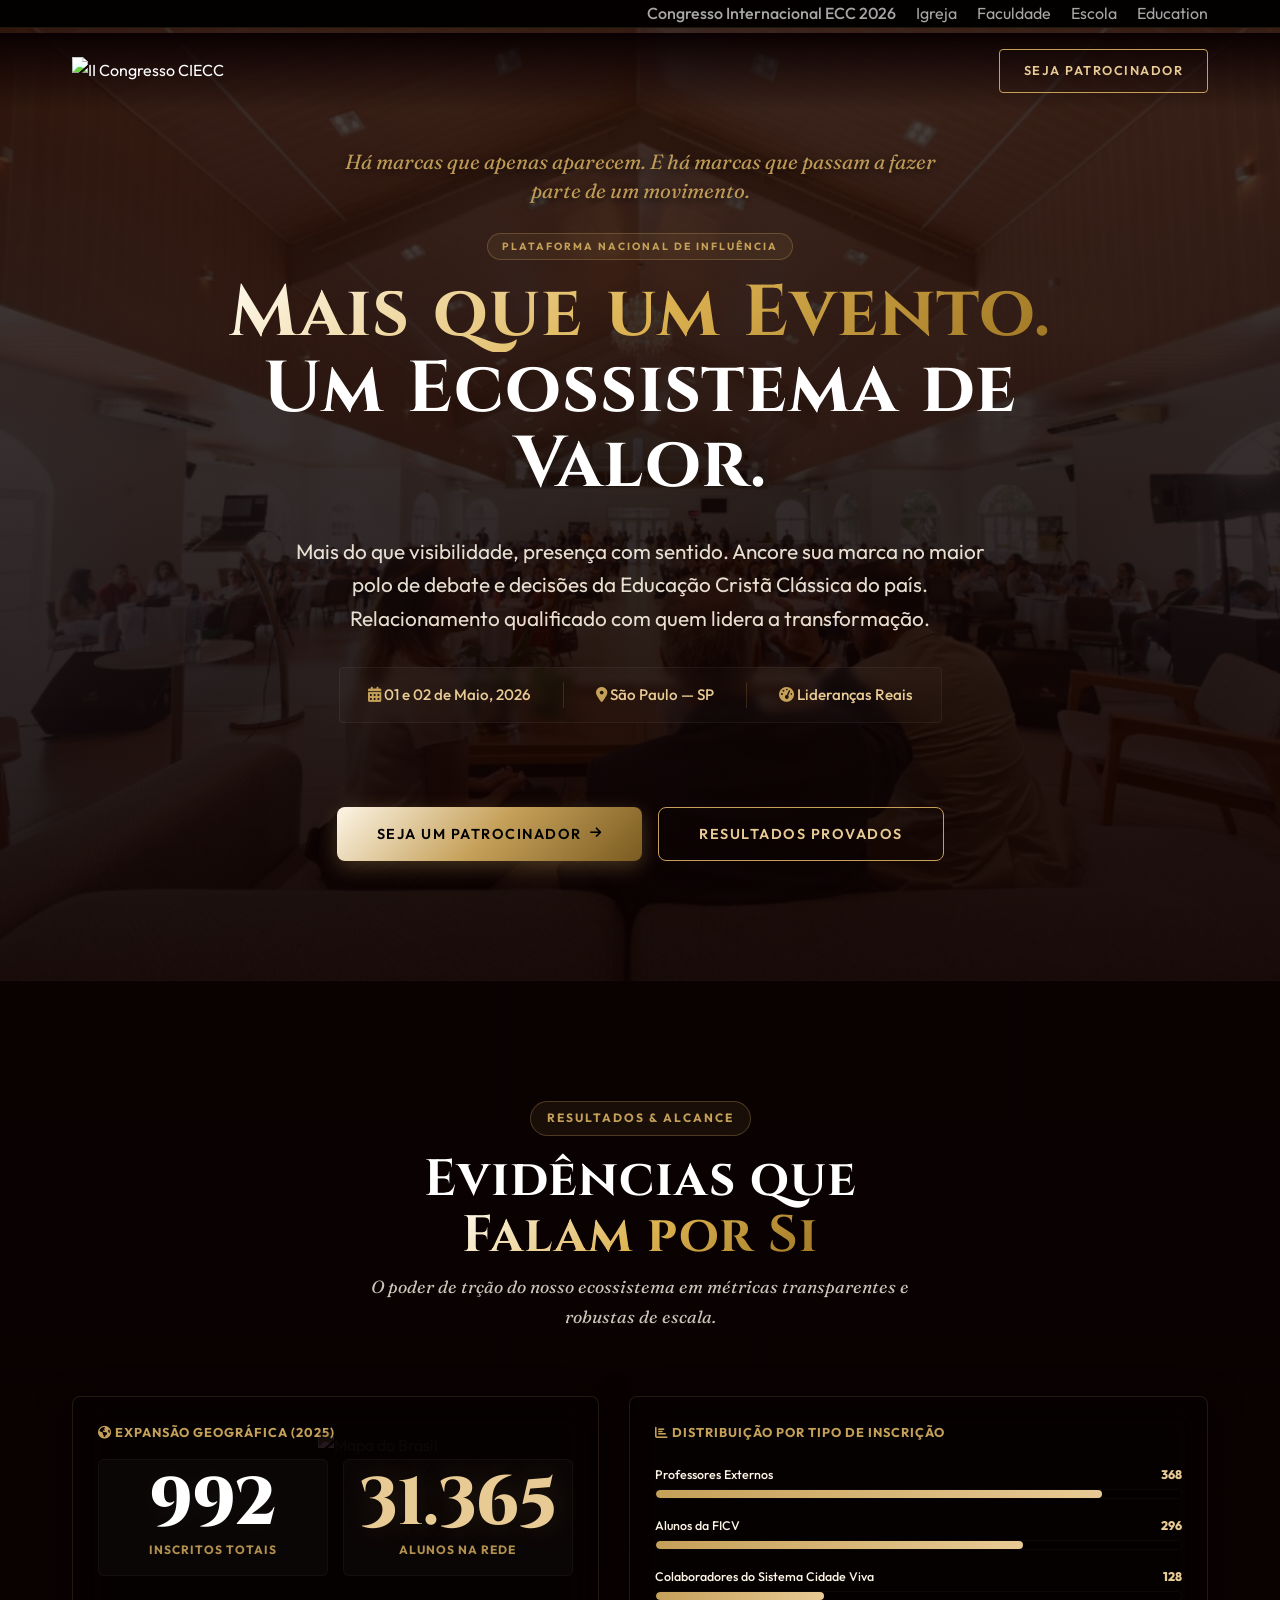
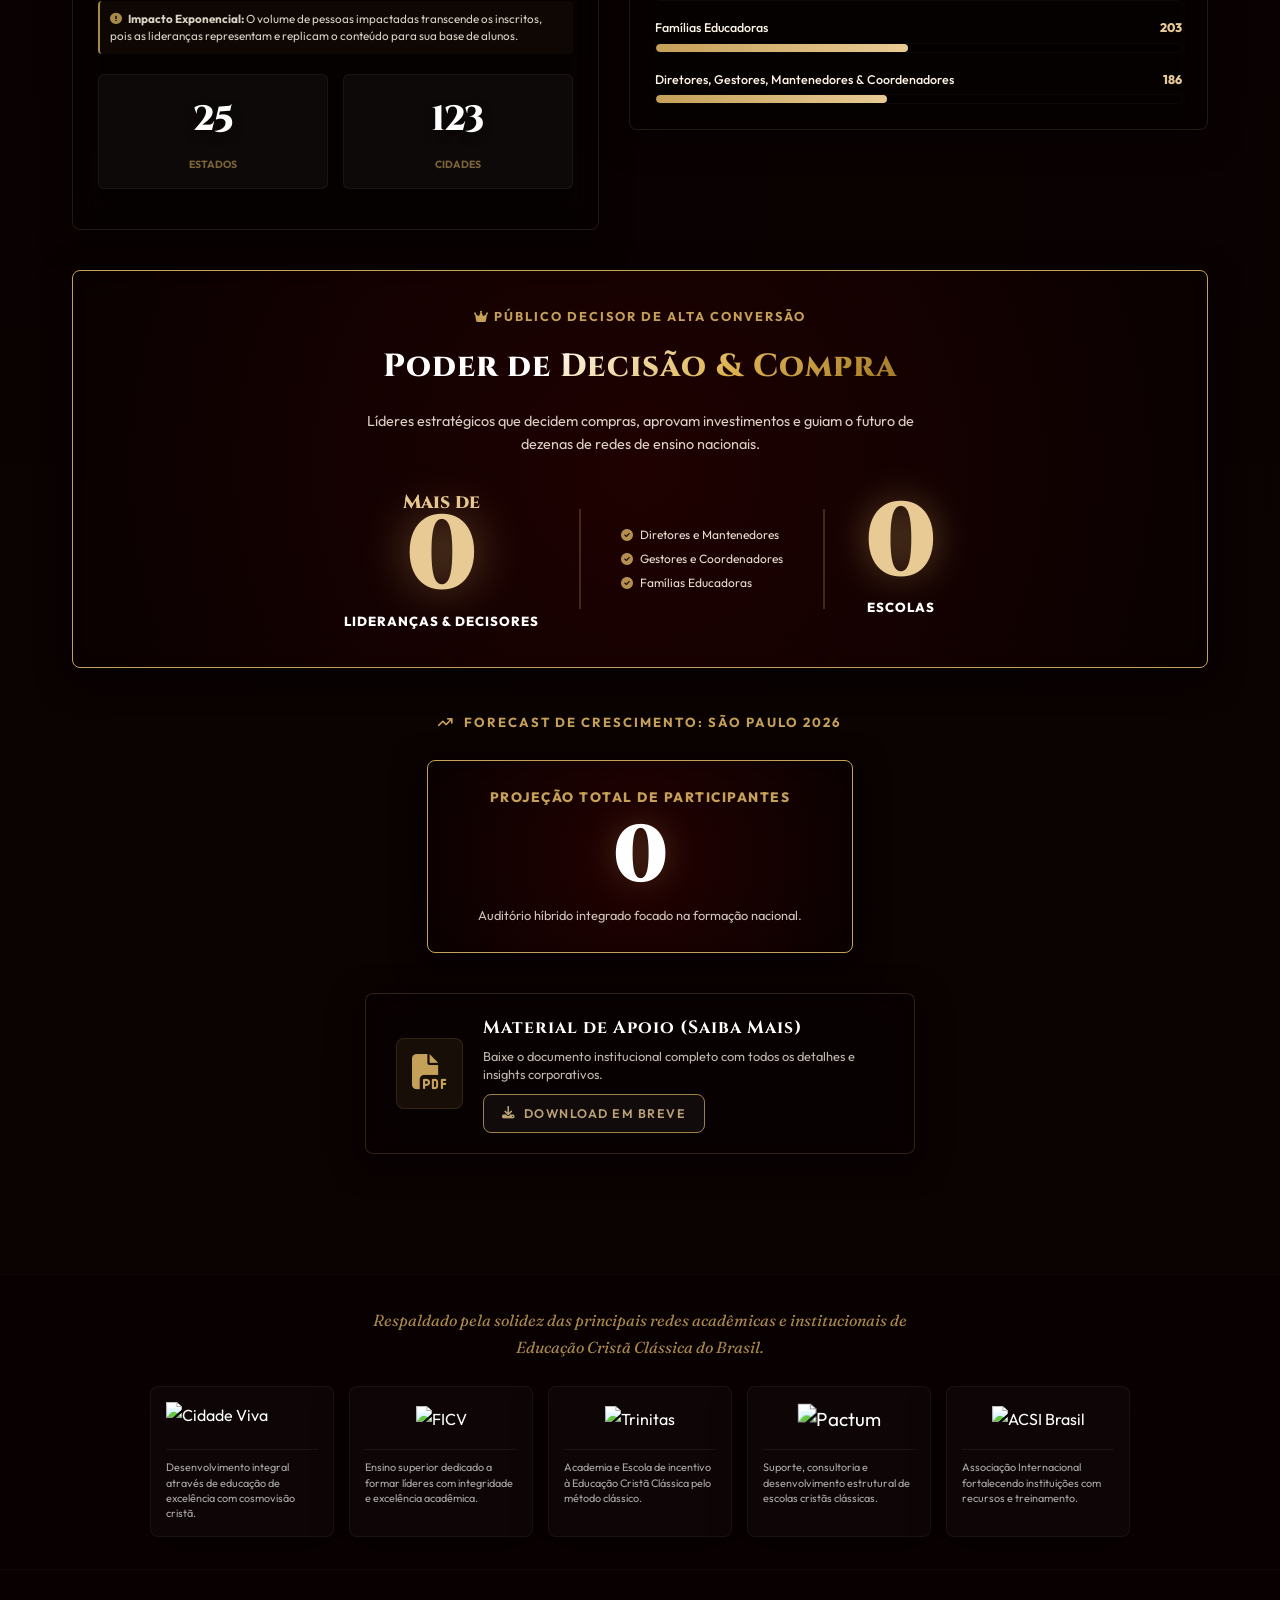
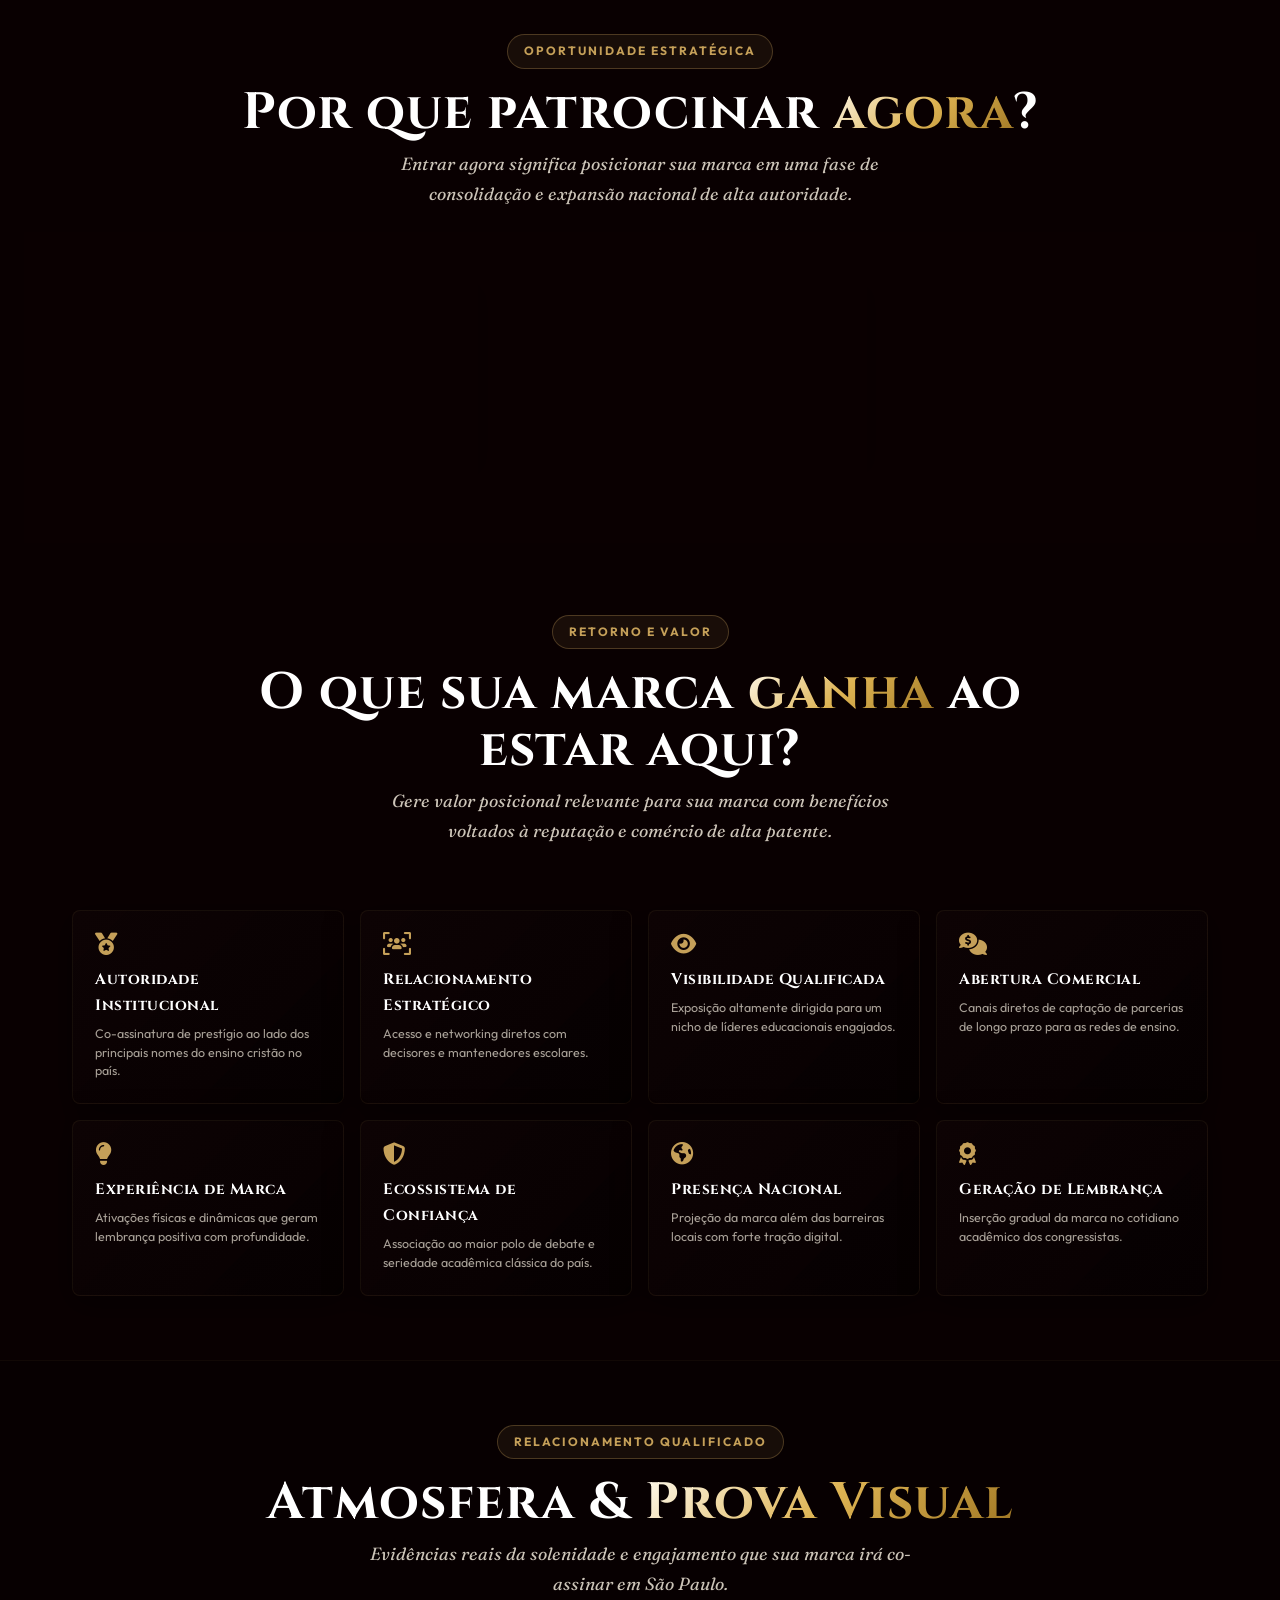
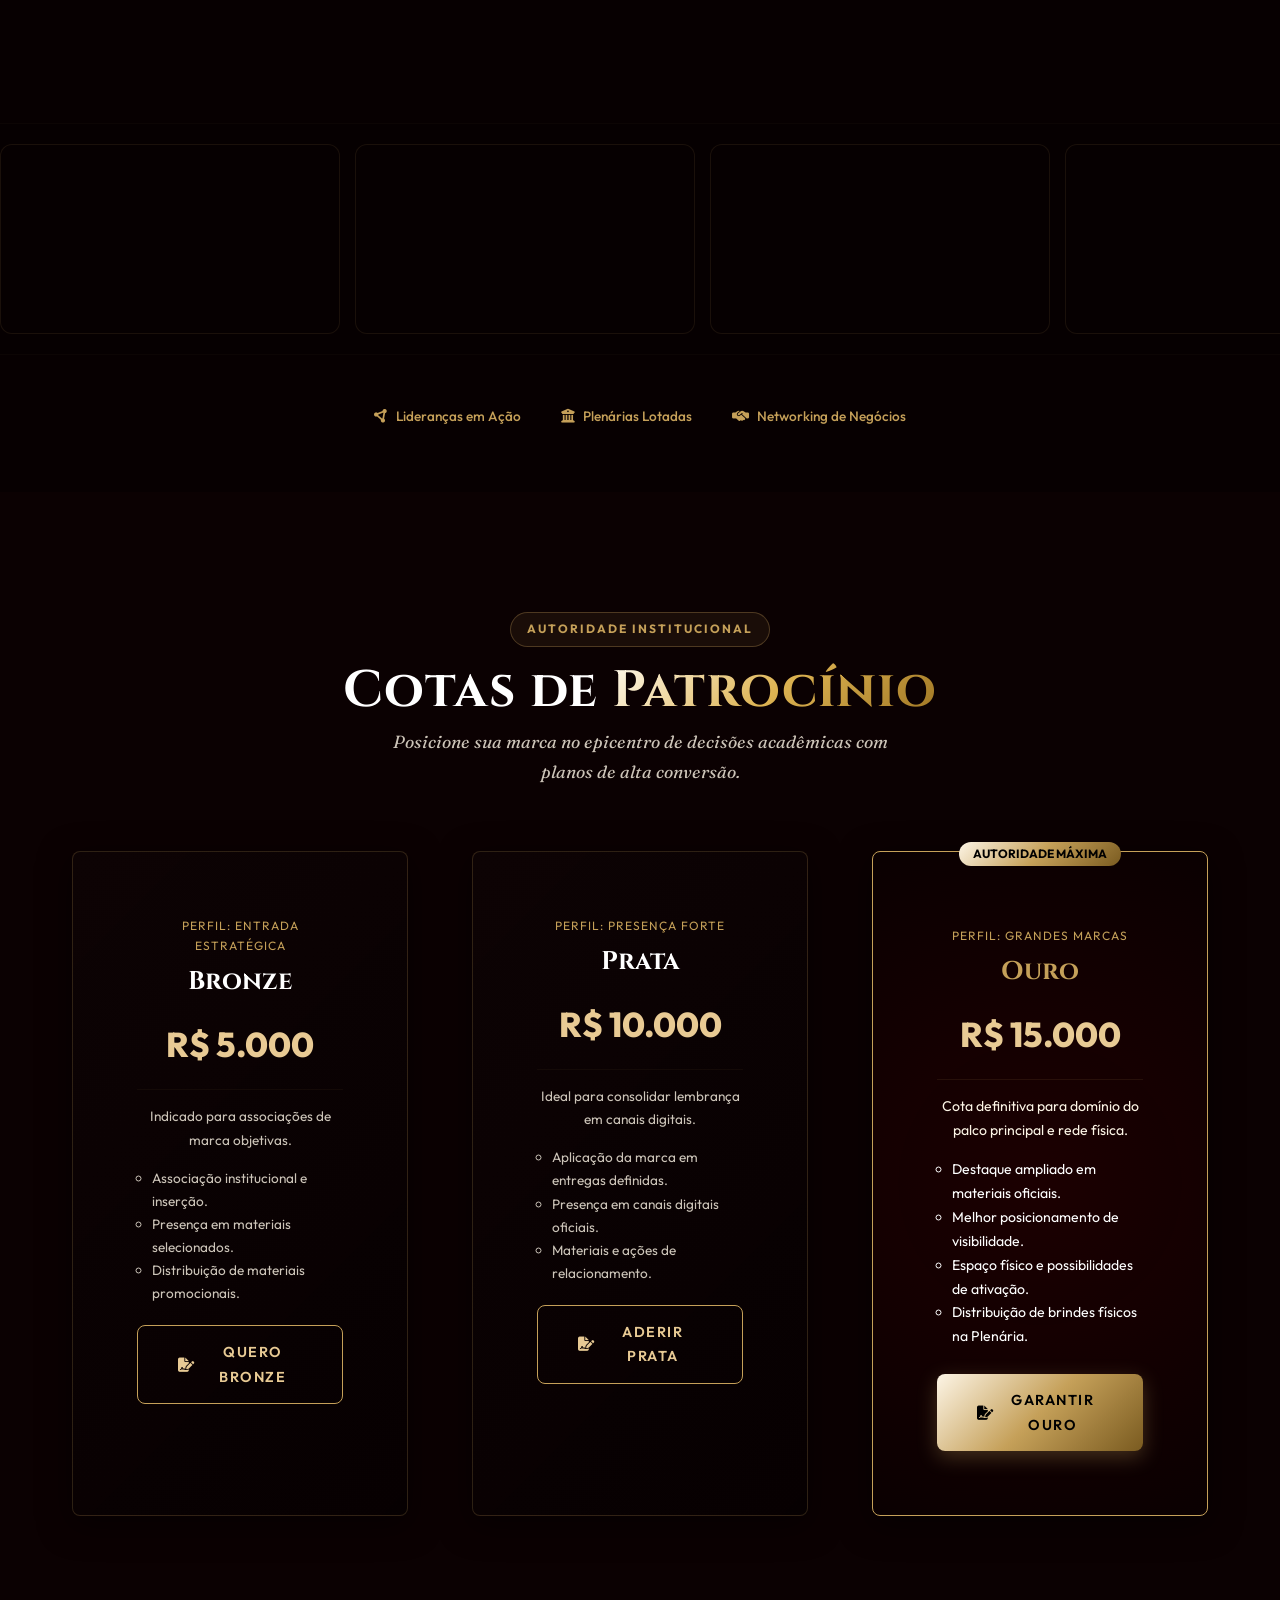
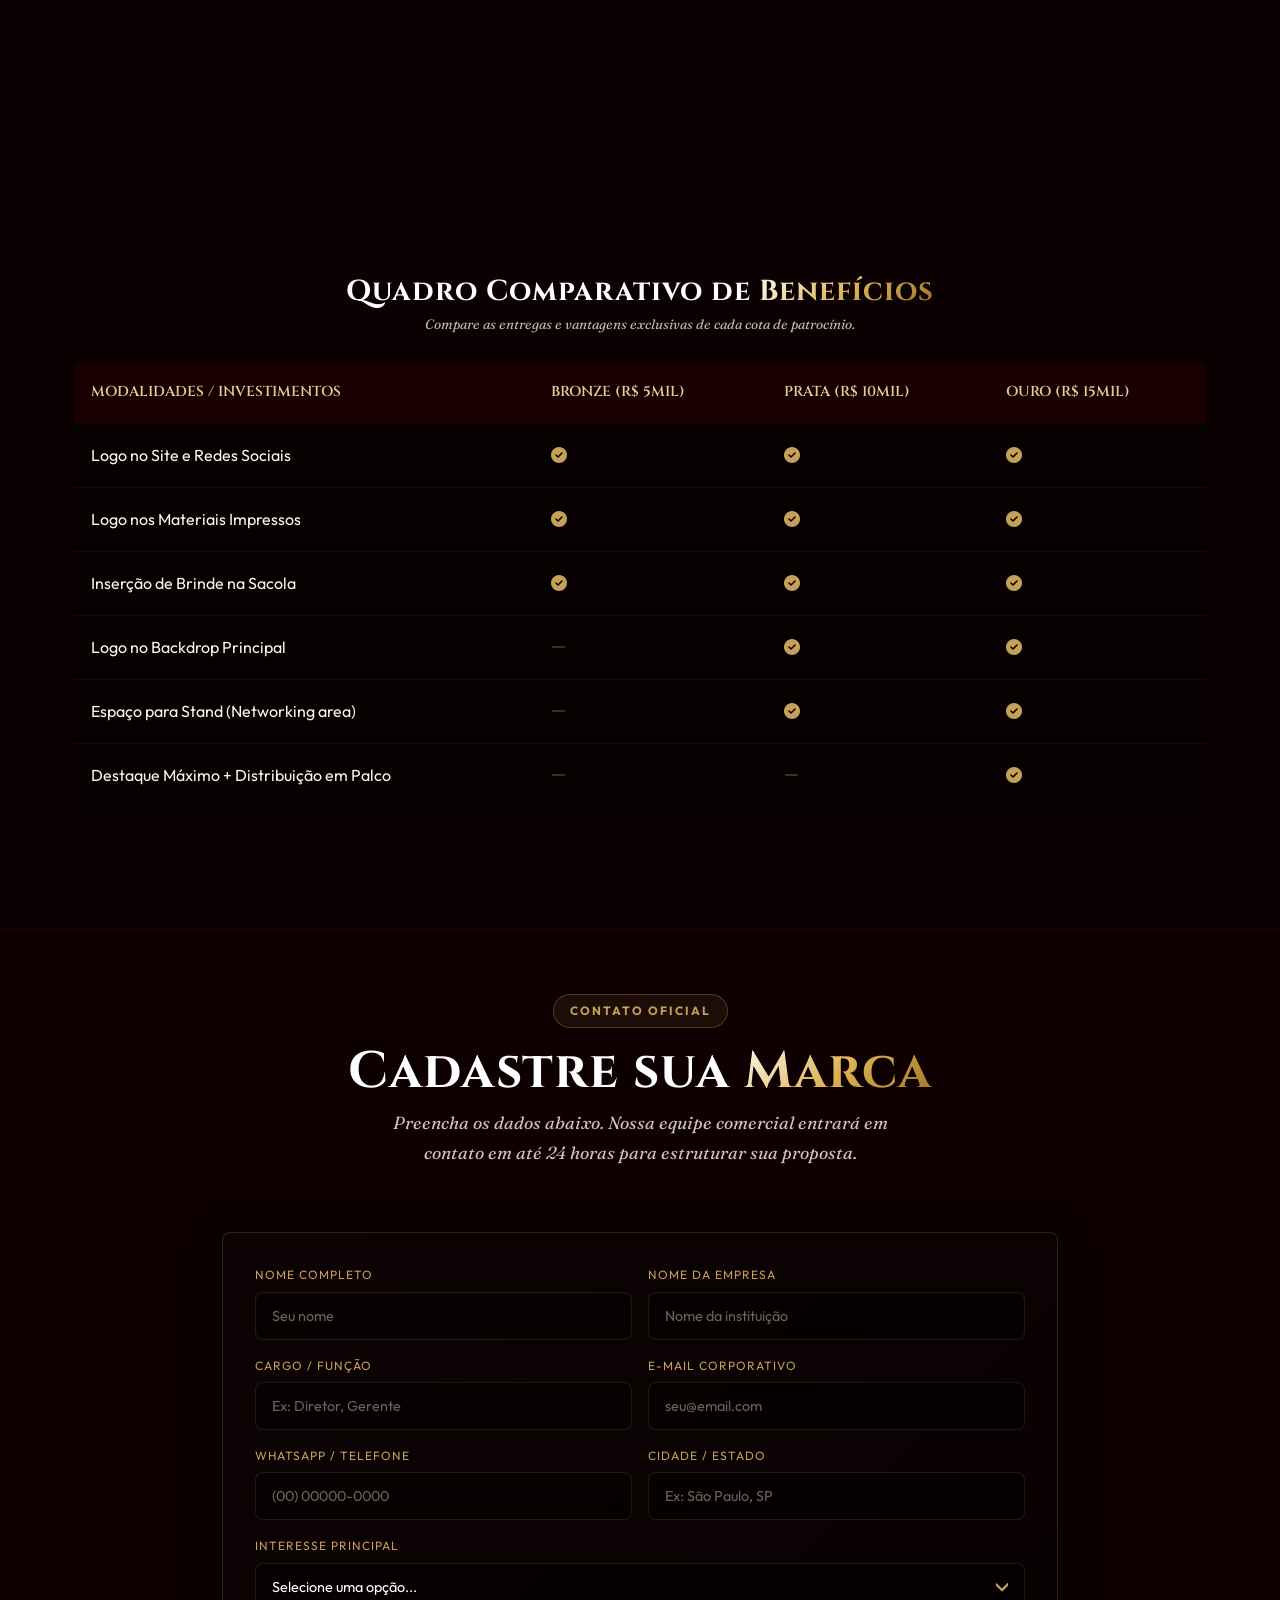
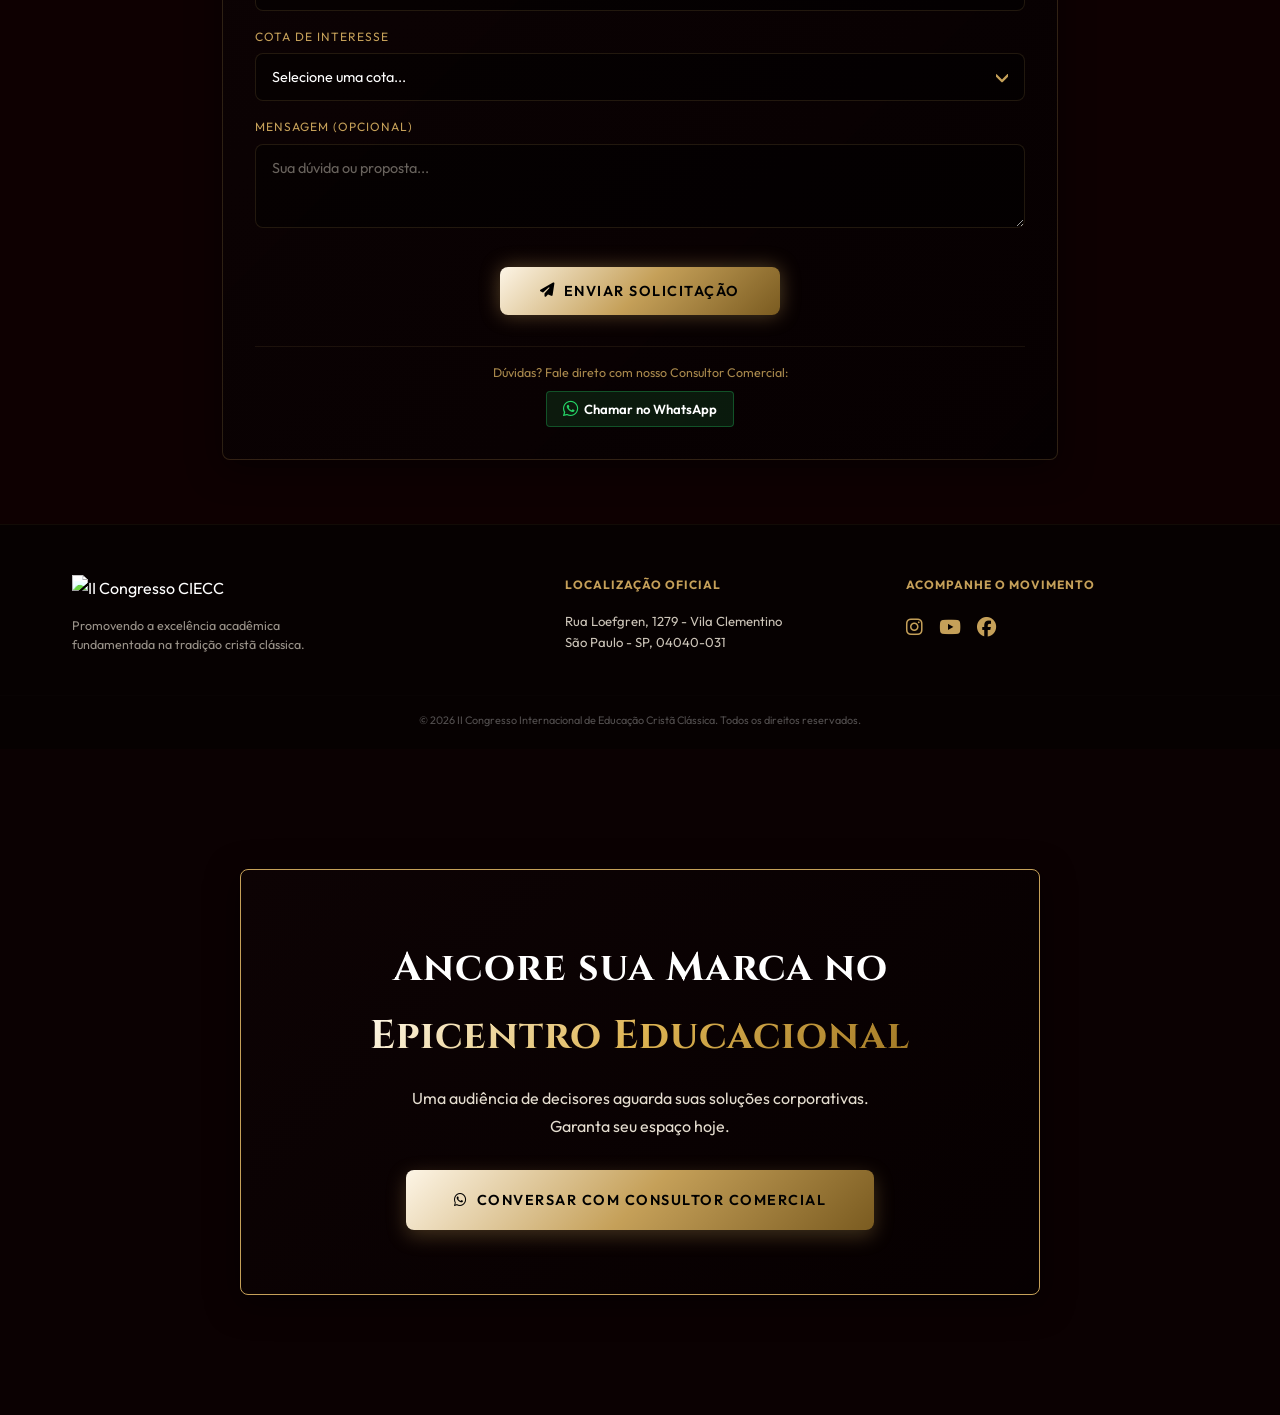
==== commit 196b9151: "fix(copy): remove quotes from hero hook tagline" ====
--- a/index.html
+++ b/index.html
@@ -64,7 +64,7 @@
         <div class="container hero-content">
             <!-- Hook Hook Frase -->
             <p style="font-family: var(--font-serif); font-size: 1.28rem; font-style: italic; color: var(--gold-mid); margin-bottom: 25px; text-shadow: 0 2px 8px rgba(0,0,0,0.8); max-width: 600px; margin-left: auto; margin-right: auto; line-height: 1.4; opacity: 0.95;">
-                “Há marcas que apenas aparecem. E há marcas que passam a fazer parte de um movimento.”
+                Há marcas que apenas aparecem. E há marcas que passam a fazer parte de um movimento.
             </p>
             <span class="section-tag" style="font-size: 0.65rem; padding: 4px 14px;">Plataforma Nacional de Influência</span>
             <h1 class="hero-title">
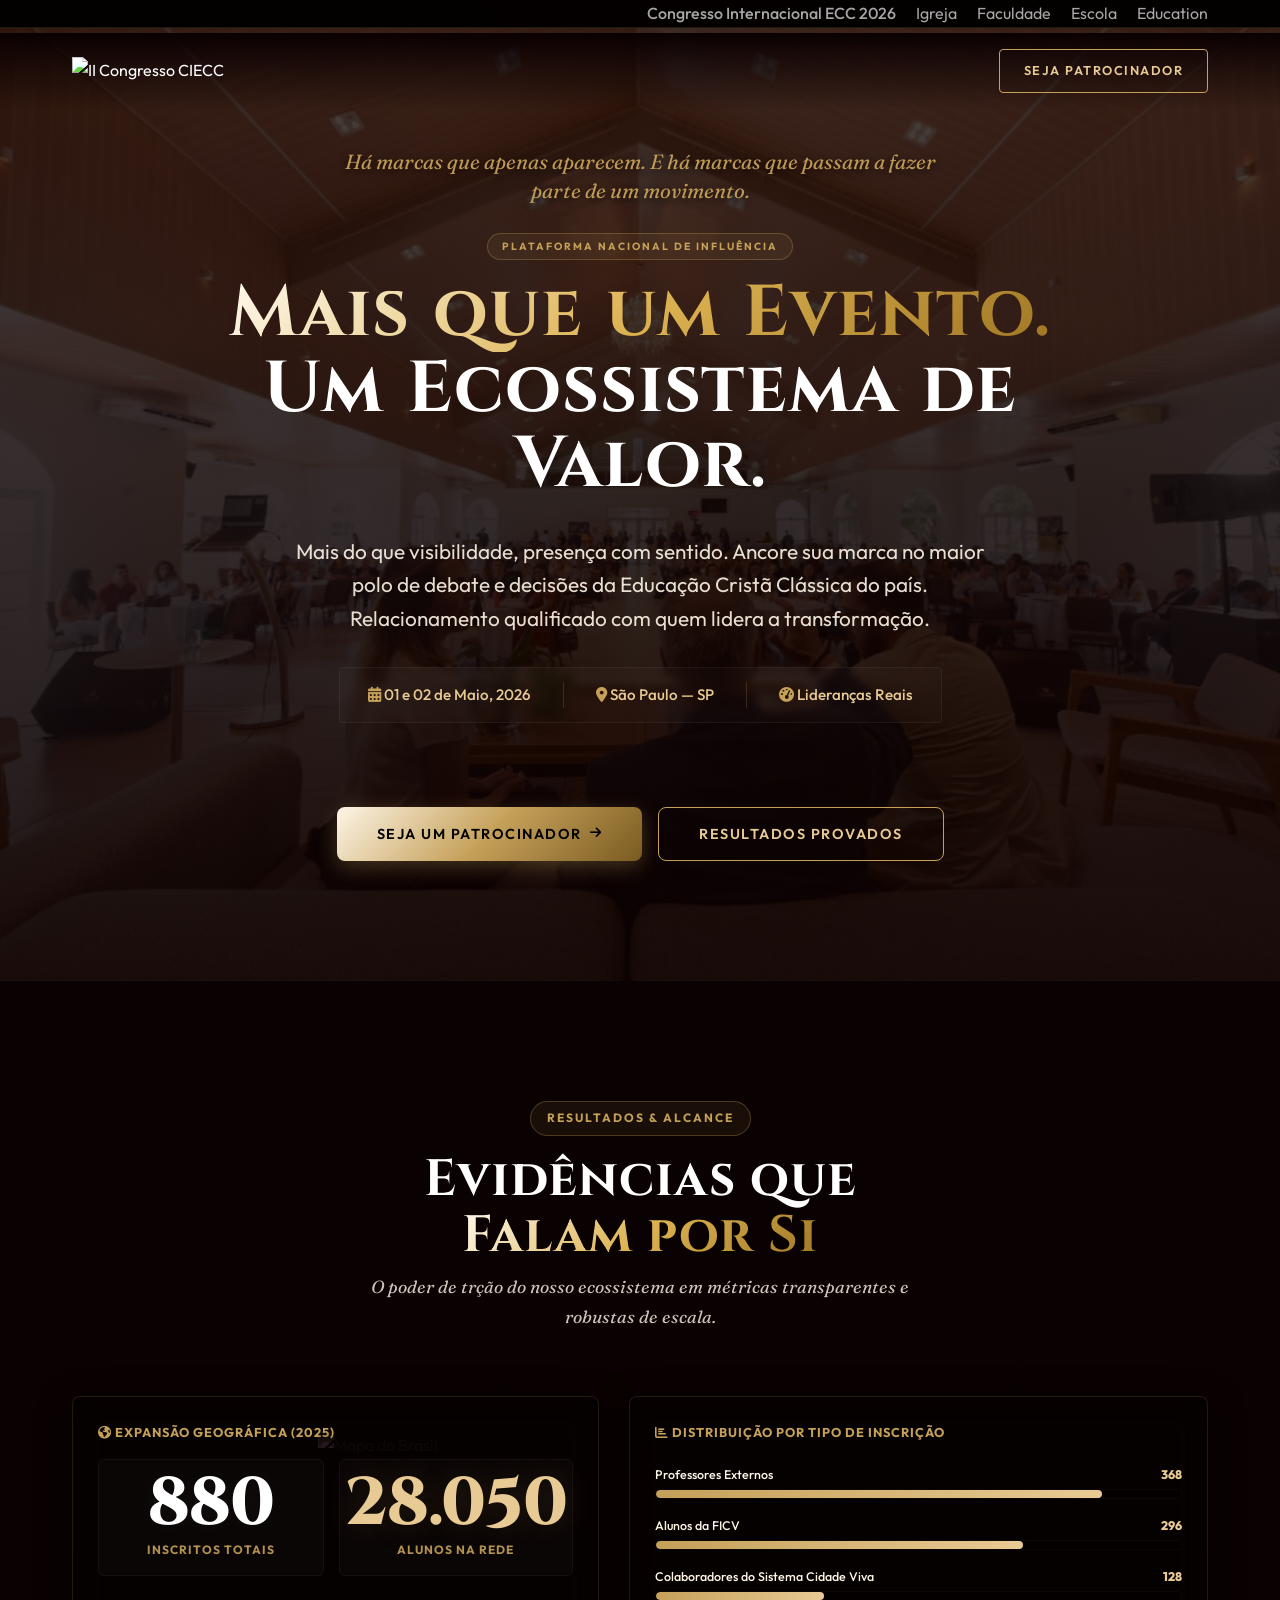
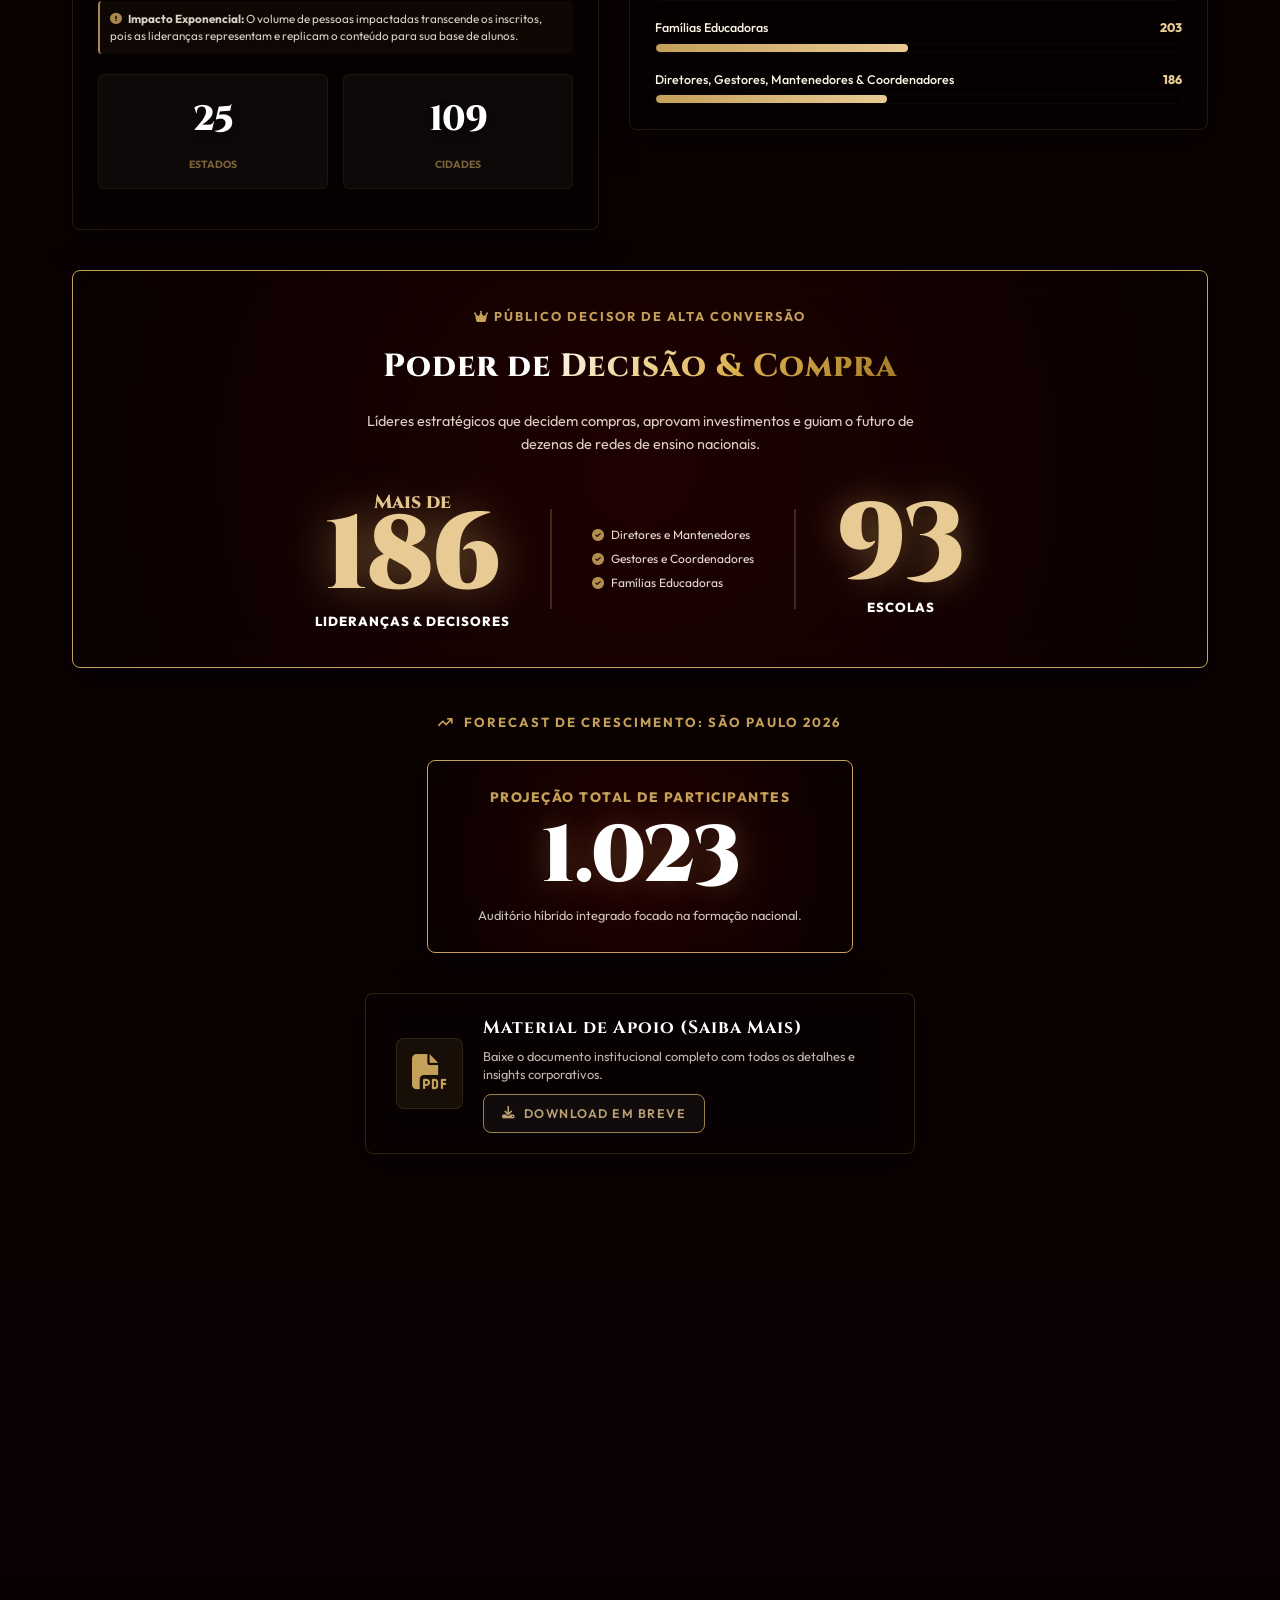
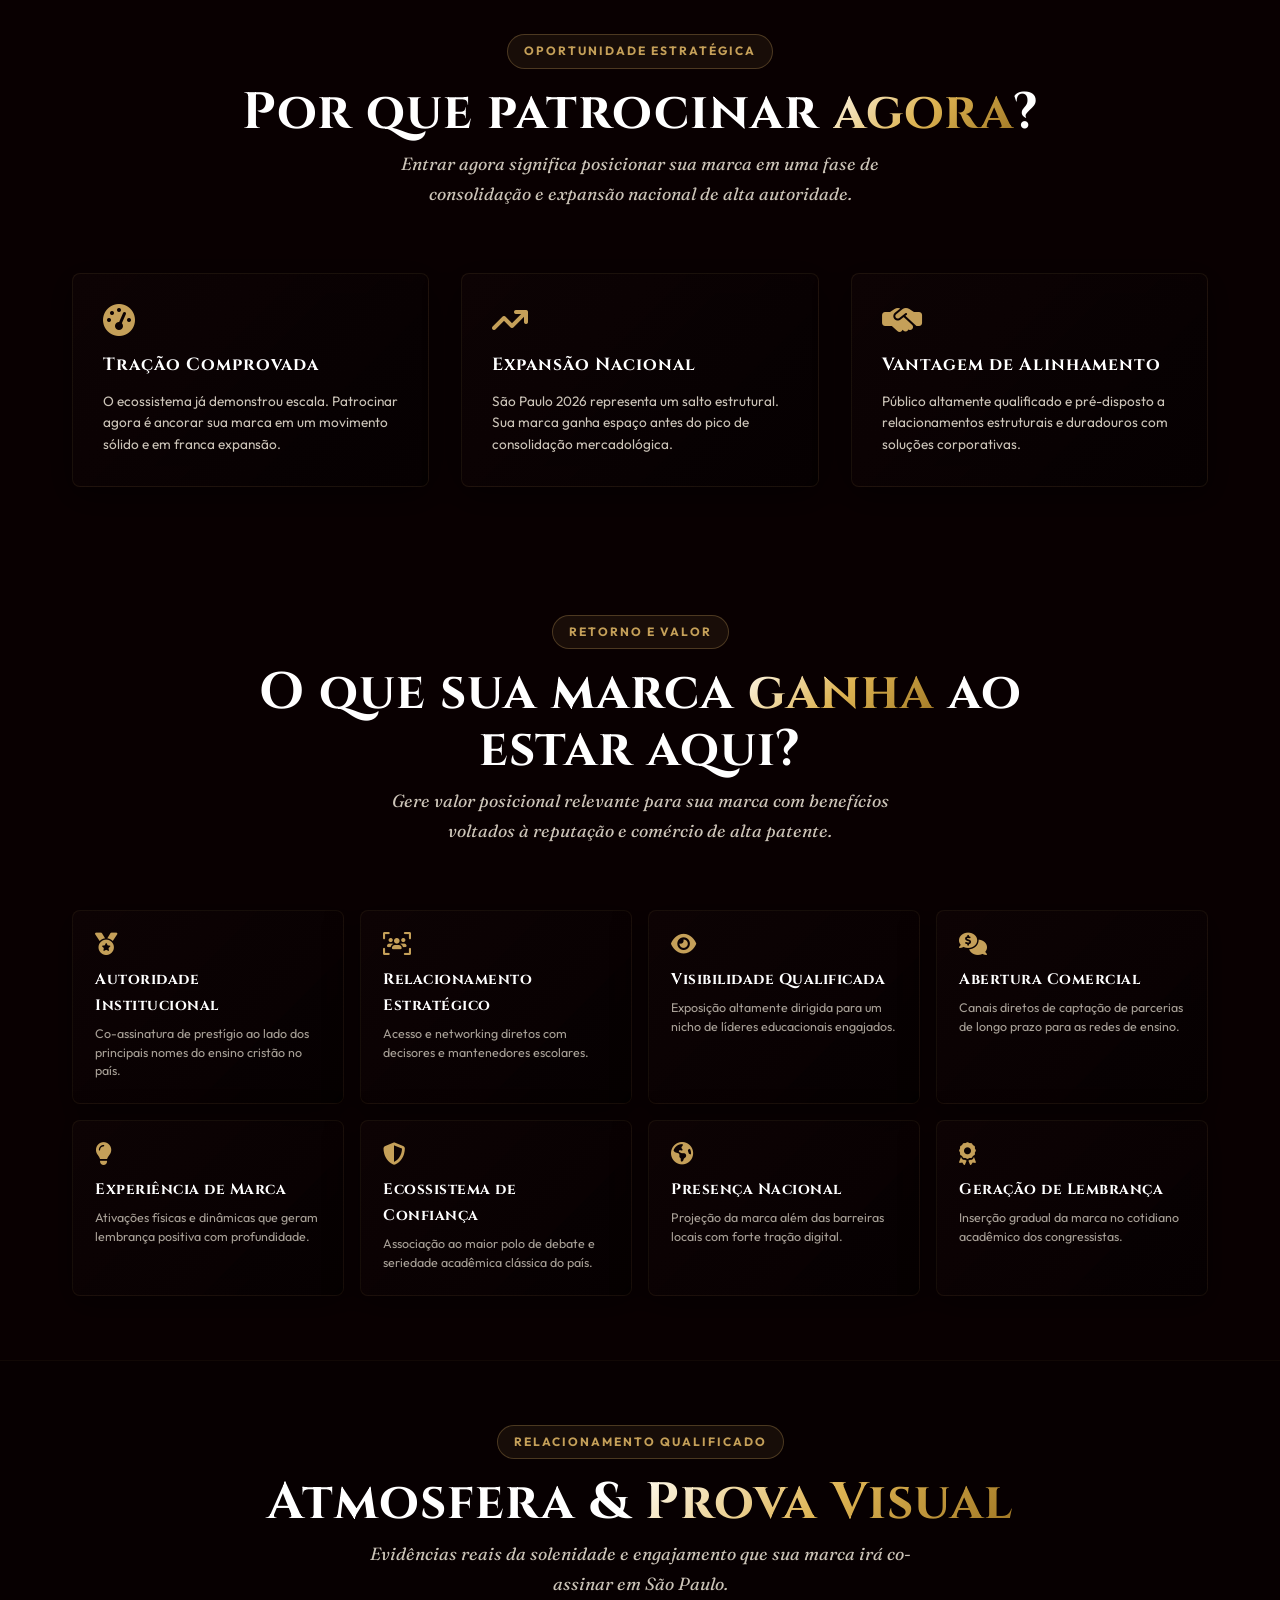
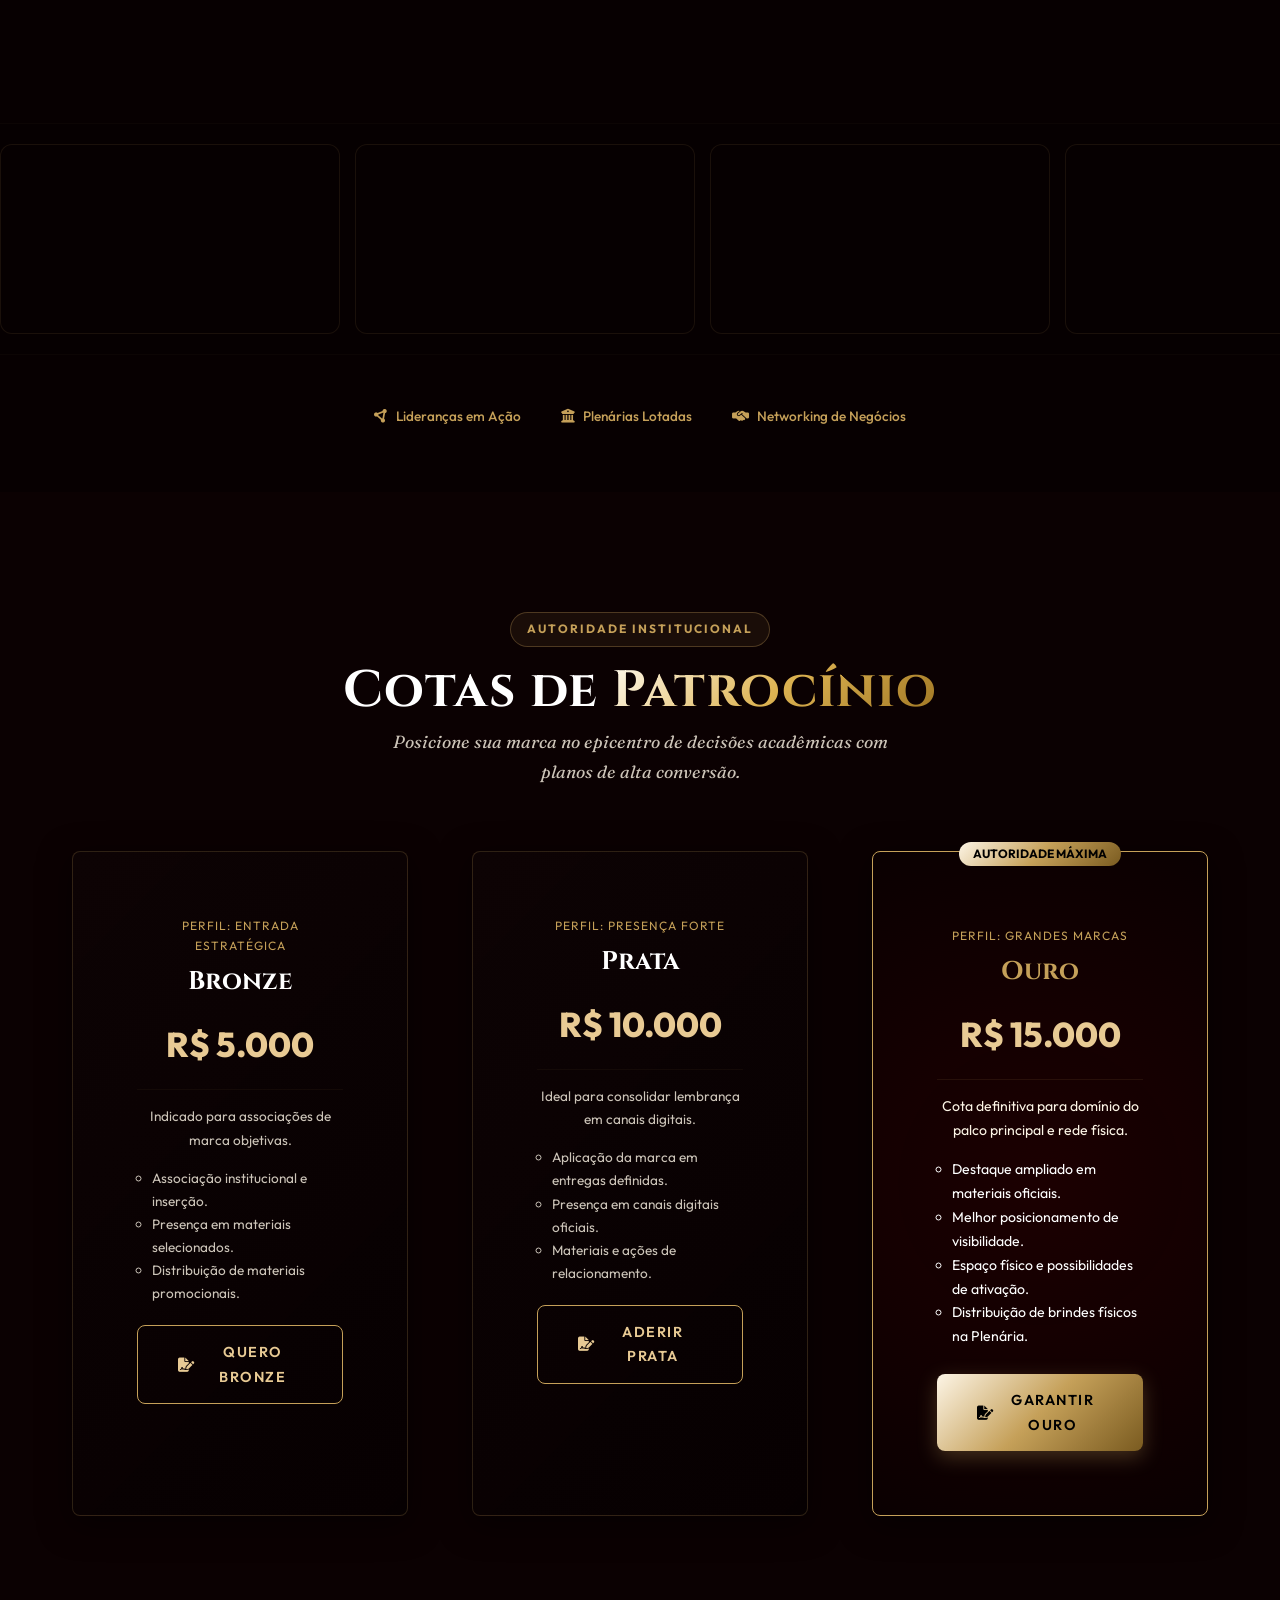
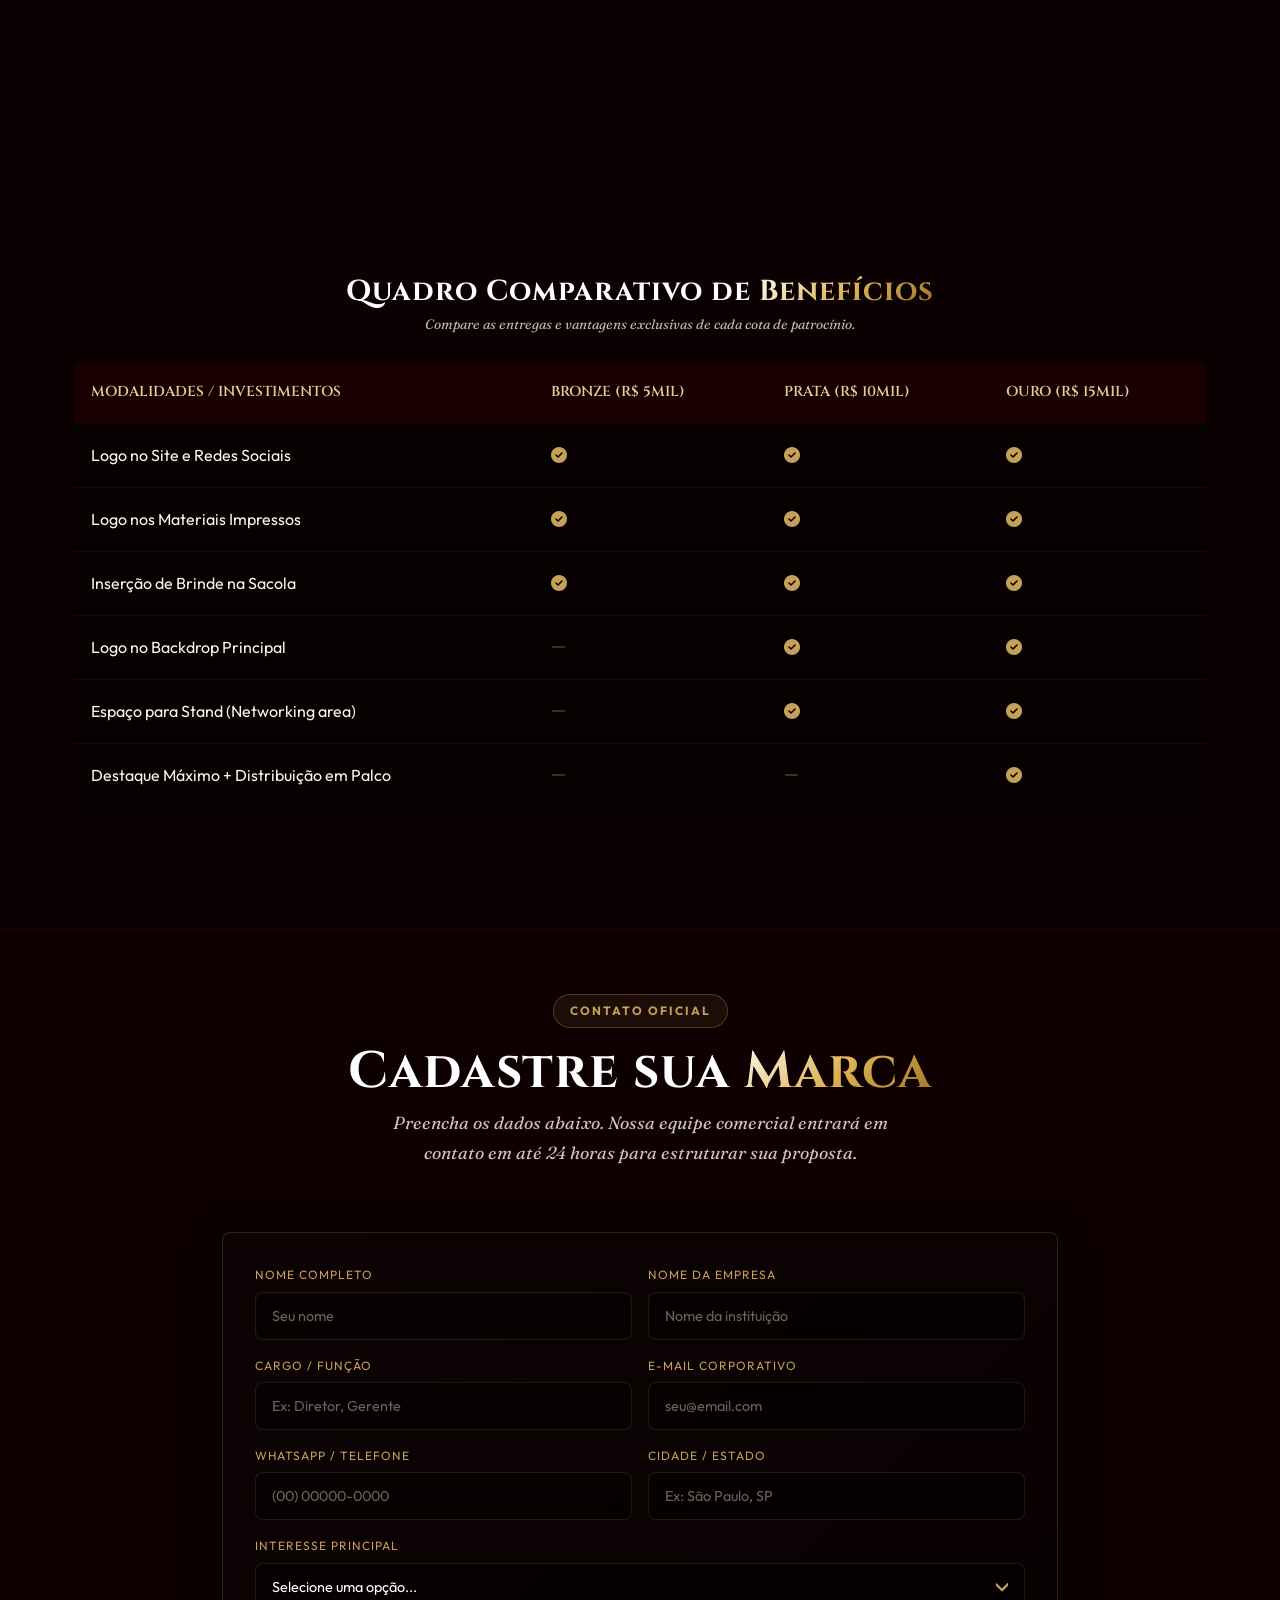
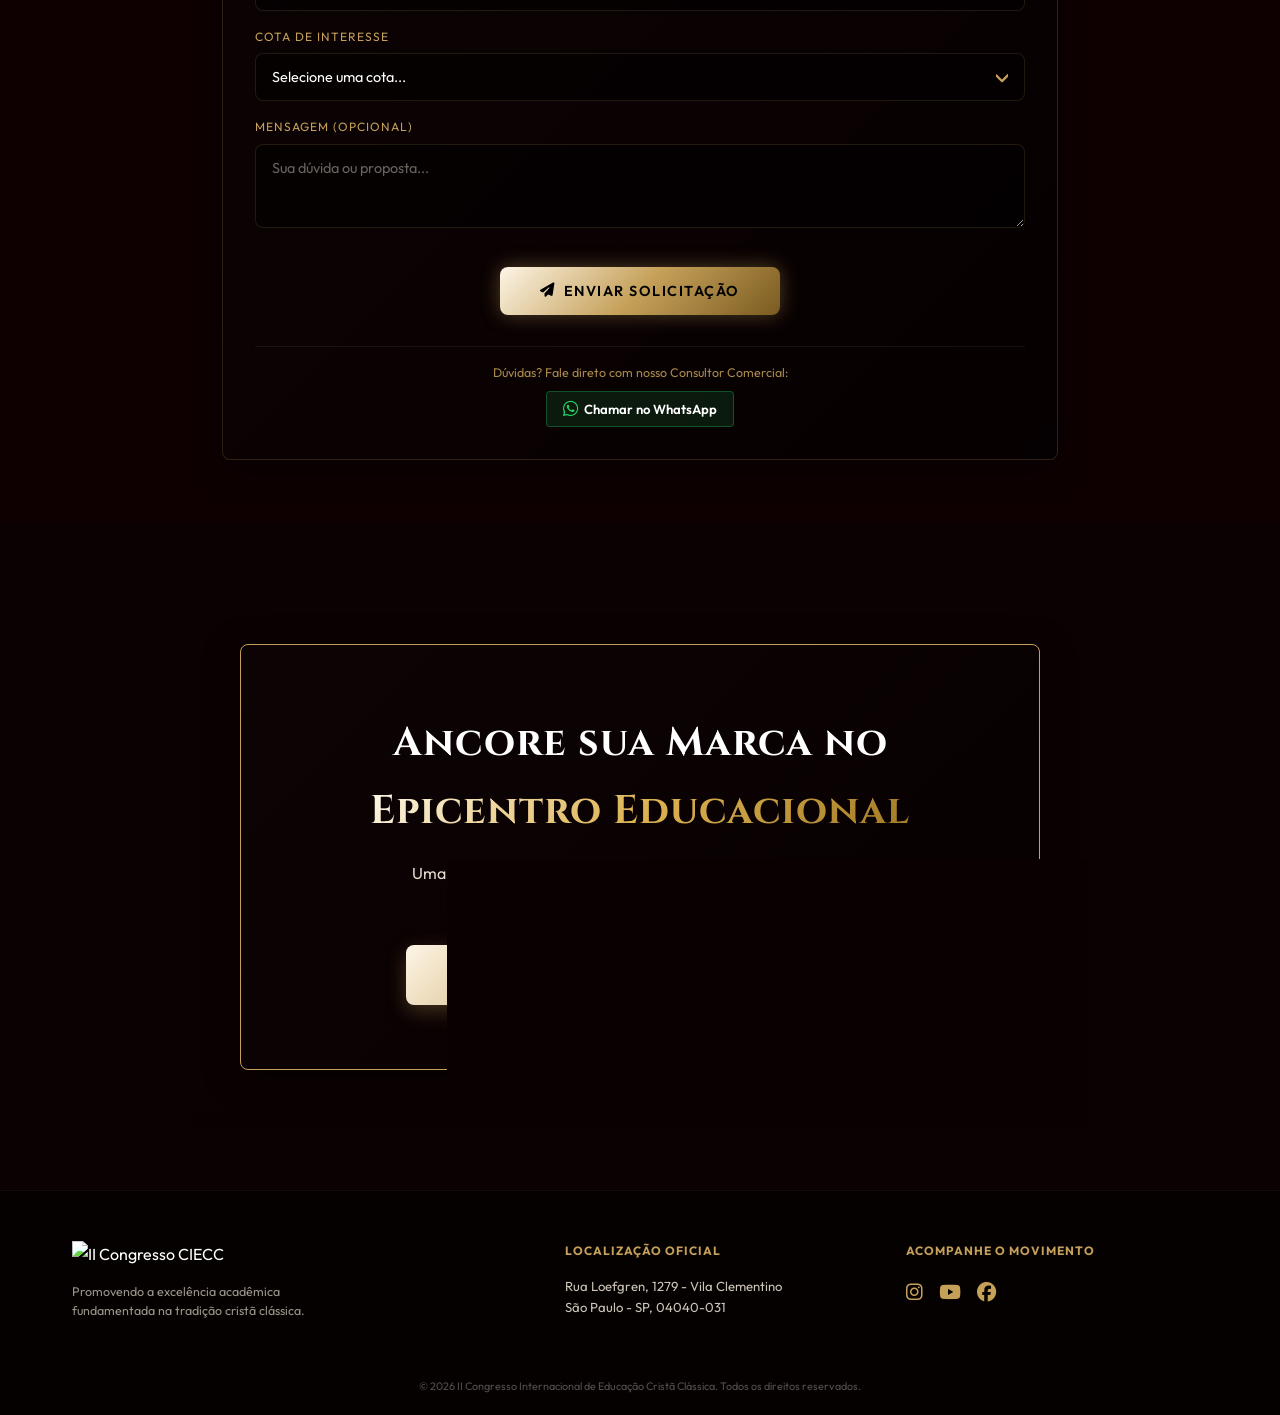
==== commit 06fa8a8a: "fix(layout): invert order of Footer and CTA Final Section" ====
--- a/index.html
+++ b/index.html
@@ -633,7 +633,18 @@
         </div>
     </section>
 
-    <!-- 13. FOOTER EXECUTIVO -->
+    <!-- 13. CTA FINAL INVERTIDO -->
+    <section class="cta-final-section">
+        <div class="container">
+            <div class="glass-card" style="padding: var(--gap-lg); text-align: center; max-width: 800px; margin: 0 auto; border-color: var(--gold-mid);">
+                <h2 style="font-size: 2.5rem; margin-bottom: 15px;">Ancore sua Marca no <span class="text-gradient">Epicentro Educacional</span></h2>
+                <p style="color: var(--gold-highlight); opacity: 0.9; margin-bottom: 30px; max-width: 500px; margin: 0 auto 30px;">Uma audiência de decisores aguarda suas soluções corporativas. Garanta seu espaço hoje.</p>
+                <a href="https://wa.me/5583981957737?text=Olá!%20Gostaria%20de%20conversar%20com%20um%20consultor%20sobre%20as%20Cotas%20de%20Patrocínio%20do%20CIECC%202026" target="_blank" class="btn btn-primary" style="padding: 18px 48px;"><i class="fa-brands fa-whatsapp" style="margin-right:8px;"></i> Conversar com Consultor Comercial</a>
+            </div>
+        </div>
+    </section>
+
+    <!-- 14. FOOTER EXECUTIVO -->
     <footer style="background: #060101; padding: 50px 0 20px 0; border-top: 1px solid rgba(197,160,89,0.06); text-align: left; position: relative; z-index: 2;">
         <div class="container footer-grid">
             <div>
@@ -657,15 +668,6 @@
             &copy; 2026 II Congresso Internacional de Educação Cristã Clássica. Todos os direitos reservados.
         </div>
     </footer>
-    <section class="cta-final-section">
-        <div class="container">
-            <div class="glass-card" style="padding: var(--gap-lg); text-align: center; max-width: 800px; margin: 0 auto; border-color: var(--gold-mid);">
-                <h2 style="font-size: 2.5rem; margin-bottom: 15px;">Ancore sua Marca no <span class="text-gradient">Epicentro Educacional</span></h2>
-                <p style="color: var(--gold-highlight); opacity: 0.9; margin-bottom: 30px; max-width: 500px; margin: 0 auto 30px;">Uma audiência de decisores aguarda suas soluções corporativas. Garanta seu espaço hoje.</p>
-                <a href="https://wa.me/5583981957737?text=Olá!%20Gostaria%20de%20conversar%20com%20um%20consultor%20sobre%20as%20Cotas%20de%20Patrocínio%20do%20CIECC%202026" target="_blank" class="btn btn-primary" style="padding: 18px 48px;"><i class="fa-brands fa-whatsapp" style="margin-right:8px;"></i> Conversar com Consultor Comercial</a>
-            </div>
-        </div>
-    </section>
 
     <!-- Bottom Nav Bar para Mobile -->
     <div class="bottom-nav">
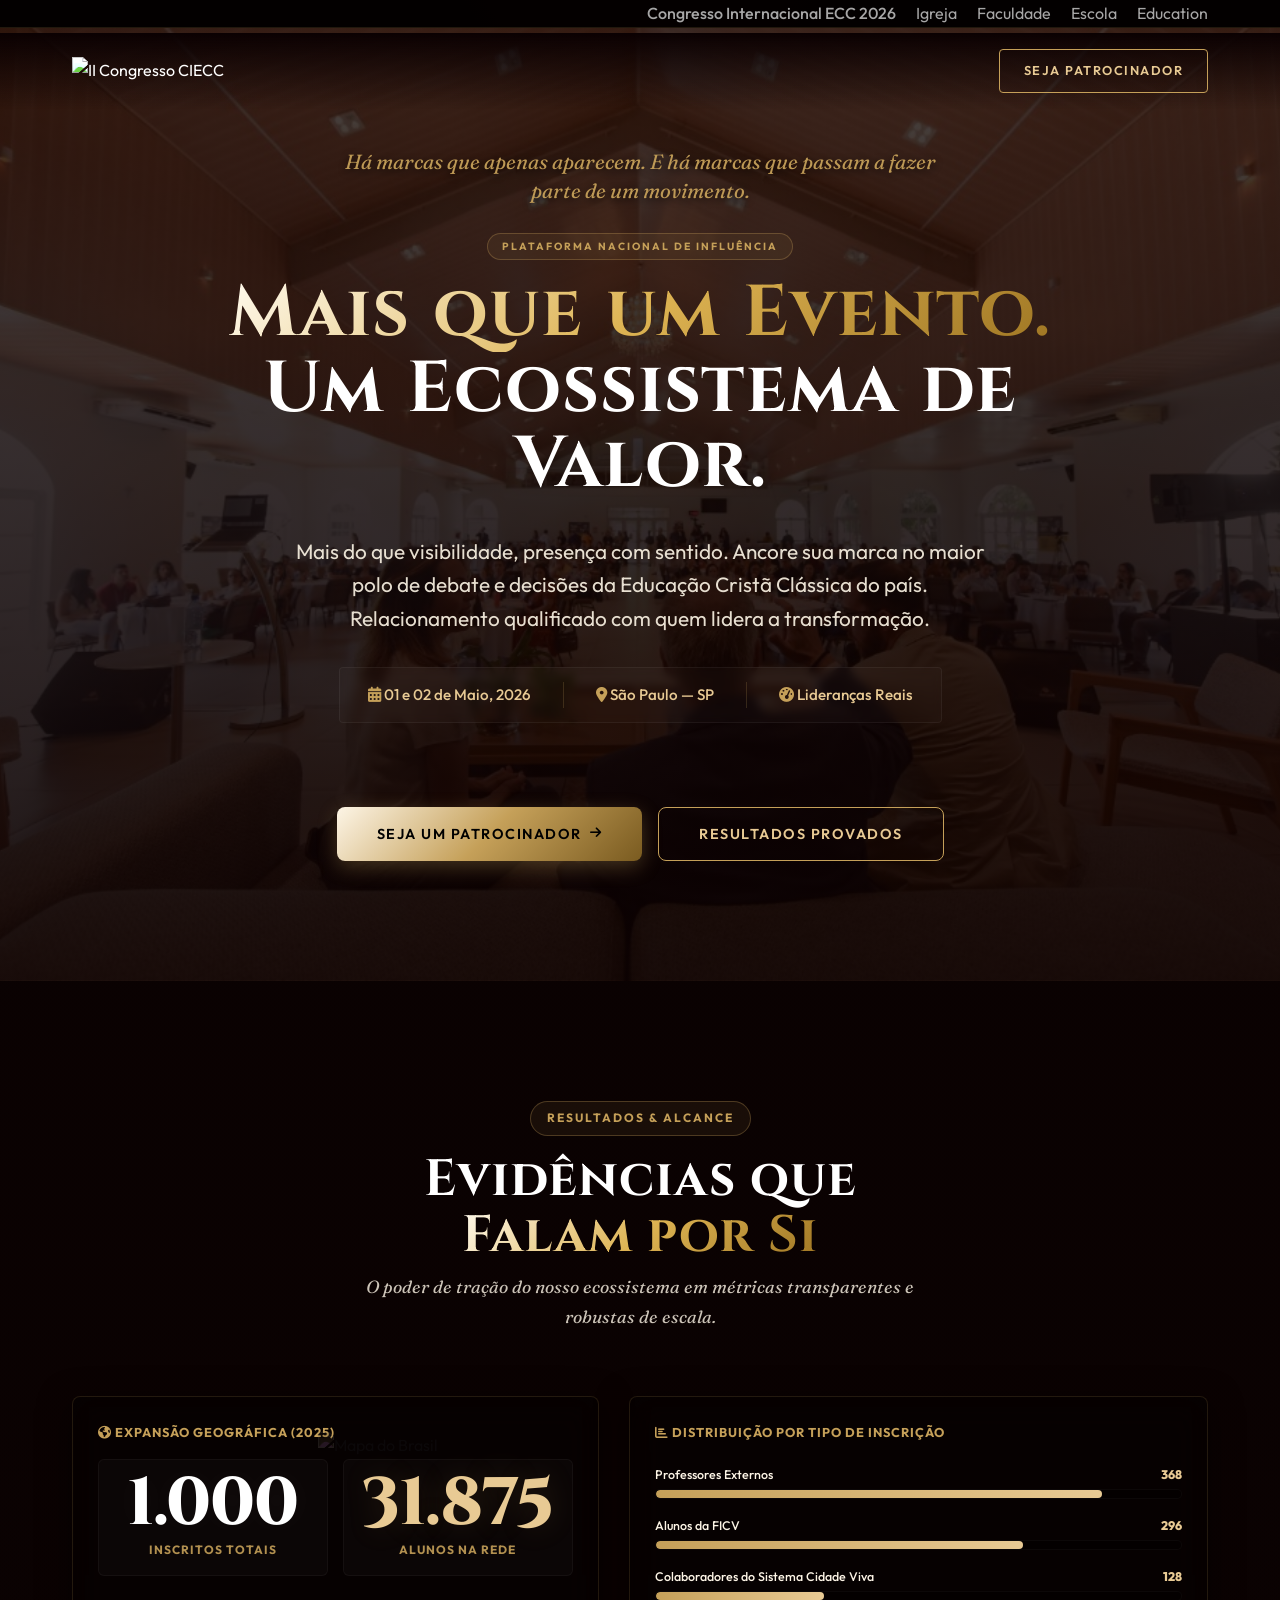
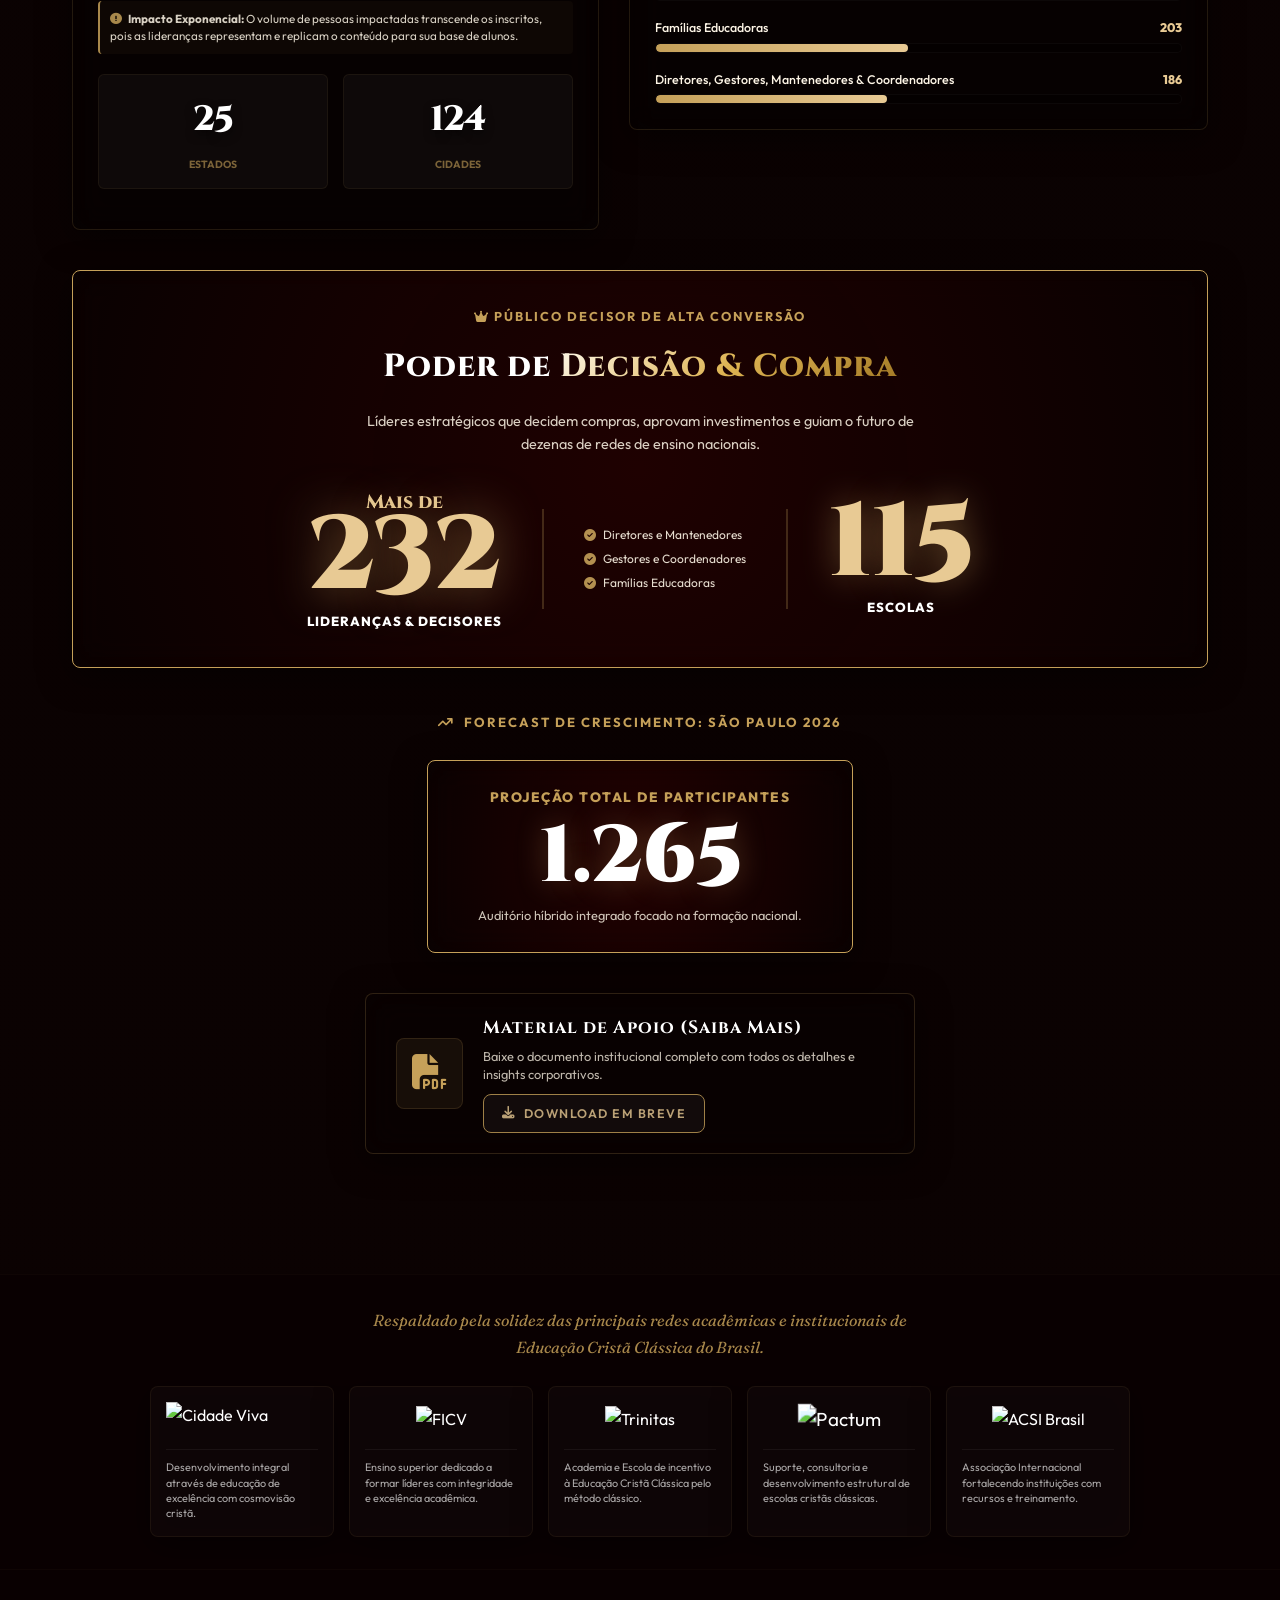
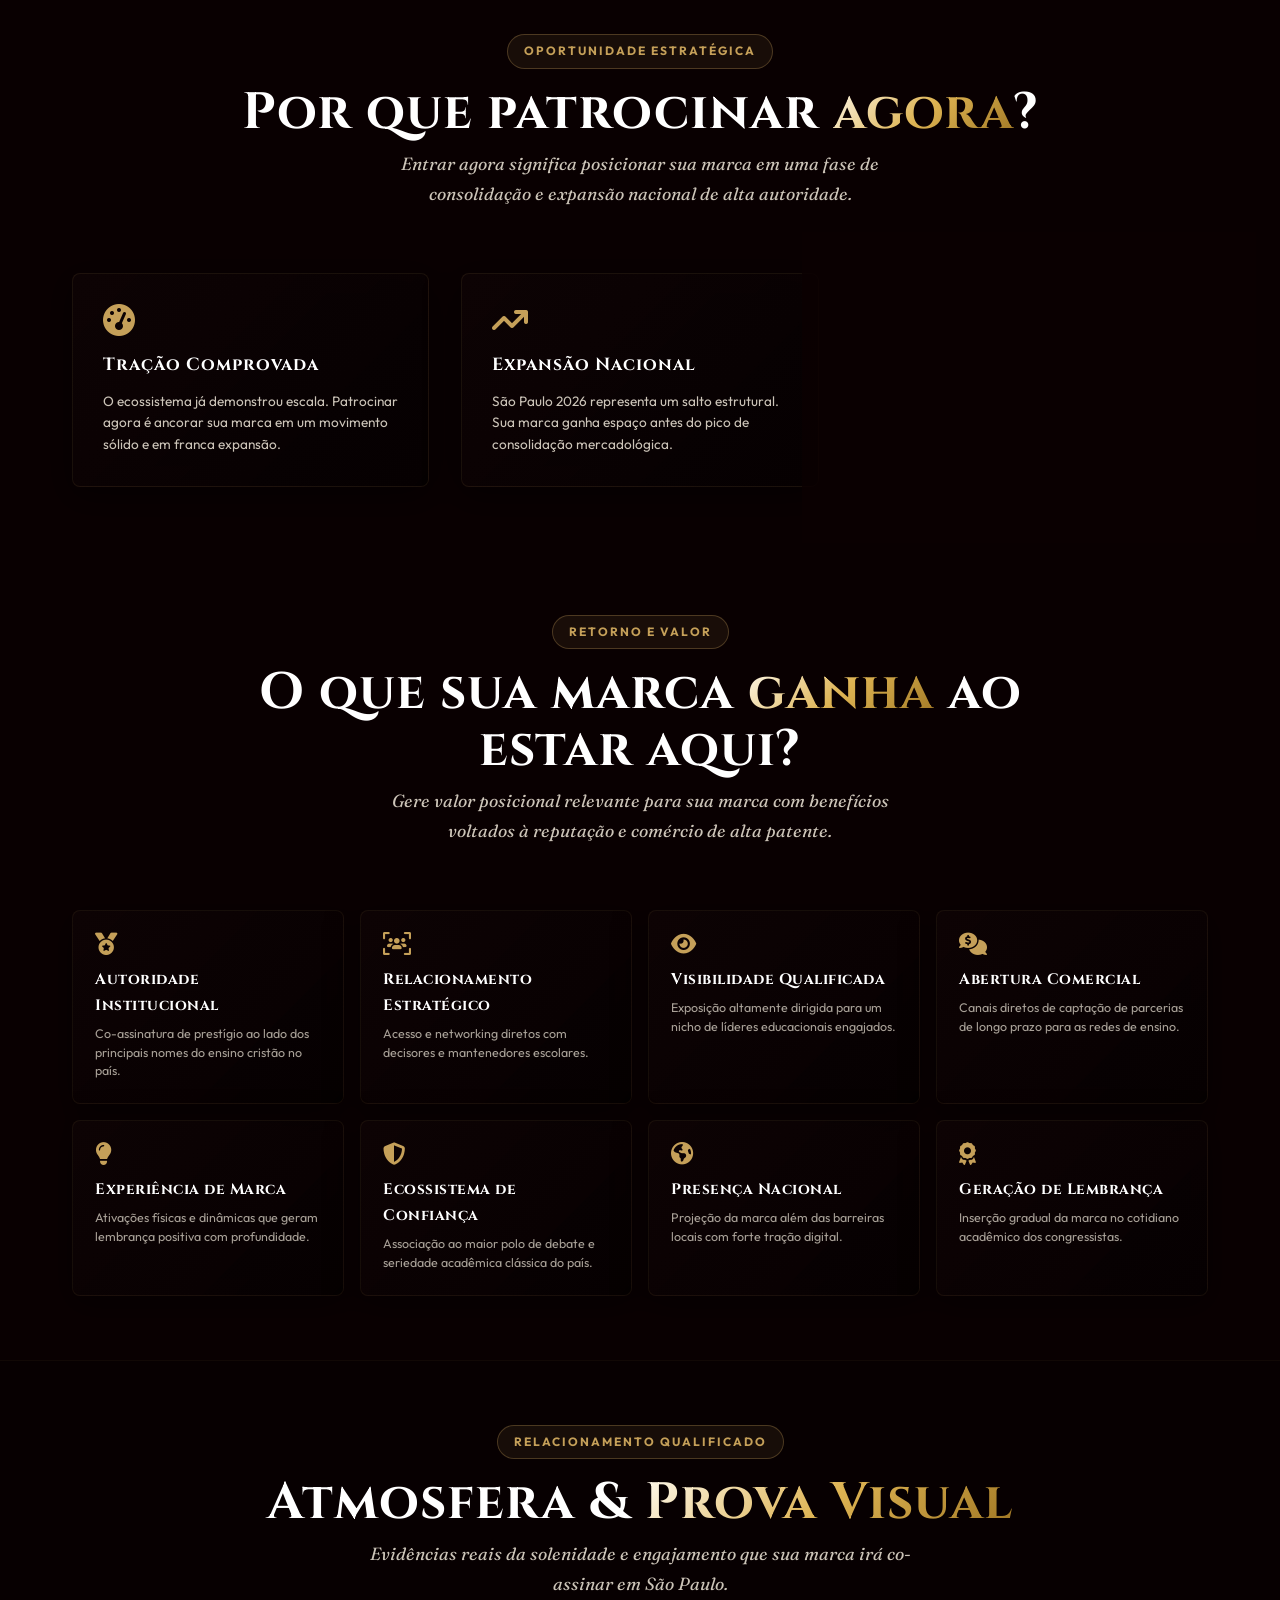
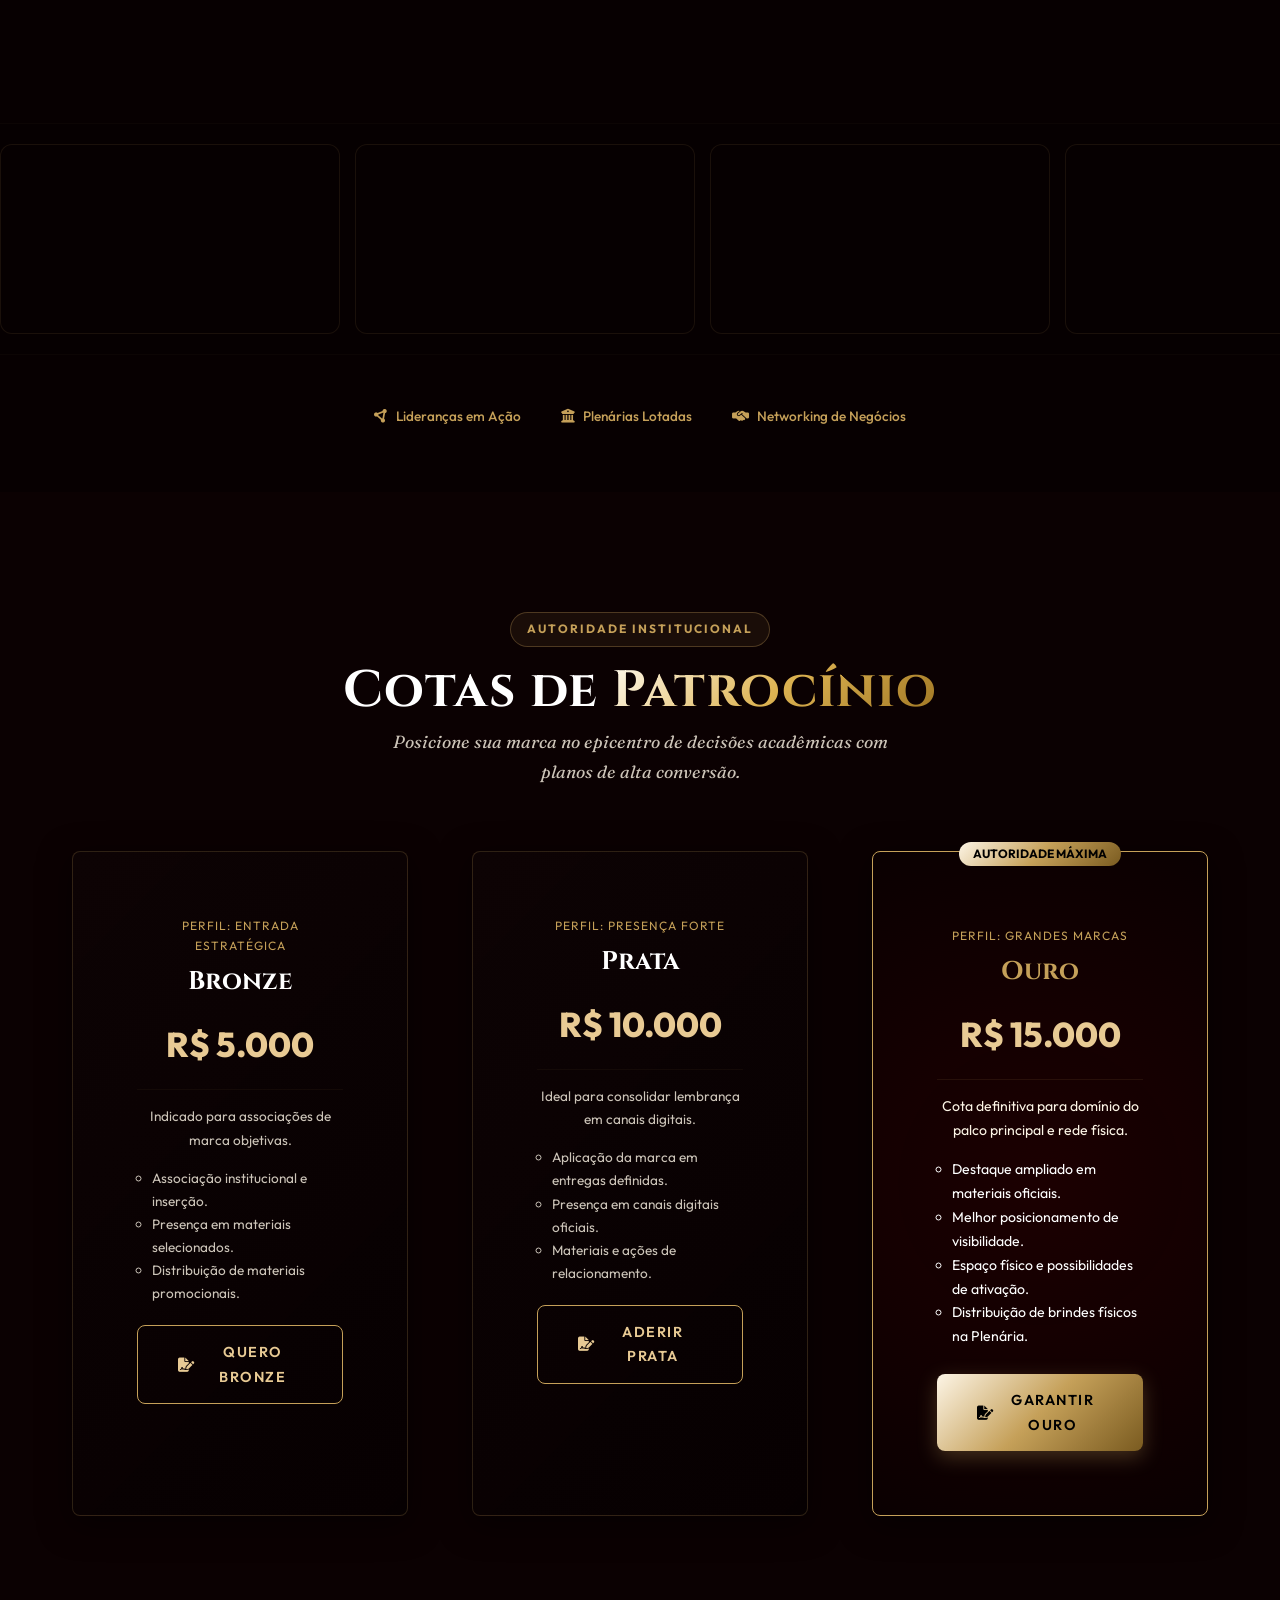
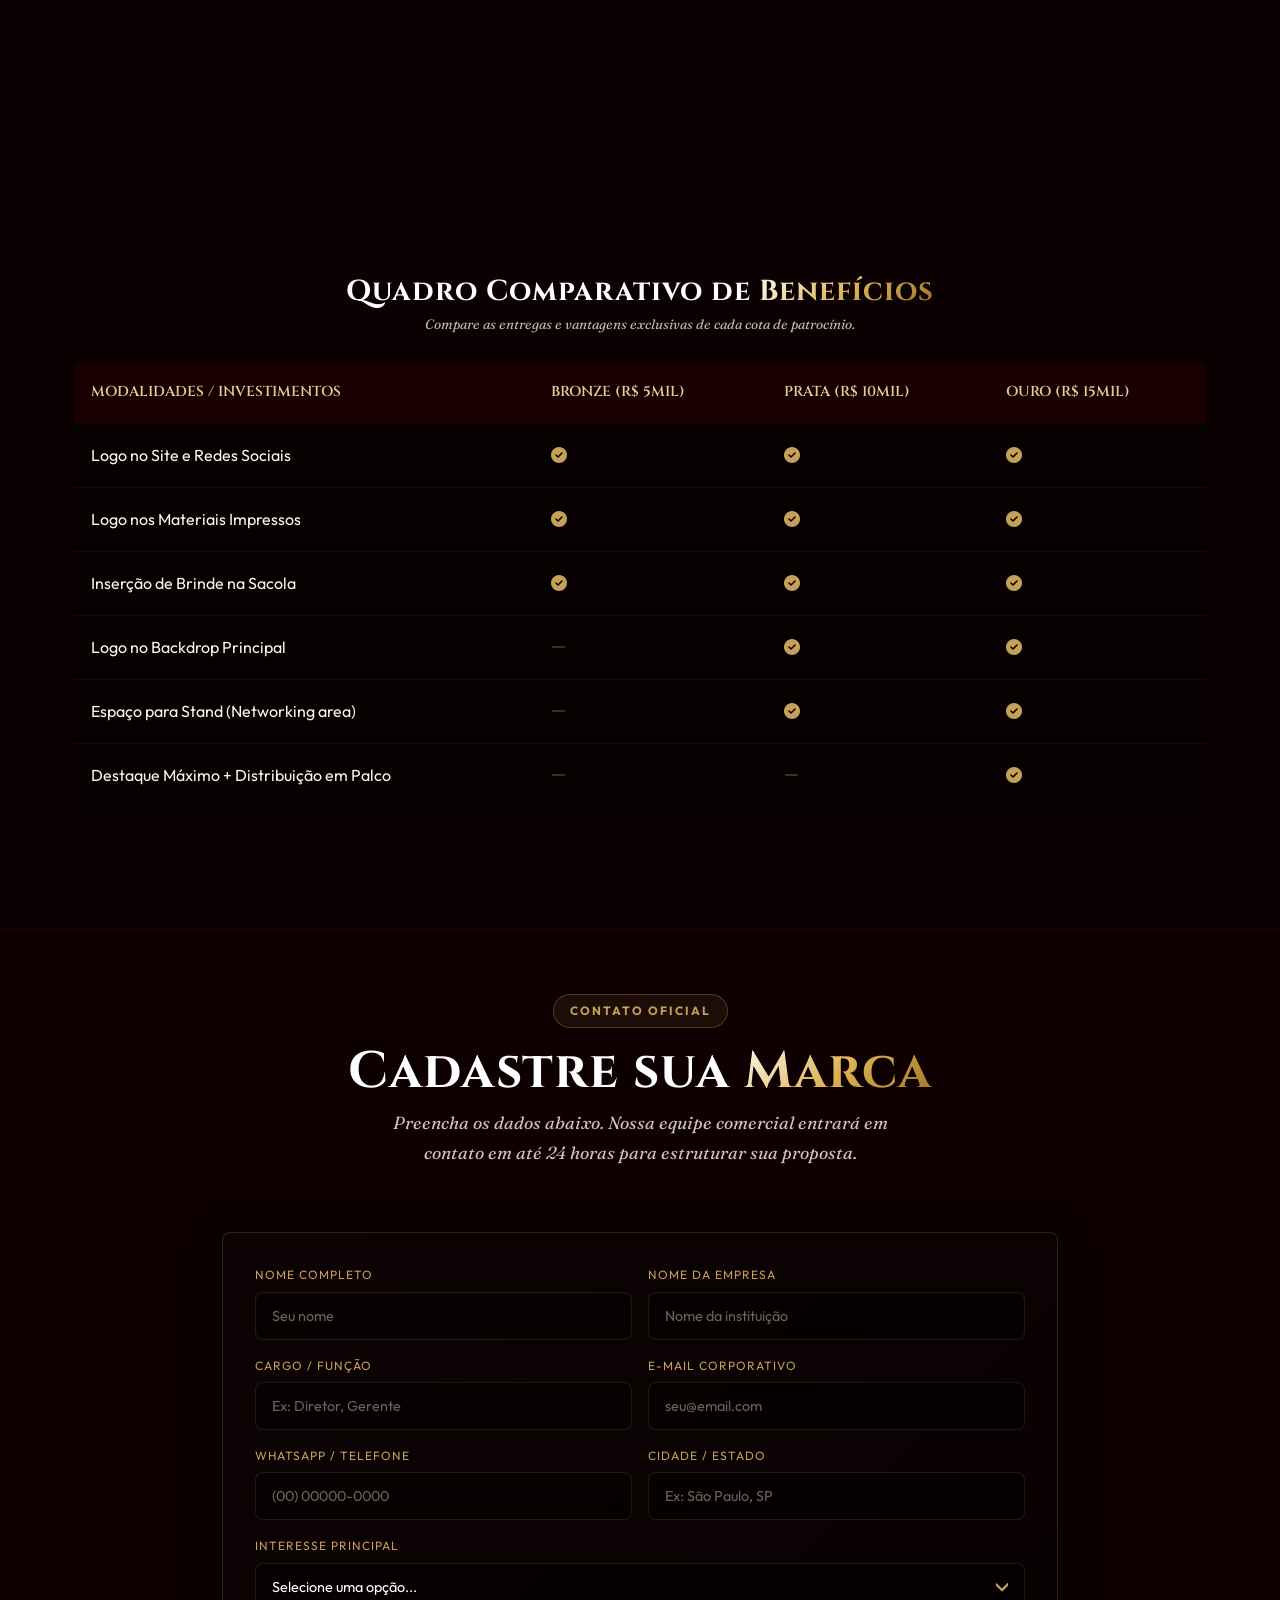
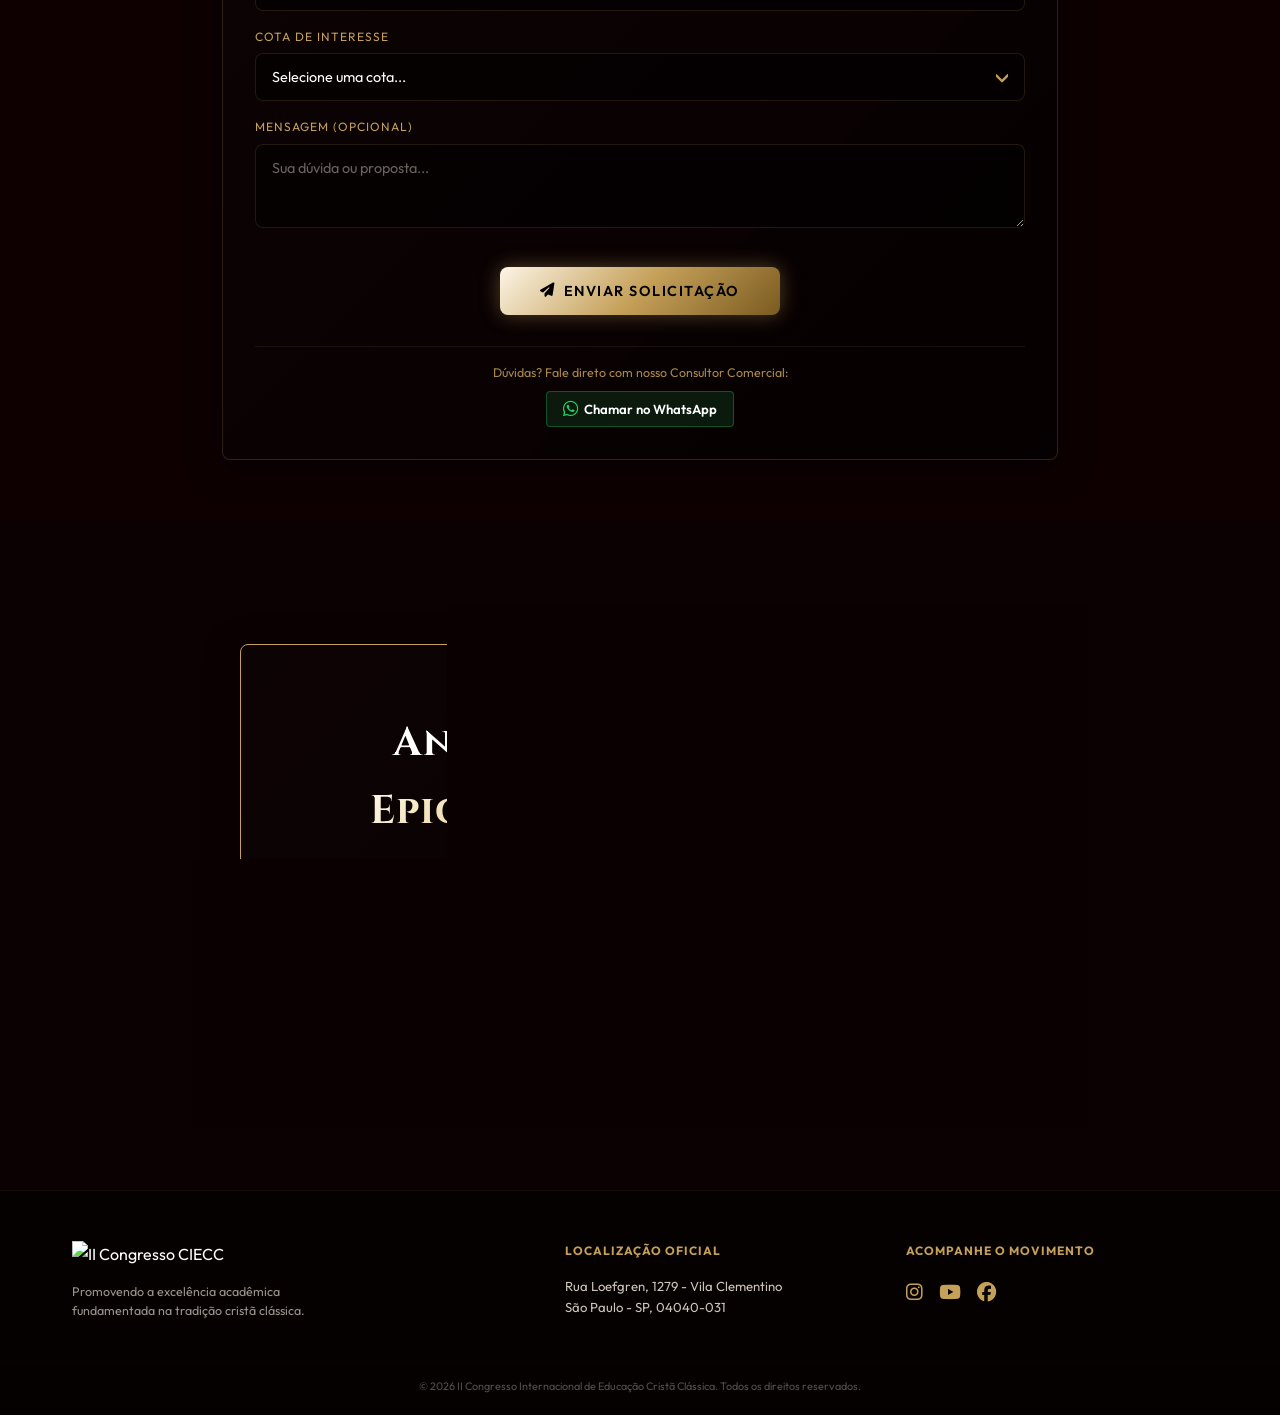
==== commit adfd3543: "fix(typo): corrige trção para tração no subtítulo do dashboard" ====
--- a/index.html
+++ b/index.html
@@ -94,7 +94,7 @@
             <div class="section-header">
                 <span class="section-tag">Resultados & Alcance</span>
                 <h2 class="section-title">Evidências que <span class="text-gradient">Falam por Si</span></h2>
-                <p class="section-subtitle">O poder de trção do nosso ecossistema em métricas transparentes e robustas de escala.</p>
+                <p class="section-subtitle">O poder de tração do nosso ecossistema em métricas transparentes e robustas de escala.</p>
             </div>
 
             <!-- ROW 1: RESULTADOS 2025 (MAPA + AUDIENCIA) -->
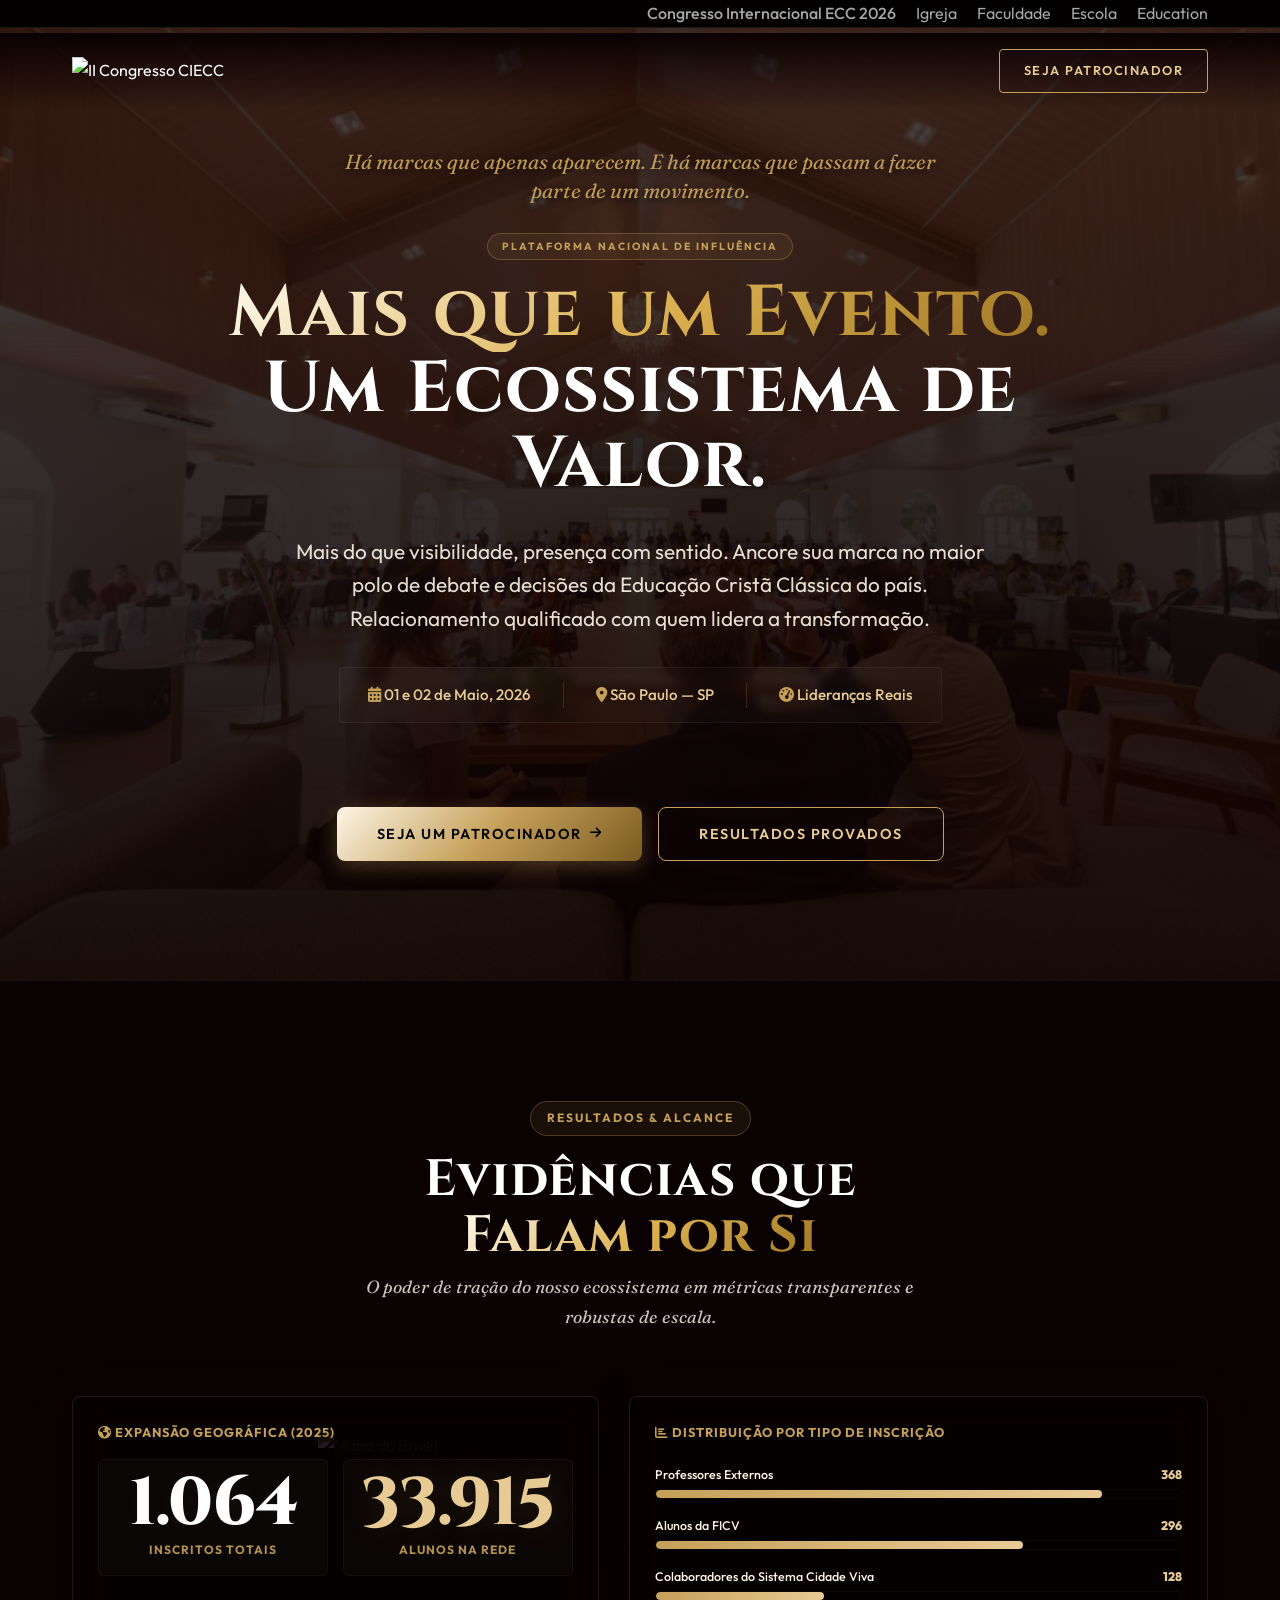
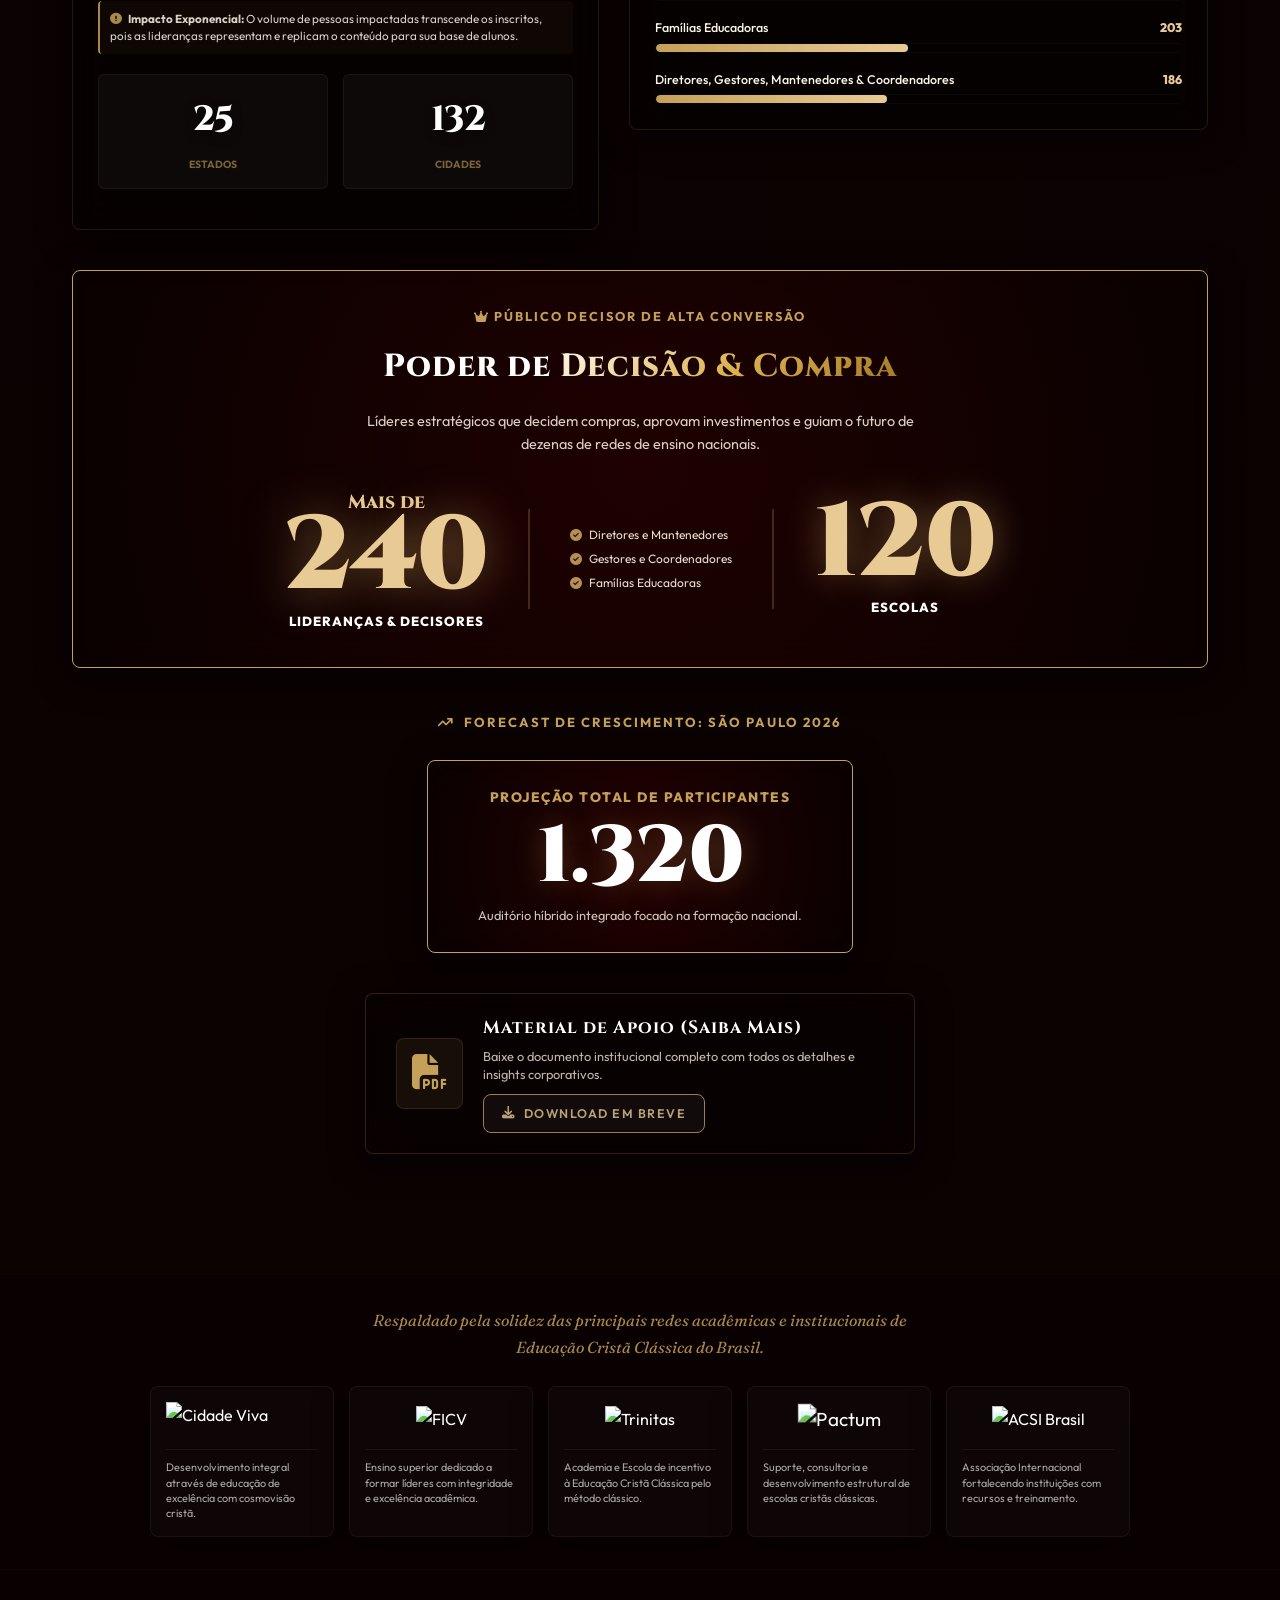
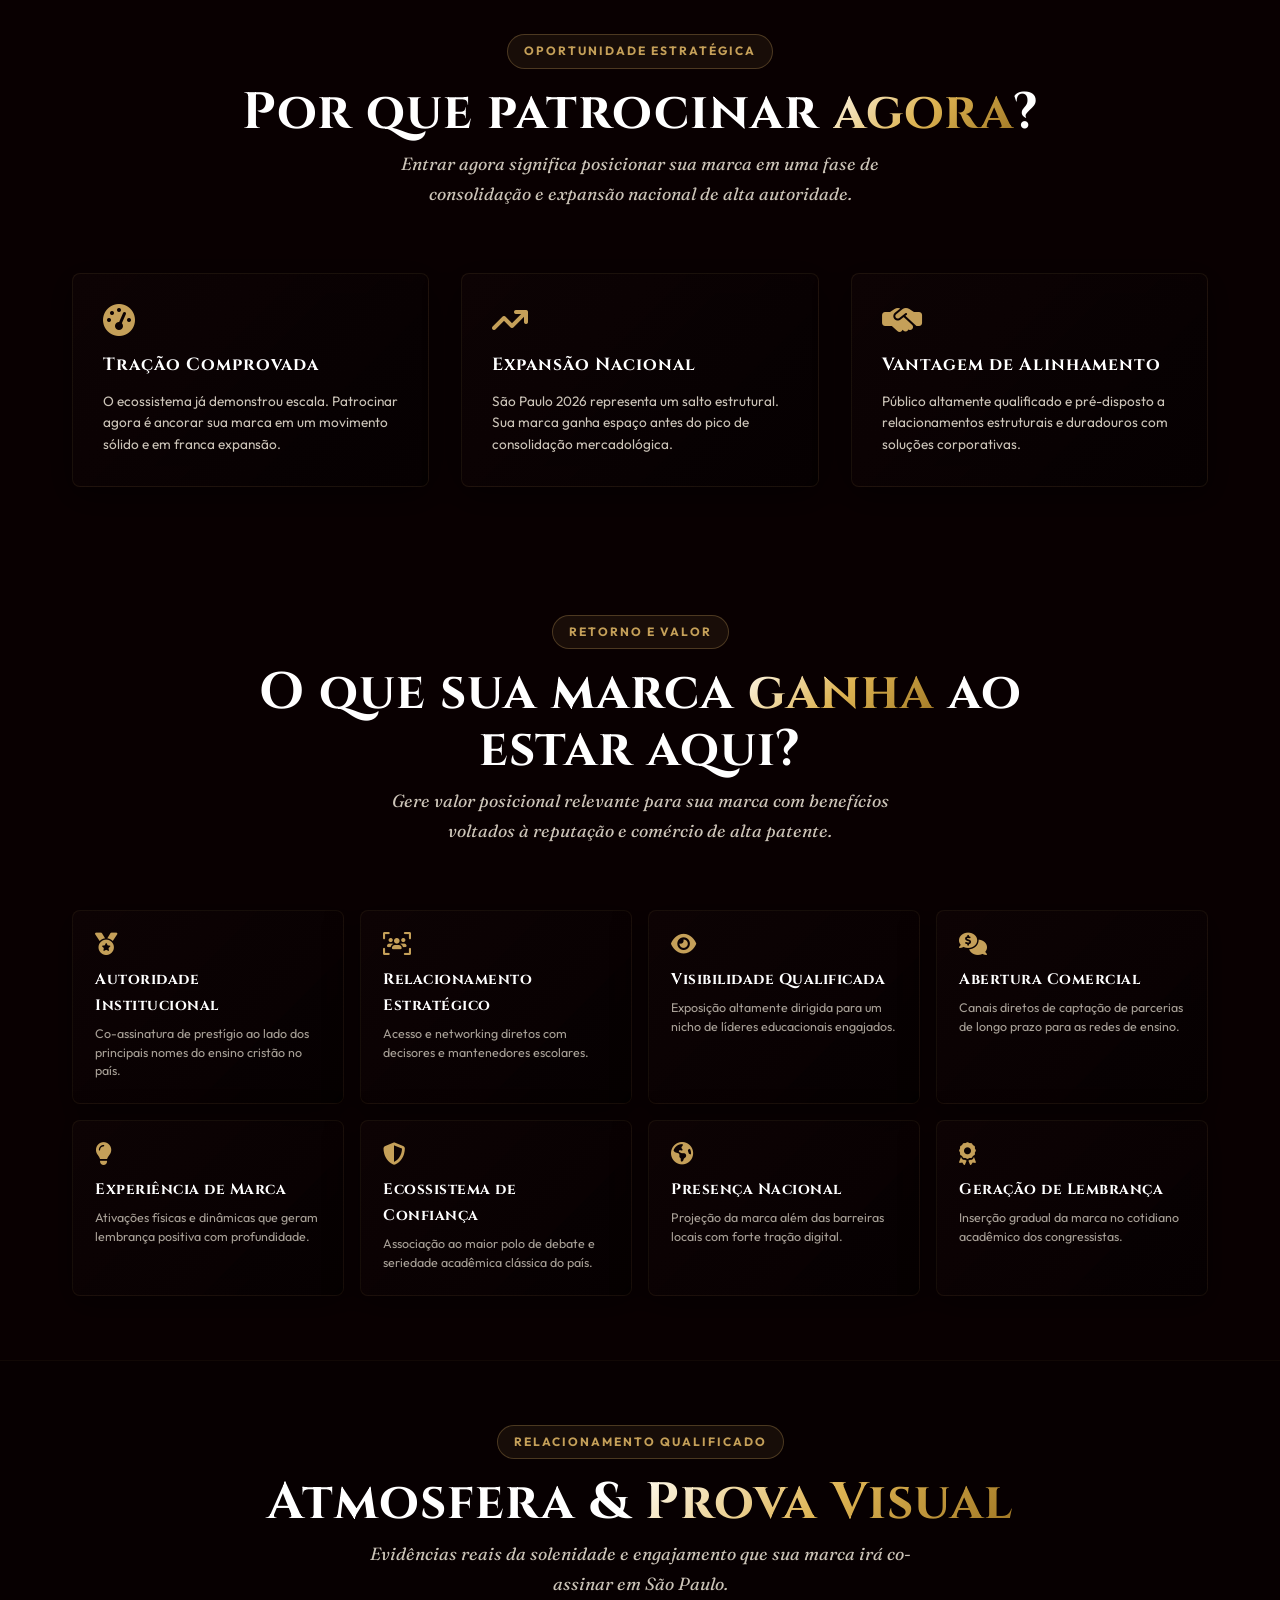
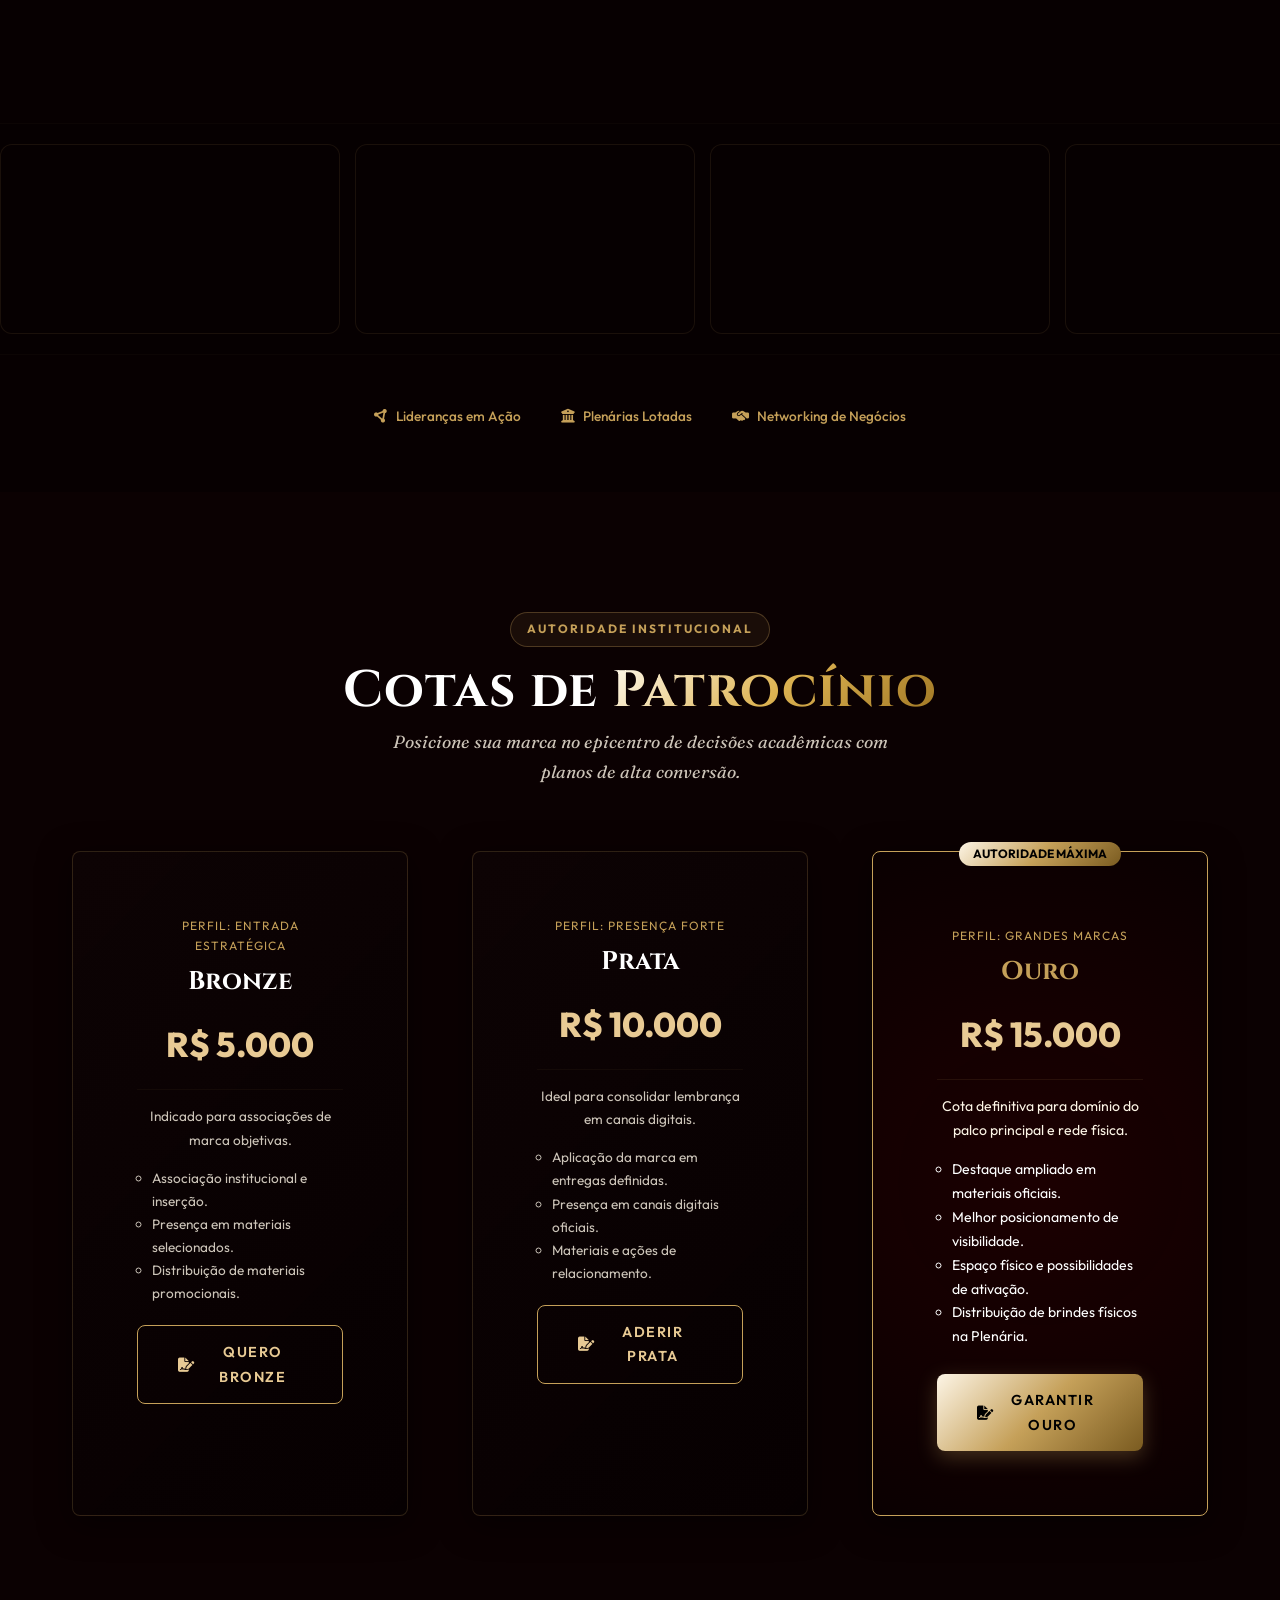
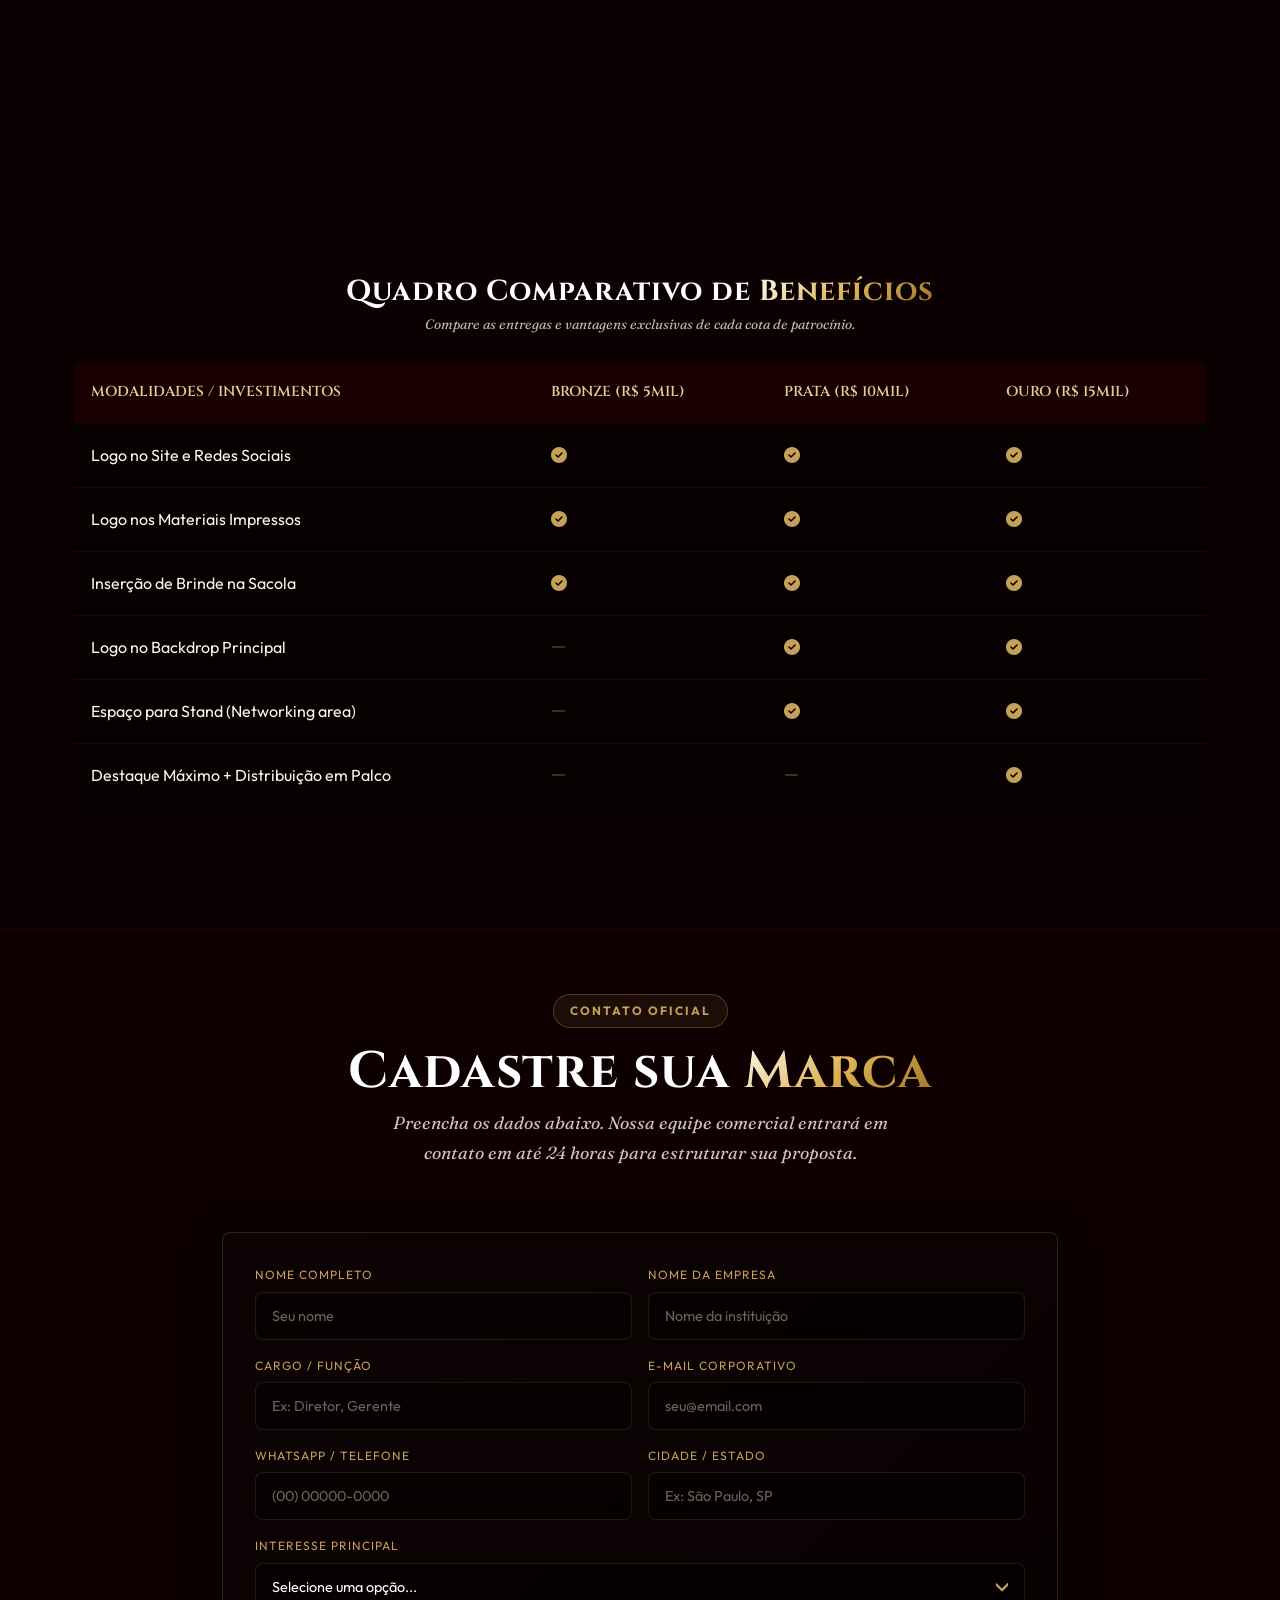
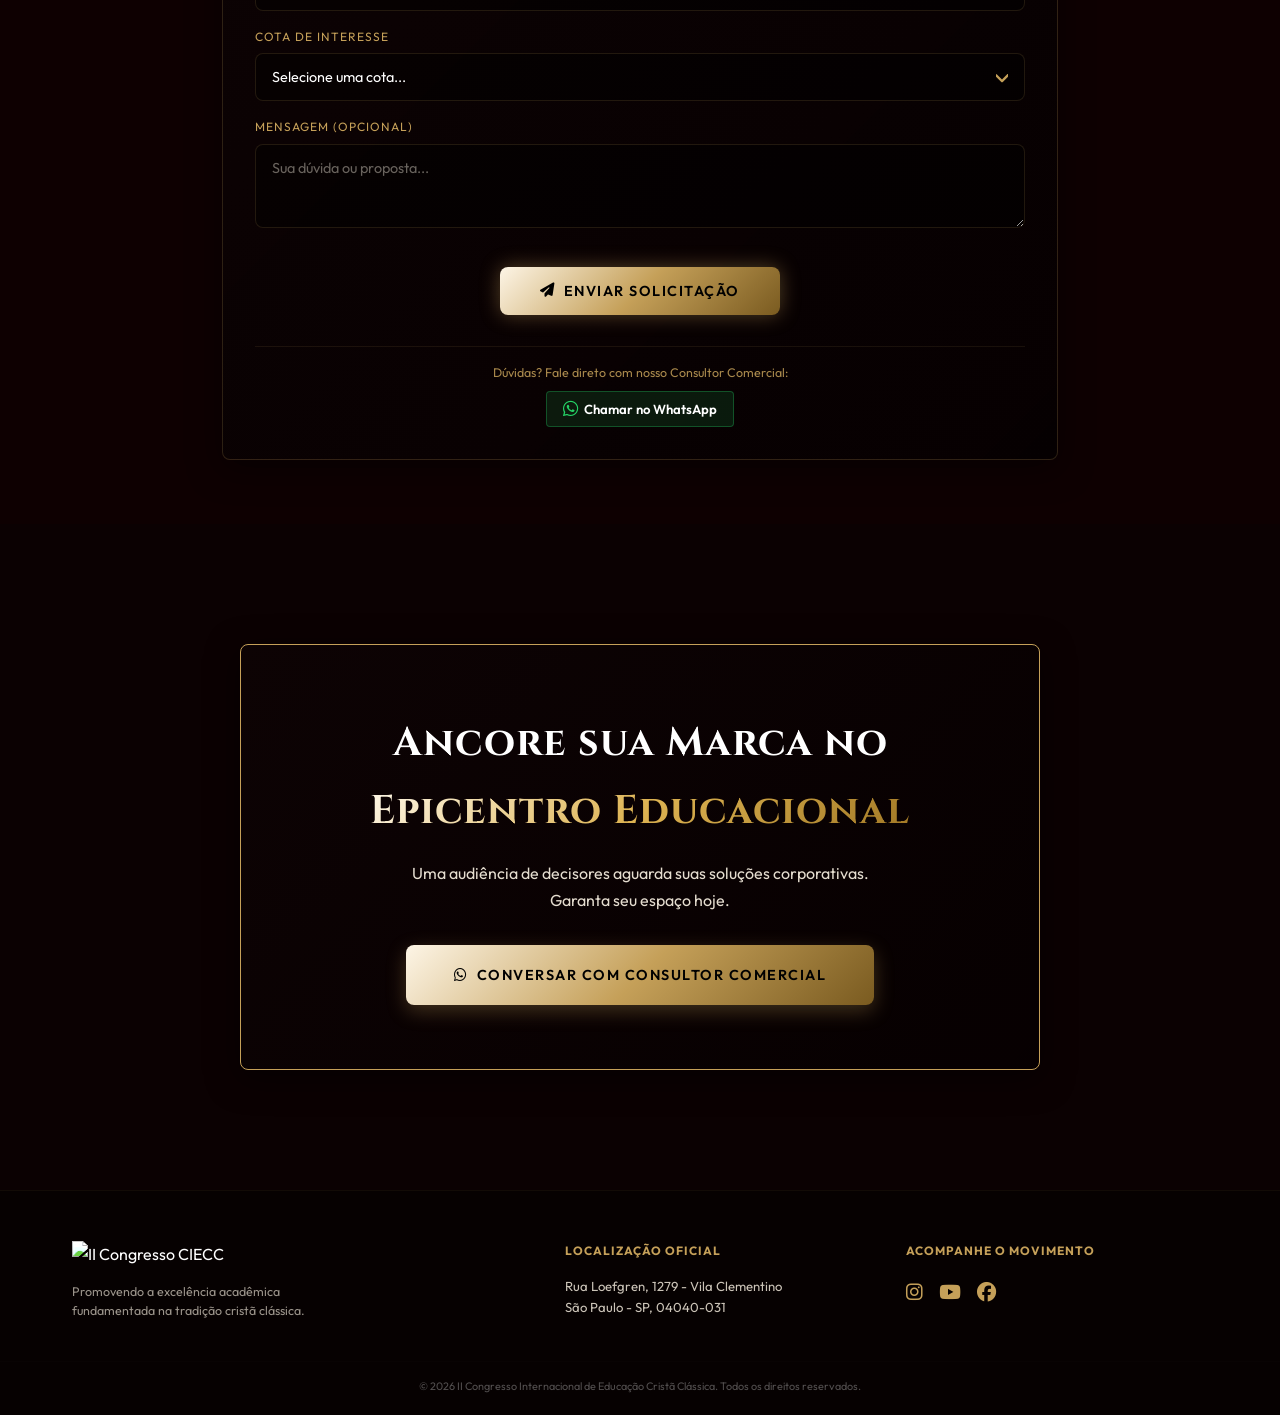
==== commit 9d8d5b2c: "feat(supabase): create leads table and integrate index.html form submit" ====
--- a/index.html
+++ b/index.html
@@ -567,34 +567,34 @@
             </div>
 
             <div class="glass-card" style="padding: var(--gap-md); border-color: rgba(197, 160, 89, 0.2);">
-                <form action="#" method="POST" style="display: grid; grid-template-columns: 1fr 1fr; gap: var(--gap-sm);">
+                <form id="patrocinioForm" style="display: grid; grid-template-columns: 1fr 1fr; gap: var(--gap-sm);">
                     <div>
                         <label class="form-label">Nome Completo</label>
-                        <input type="text" class="form-input" placeholder="Seu nome" required>
+                        <input type="text" id="lead_nome" class="form-input" placeholder="Seu nome" required>
                     </div>
                     <div>
                         <label class="form-label">Nome da Empresa</label>
-                        <input type="text" class="form-input" placeholder="Nome da instituição" required>
+                        <input type="text" id="lead_empresa" class="form-input" placeholder="Nome da instituição" required>
                     </div>
                     <div>
                         <label class="form-label">Cargo / Função</label>
-                        <input type="text" class="form-input" placeholder="Ex: Diretor, Gerente" required>
+                        <input type="text" id="lead_cargo" class="form-input" placeholder="Ex: Diretor, Gerente" required>
                     </div>
                     <div>
                         <label class="form-label">E-mail Corporativo</label>
-                        <input type="email" class="form-input" placeholder="seu@email.com" required>
+                        <input type="email" id="lead_email" class="form-input" placeholder="seu@email.com" required>
                     </div>
                     <div>
                         <label class="form-label">WhatsApp / Telefone</label>
-                        <input type="text" class="form-input" placeholder="(00) 00000-0000" required>
+                        <input type="text" id="lead_whatsapp" class="form-input" placeholder="(00) 00000-0000" required>
                     </div>
                     <div>
                         <label class="form-label">Cidade / Estado</label>
-                        <input type="text" class="form-input" placeholder="Ex: São Paulo, SP" required>
+                        <input type="text" id="lead_localizacao" class="form-input" placeholder="Ex: São Paulo, SP" required>
                     </div>
                     <div style="grid-column: span 2;">
                         <label class="form-label">Interesse Principal</label>
-                        <select class="form-input" required>
+                        <select id="lead_interesse" class="form-input" required>
                             <option value="">Selecione uma opção...</option>
                             <option value="proposta">Quero receber proposta comercial</option>
                             <option value="cotas">Quero conhecer as cotas</option>
@@ -604,7 +604,7 @@
                     </div>
                     <div style="grid-column: span 2;">
                         <label class="form-label">Cota de Interesse</label>
-                        <select class="form-input" required>
+                        <select id="lead_cota" class="form-input" required>
                             <option value="">Selecione uma cota...</option>
                             <option value="ouro">Cota Ouro</option>
                             <option value="prata">Cota Prata</option>
@@ -613,9 +613,9 @@
                             <option value="analise">Ainda quero entender melhor</option>
                         </select>
                     </div>
-                    <div style="grid-column: span 2;">
+                     <div style="grid-column: span 2;">
                         <label class="form-label">Mensagem (Opcional)</label>
-                        <textarea class="form-input" rows="3" placeholder="Sua dúvida ou proposta..."></textarea>
+                        <textarea id="lead_mensagem" class="form-input" rows="3" placeholder="Sua dúvida ou proposta..."></textarea>
                     </div>
 
                     <div style="grid-column: span 2; text-align: center; margin-top: 15px;">
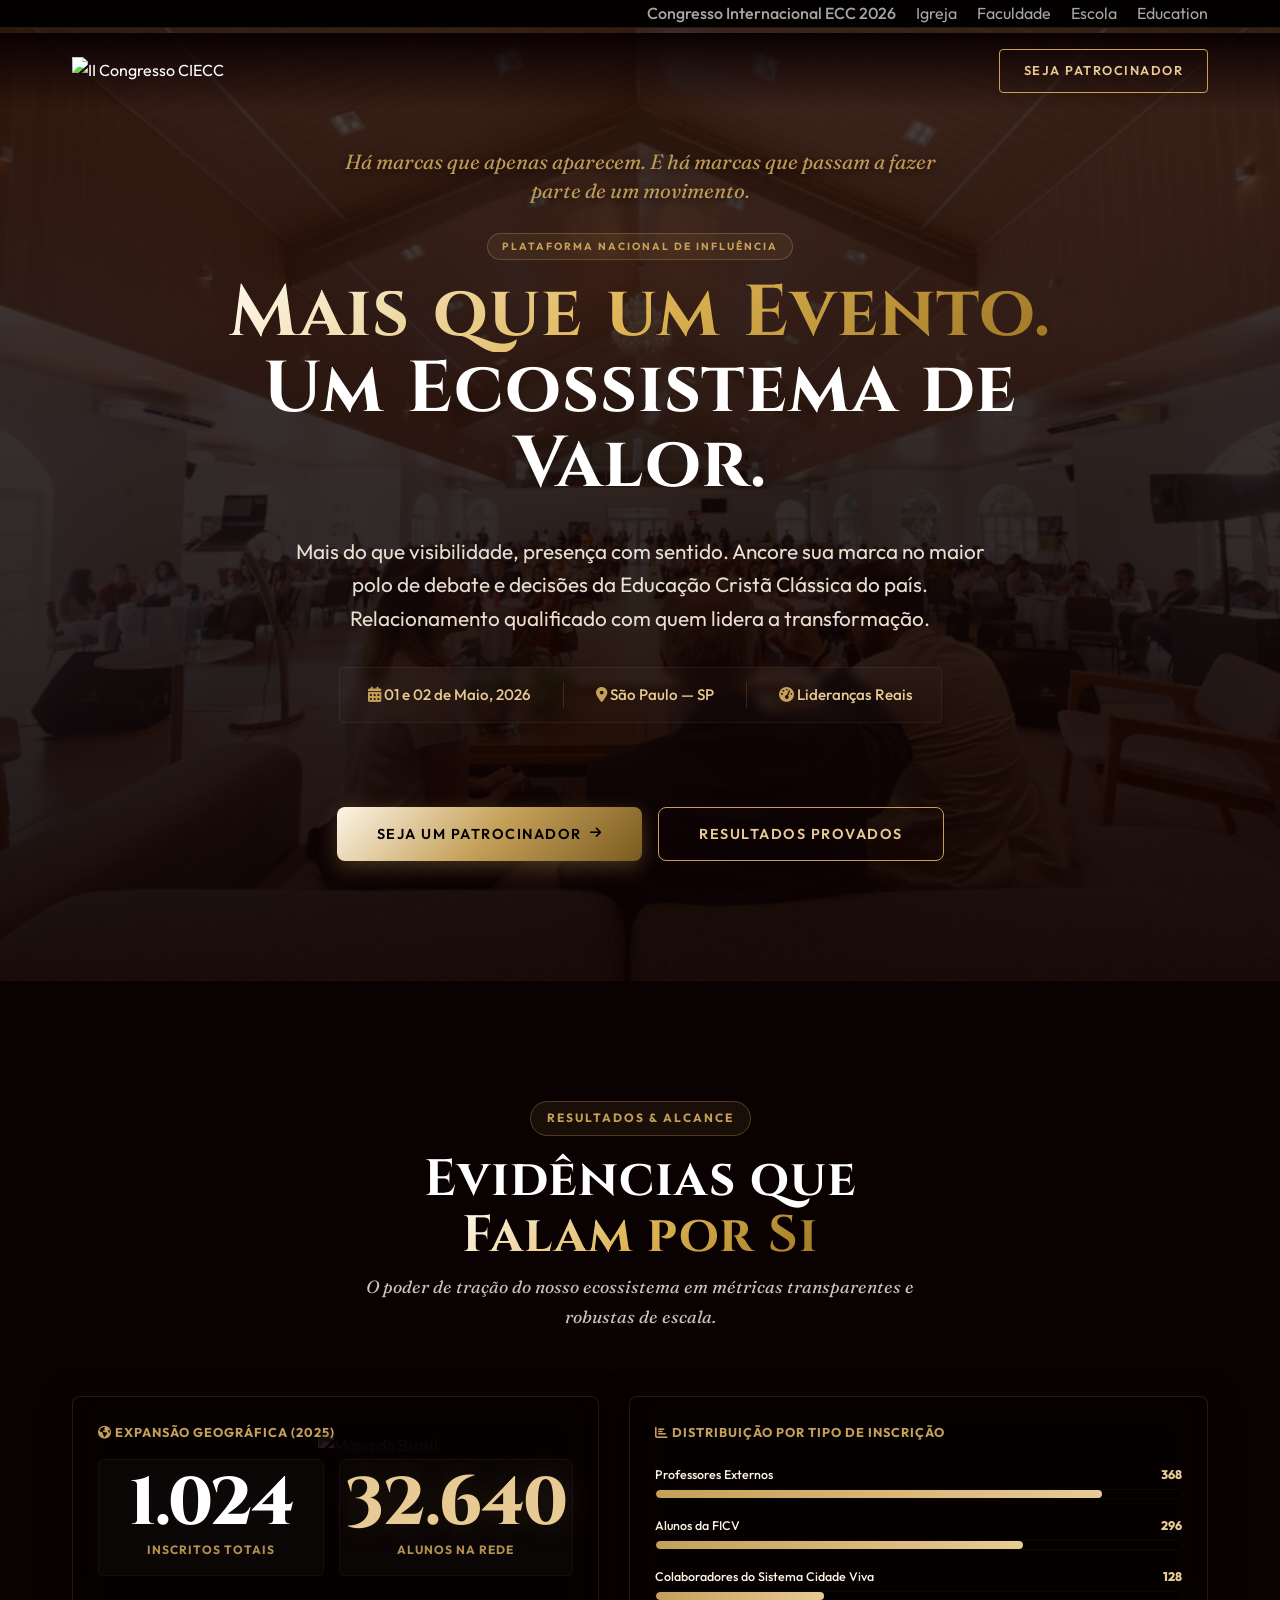
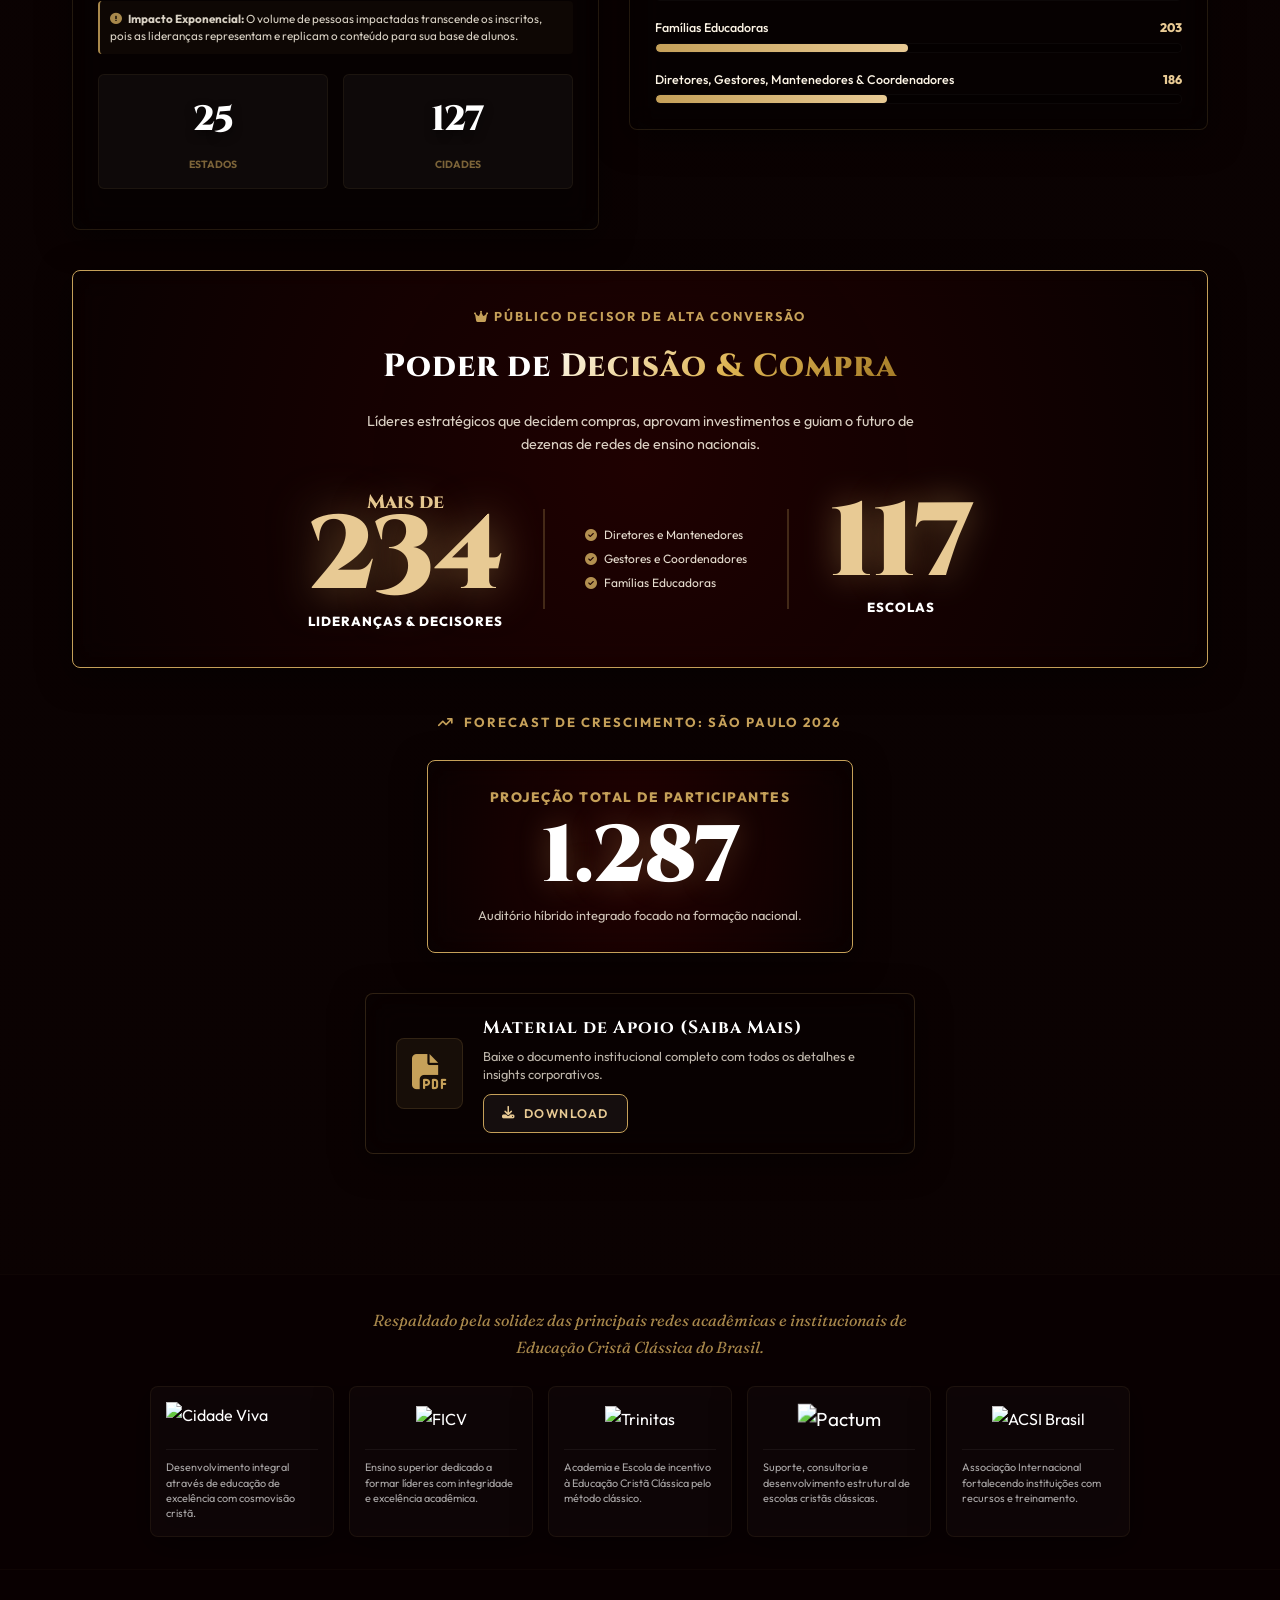
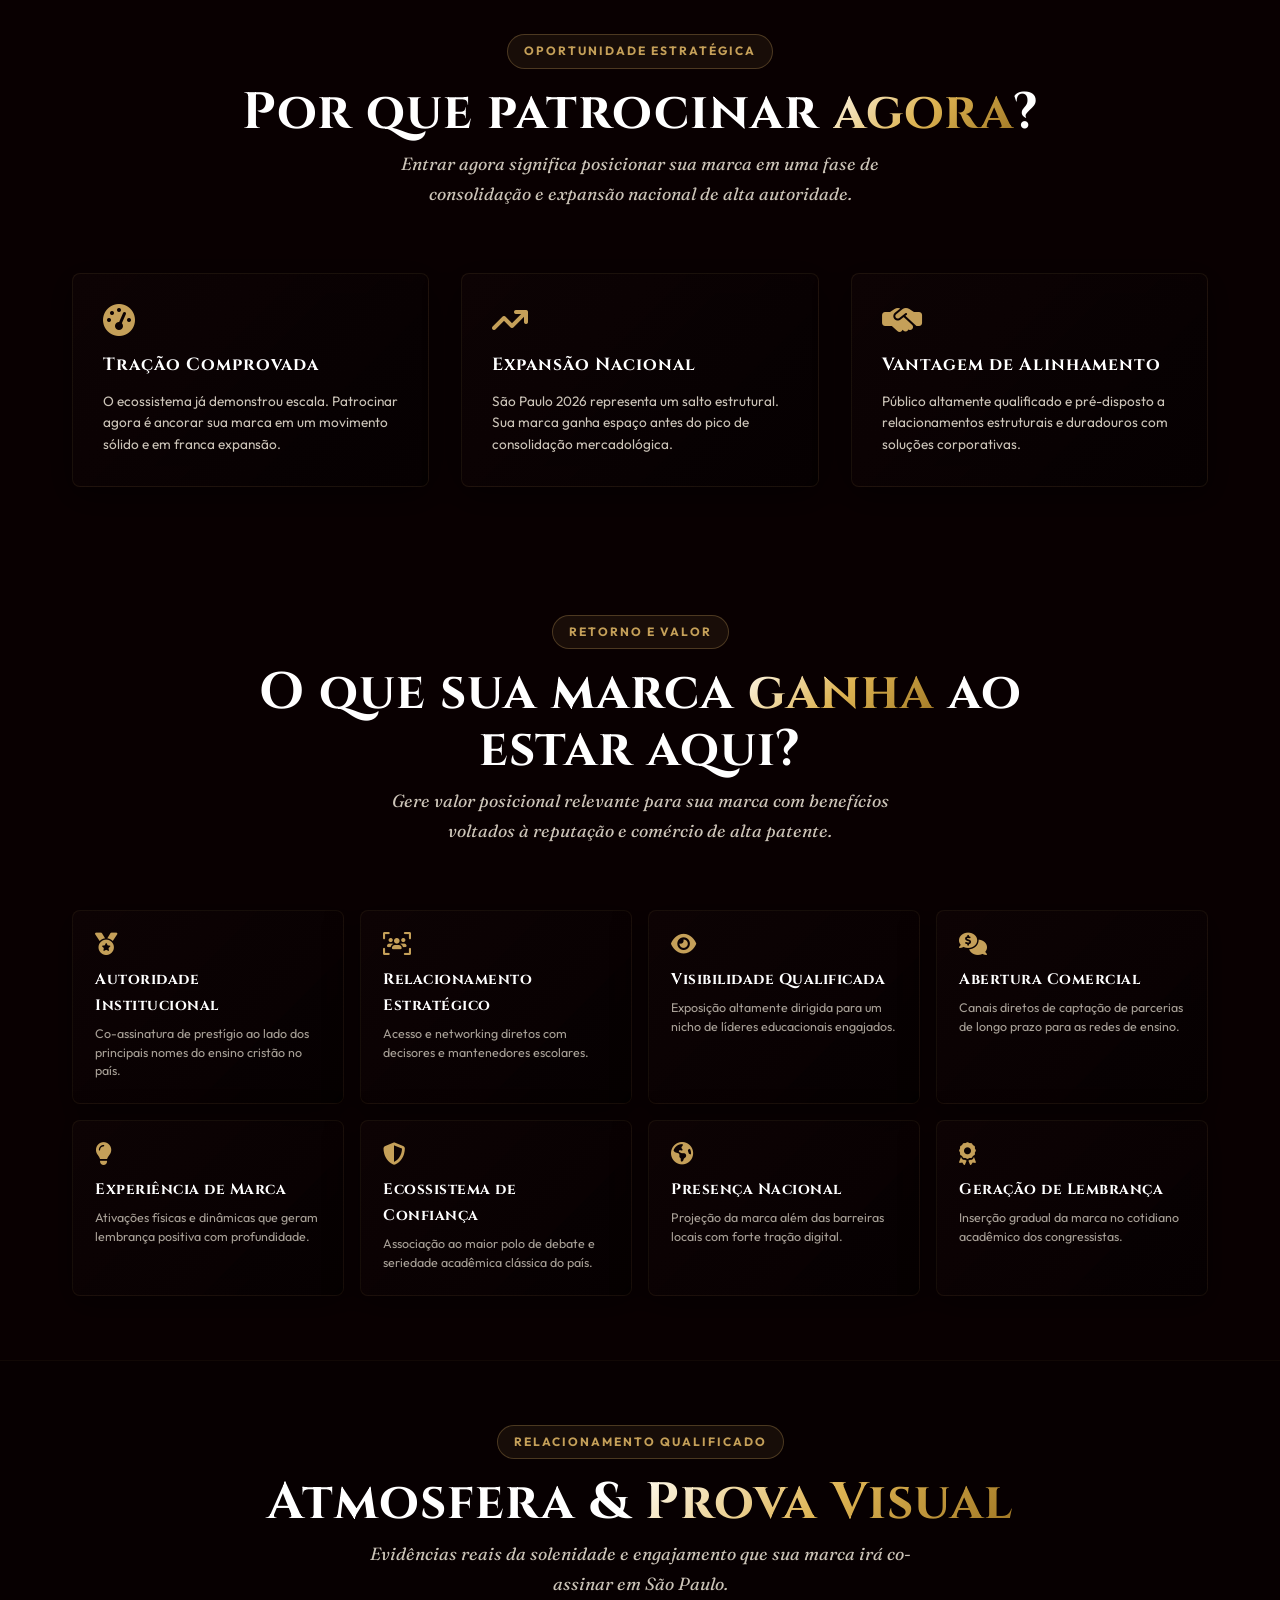
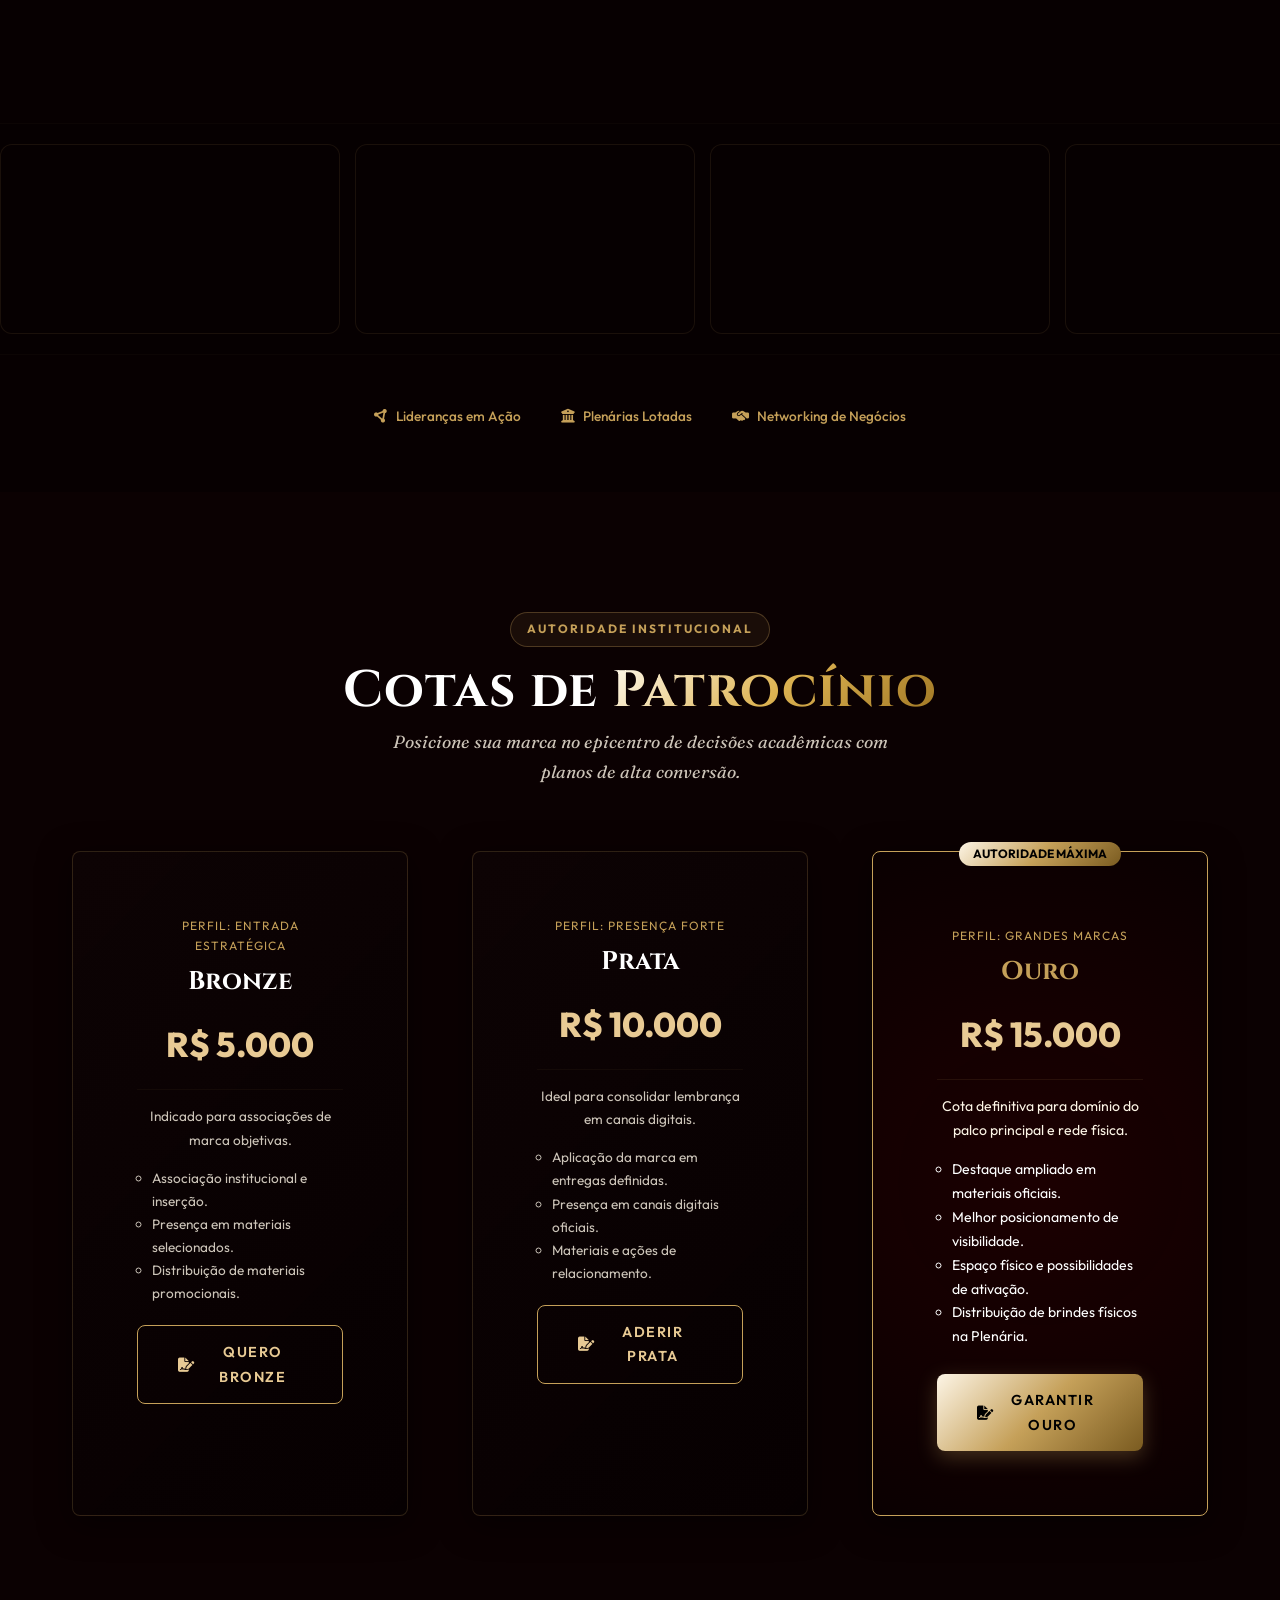
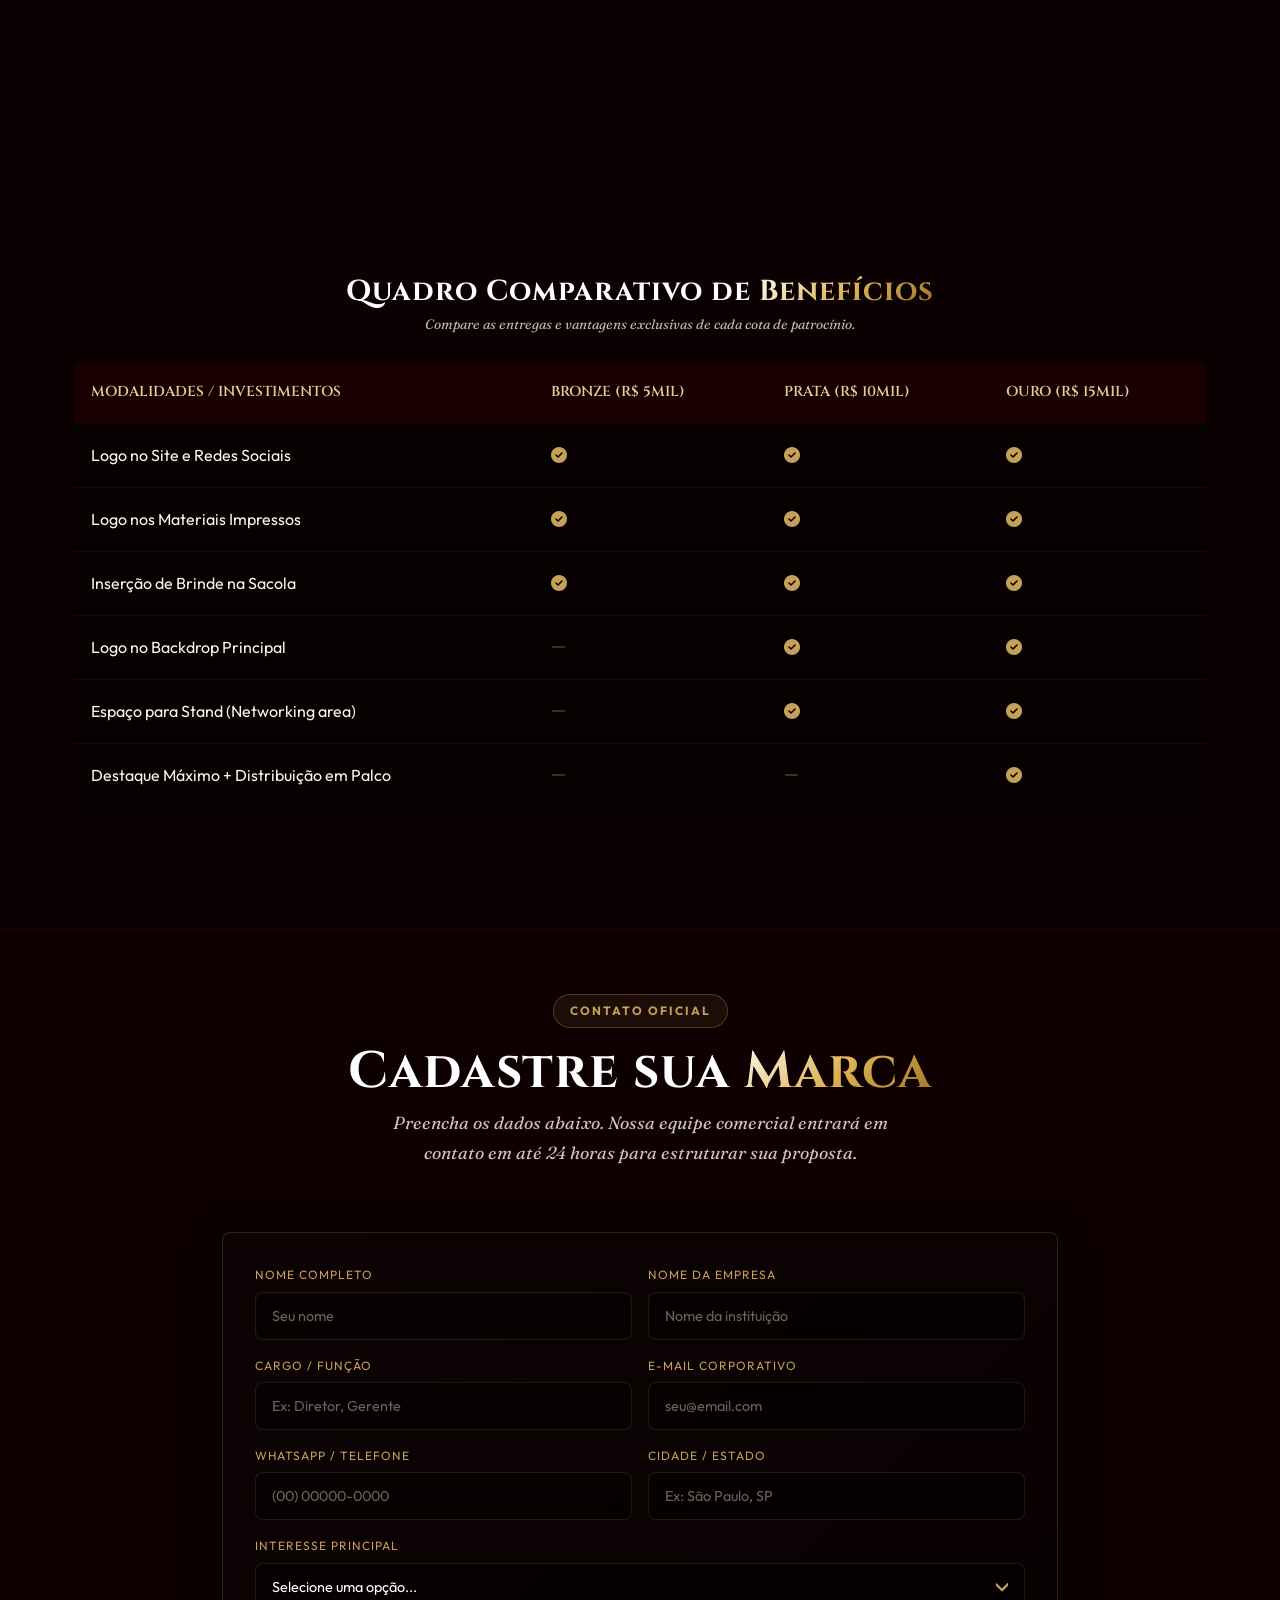
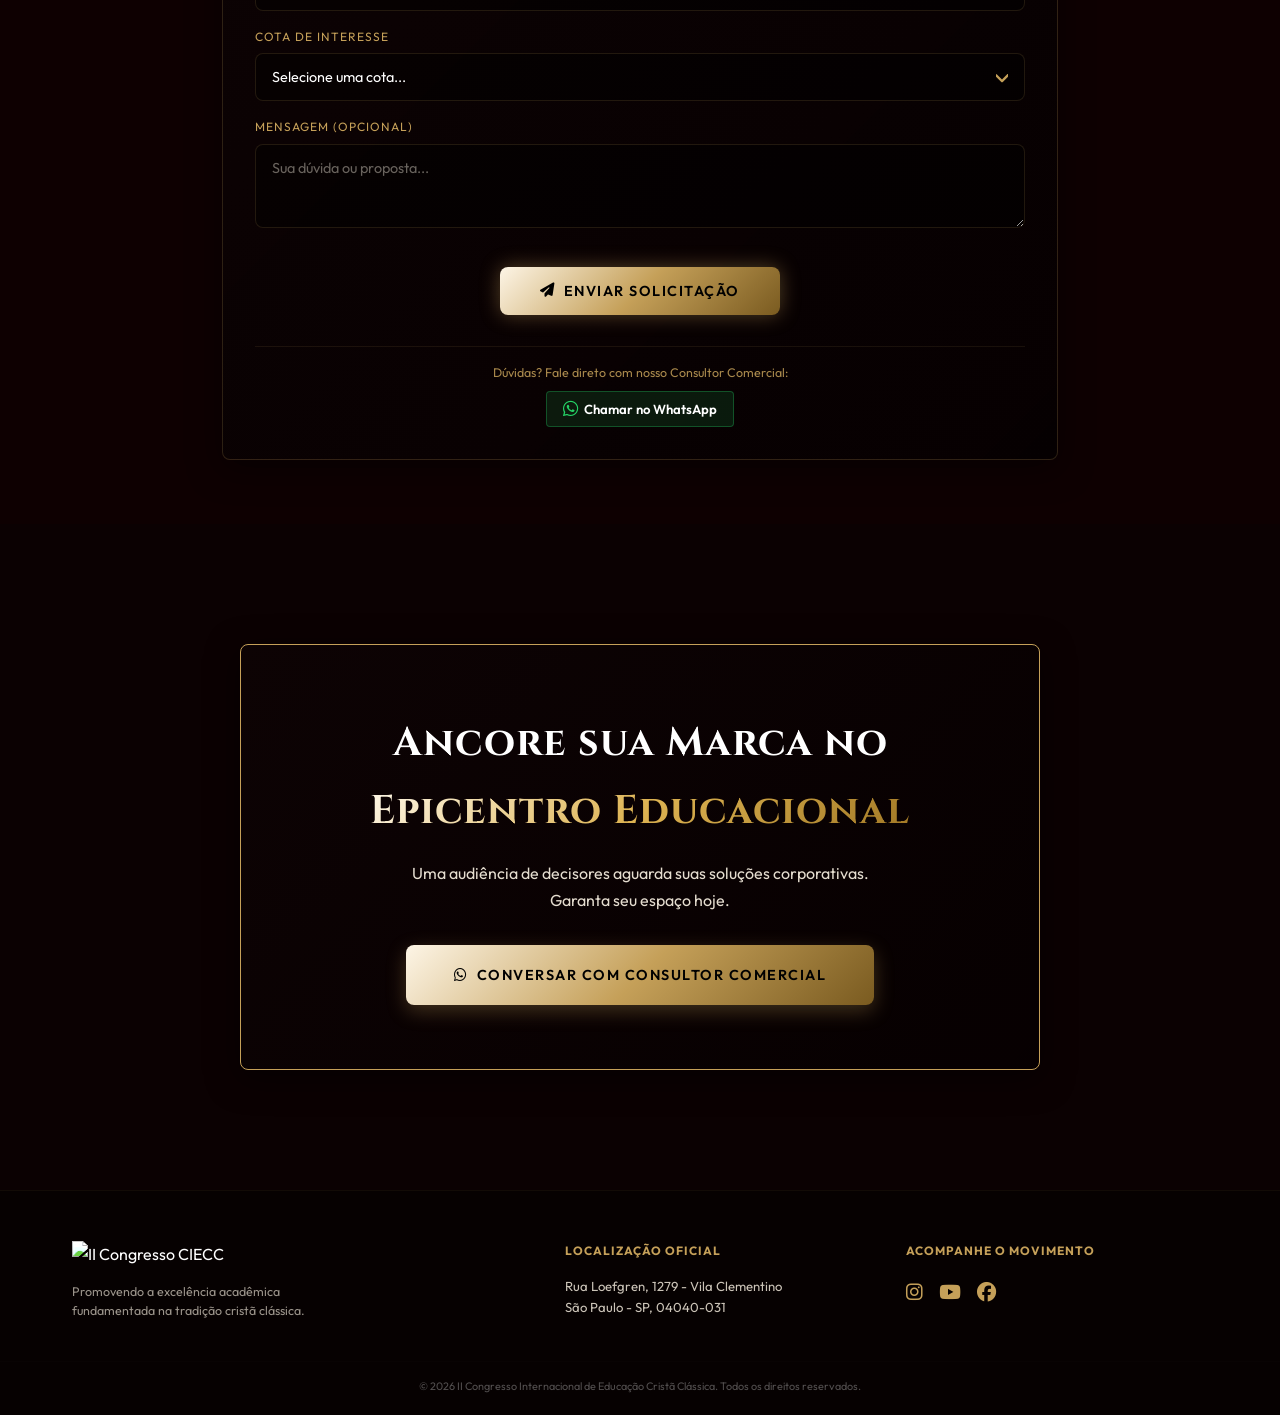
==== commit 16d5abf2: "feat: add permanent download link for comercial_2026.pdf" ====
--- a/index.html
+++ b/index.html
@@ -258,8 +258,8 @@
                     <div>
                         <h4 style="font-size: 1.1rem; color: #FFF; font-family: var(--font-heading); margin-bottom: 4px;">Material de Apoio (Saiba Mais)</h4>
                         <p style="font-size: 0.8rem; color: var(--gold-highlight); opacity: 0.75; line-height: 1.4; margin-bottom: 10px;">Baixe o documento institucional completo com todos os detalhes e insights corporativos.</p>
-                        <a href="#" class="btn btn-secondary" style="padding: 8px 18px; font-size: 0.78rem; display: inline-flex; align-items: center; gap: 8px; background: rgba(255,255,255,0.05); cursor: not-allowed; opacity: 0.8;">
-                            <i class="fa-solid fa-download"></i> Download em Breve
+                        <a href="https://sazzgguscgaxsgwszdii.supabase.co/storage/v1/object/public/public/comercial_2026.pdf" target="_blank" class="btn btn-secondary" style="padding: 8px 18px; font-size: 0.78rem; display: inline-flex; align-items: center; gap: 8px; background: rgba(255,255,255,0.05);">
+                            <i class="fa-solid fa-download"></i> DOWNLOAD
                         </a>
                     </div>
                 </div>
